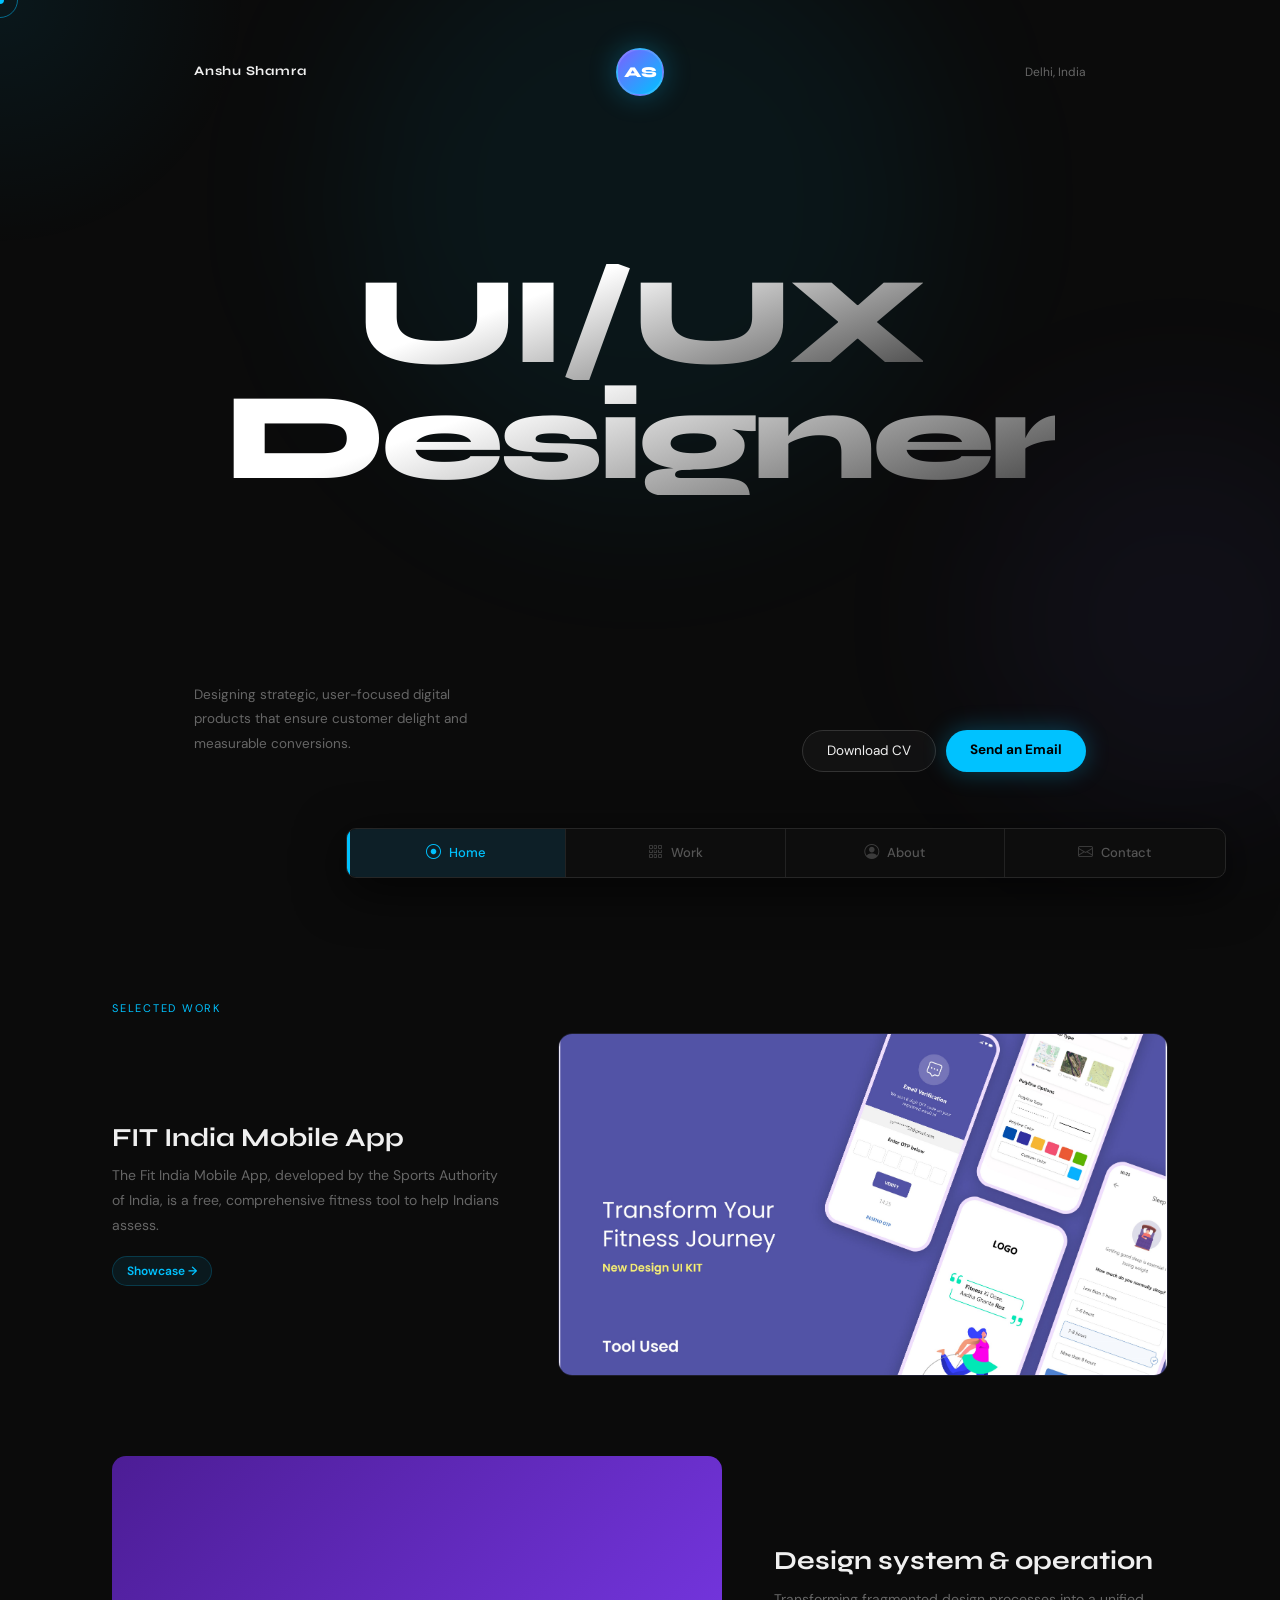
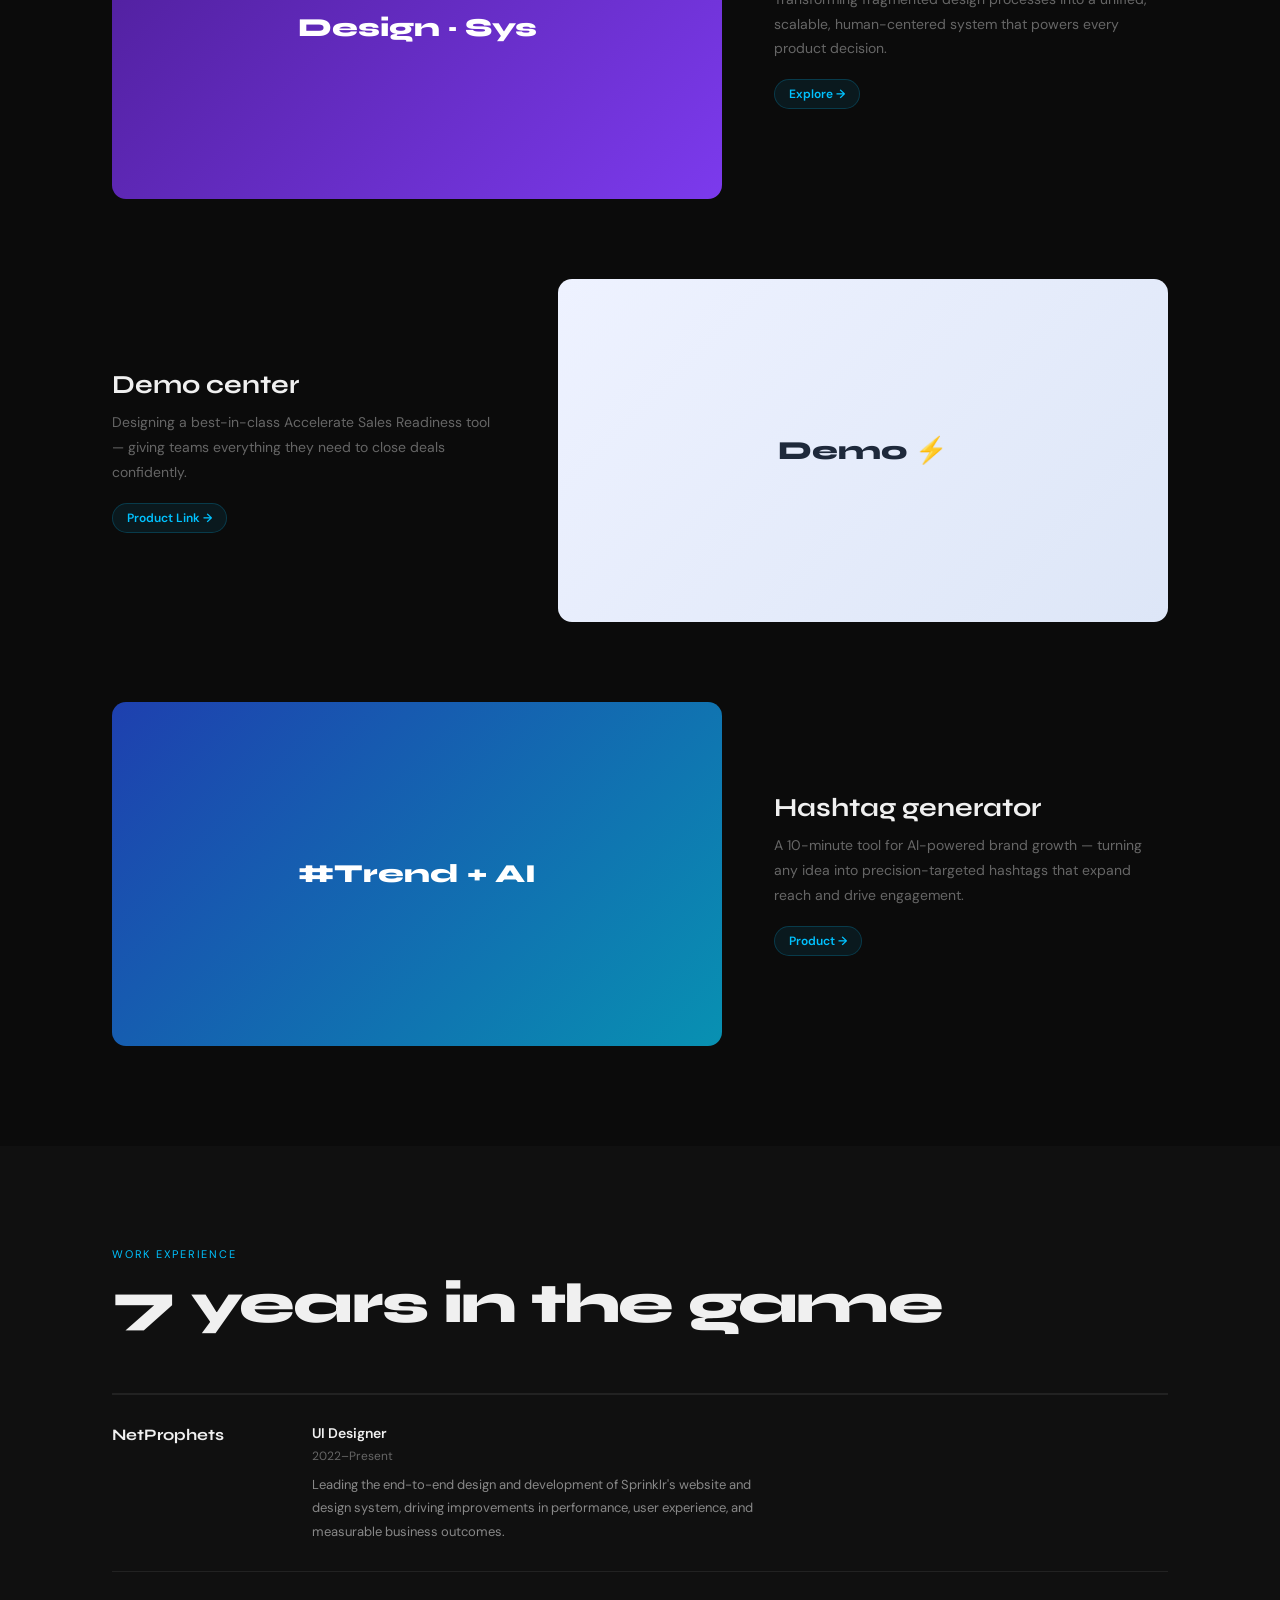
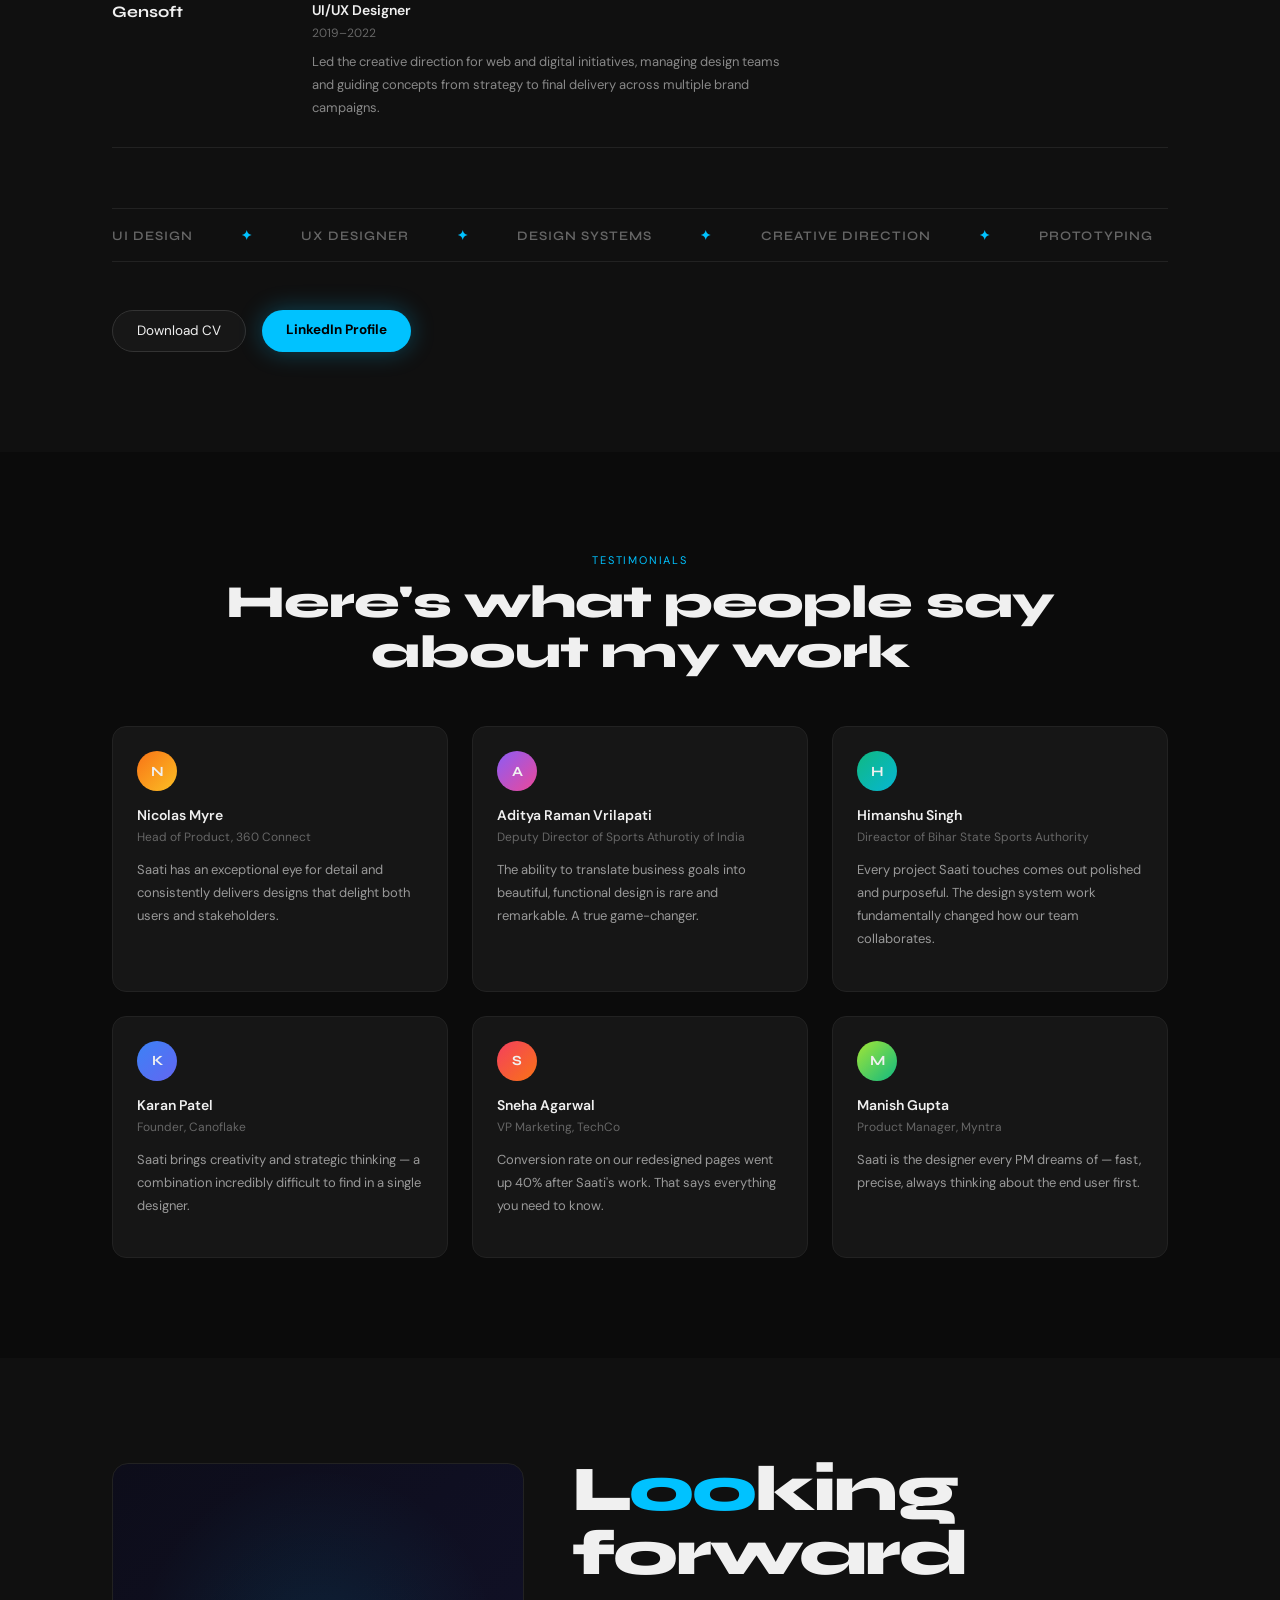
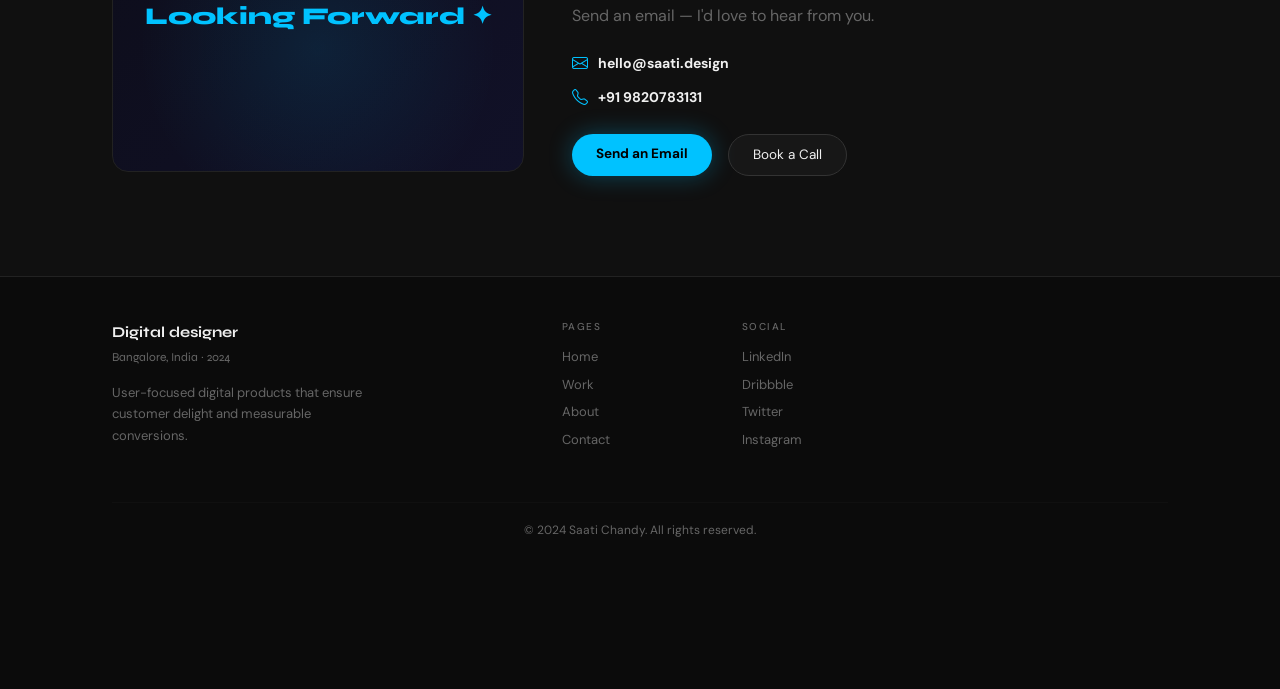
==== index.html @ f3c545ed "by Anshu" ====
<!DOCTYPE html>
<html lang="en">
<head>
  <meta charset="UTF-8"/>
  <meta name="viewport" content="width=device-width, initial-scale=1.0"/>
  <title>Saati Chandy – Digital Designer</title>
  <link href="https://cdn.jsdelivr.net/npm/bootstrap@5.3.3/dist/css/bootstrap.min.css" rel="stylesheet"/>
  <link href="https://cdn.jsdelivr.net/npm/bootstrap-icons@1.11.3/font/bootstrap-icons.css" rel="stylesheet"/>
  <link href="https://fonts.googleapis.com/css2?family=Syne:wght@400;600;700;800&family=DM+Sans:wght@300;400;500&display=swap" rel="stylesheet"/>
  <link rel="stylesheet" href="style.css">

  </head>
<body>
 
  <!-- Custom cursor -->
  <div id="cursor-dot"></div>
  <div id="cursor-ring"></div>
  <div id="cursor-glow"></div>
 
  <!-- ════════ TOP BAR ════════ -->
  <header id="topbar">
    <span class="tb-name">Anshu Shamra</span>
    <div class="tb-avatar">AS</div>
    <span class="tb-loc">Delhi, India</span>
  </header>
 
  <!-- ════════ FLOATING NAV ════════ -->
  <div id="fnav">
    <nav class="fnav-inner">
      <a href="#home" class="active">
        <i class="bi bi-record-circle"></i>
        <span class="nav-label">Home</span>
      </a>
      <a href="#work">
        <i class="bi bi-grid-3x3-gap"></i>
        <span class="nav-label">Work</span>
      </a>
      <a href="#experience">
        <i class="bi bi-person-circle"></i>
        <span class="nav-label">About</span>
      </a>
      <a href="#contact">
        <i class="bi bi-envelope"></i>
        <span class="nav-label">Contact</span>
      </a>
    </nav>
  </div>
 
  <!-- ════════ HERO ════════ -->
  <section id="home">
    <div class="orb orb-1"></div>
    <div class="orb orb-2"></div>
    <div class="hero-spacer"></div>
 
    <div class="hero-title-area">
      <h1>
        <span class="word-wrap"><span class="word">UI/UX</span></span><br/>
        <span class="word-wrap"><span class="word">Designer</span></span>
      </h1>
    </div>
 
    <div class="hero-bottom" id="hero-bottom">
      <p class="hero-desc">Designing strategic, user-focused digital products that ensure customer delight and measurable conversions.</p>
      <div class="hero-ctas">
        <a href="#contact" class="btn-outline-custom">Download CV</a>
        <a href="mailto:anshusharma1158@gmail.com" class="btn-accent-custom">Send an Email</a>
      </div>
    </div>
  </section>
 
  <!-- ════════ WORK ════════ -->
  <section id="work" class="sec-pad">
    <div class="container" style="max-width:1080px">
      <span class="section-tag reveal">Selected Work</span>
 
      <div class="d-flex flex-column" style="gap: 80px; margin-top: 16px;">
 
        <!-- CX-wise -->
        <div class="project-block reveal">
          <div>
            <h2 class="proj-title reveal reveal-delay-1">FIT India Mobile App</h2>
            <p class="proj-desc reveal reveal-delay-2">The Fit India Mobile App, developed by the Sports Authority of India, is a free, comprehensive fitness tool to help Indians assess.</p>
            <a href="#" class="badge-link reveal reveal-delay-3">Showcase →</a>
          </div>
          <div class="thumb-card th-cx reveal reveal-delay-2">
            <!-- <div class="card-inner">CX-WISE</div> -->
            <div class="card-inner">
              <img src="fitindia.jpg" width="650px" alt="">
            </div>
          </div>
        </div>
 
        <!-- Design System -->
        <div class="project-block flip reveal">
          <div>
            <h2 class="proj-title reveal reveal-delay-1">Design system &amp; operation</h2>
            <p class="proj-desc reveal reveal-delay-2">Transforming fragmented design processes into a unified, scalable, human-centered system that powers every product decision.</p>
            <a href="#" class="badge-link reveal reveal-delay-3">Explore →</a>
          </div>
          <div class="thumb-card th-ds reveal reveal-delay-2">
            <div class="card-inner">Design · Sys</div>
          </div>
        </div>
 
        <!-- Demo Center -->
        <div class="project-block reveal">
          <div>
            <h2 class="proj-title reveal reveal-delay-1">Demo center</h2>
            <p class="proj-desc reveal reveal-delay-2">Designing a best-in-class Accelerate Sales Readiness tool — giving teams everything they need to close deals confidently.</p>
            <a href="#" class="badge-link reveal reveal-delay-3">Product Link →</a>
          </div>
          <div class="thumb-card th-demo reveal reveal-delay-2">
            <div class="card-inner">Demo ⚡</div>
          </div>
        </div>
 
        <!-- Hashtag Generator -->
        <div class="project-block flip reveal">
          <div>
            <h2 class="proj-title reveal reveal-delay-1">Hashtag generator</h2>
            <p class="proj-desc reveal reveal-delay-2">A 10-minute tool for AI-powered brand growth — turning any idea into precision-targeted hashtags that expand reach and drive engagement.</p>
            <a href="#" class="badge-link reveal reveal-delay-3">Product →</a>
          </div>
          <div class="thumb-card th-hash reveal reveal-delay-2">
            <div class="card-inner">#Trend + AI</div>
          </div>
        </div>
 
      </div>
    </div>
  </section>
 
  <!-- ════════ EXPERIENCE ════════ -->
  <section id="experience" class="sec-pad">
    <div class="container" style="max-width:1080px">
      <div class="d-flex justify-content-between align-items-end flex-wrap gap-3 mb-5">
        <div>
          <span class="section-tag reveal">Work experience</span>
          <h2 class="exp-headline reveal reveal-delay-1">7 years in the game</h2>
        </div>
      </div>
 
      <div class="line-reveal reveal"></div>
 
      <table class="exp-table">
        <tbody>
          <tr class="reveal">
            <td class="exp-co">NetProphets</td>
            <td>
              <div class="exp-role">UI Designer</div>
              <div class="exp-period">2022–Present</div>
              <div class="exp-desc">Leading the end-to-end design and development of Sprinklr's website and design system, driving improvements in performance, user experience, and measurable business outcomes.</div>
            </td>
          </tr>
          <tr class="reveal reveal-delay-1">
            <td class="exp-co">Gensoft</td>
            <td>
              <div class="exp-role">UI/UX Designer</div>
              <div class="exp-period">2019–2022</div>
              <div class="exp-desc">Led the creative direction for web and digital initiatives, managing design teams and guiding concepts from strategy to final delivery across multiple brand campaigns.</div>
            </td>
          </tr>
        </tbody>
      </table>
 
      <!-- scrolling ticker -->
      <div class="ticker-wrap reveal">
        <div class="ticker-track">
          <span>UI Design</span><span class="dot">✦</span>
          <span>UX Designer</span><span class="dot">✦</span>
          <span>Design Systems</span><span class="dot">✦</span>
          <span>Creative Direction</span><span class="dot">✦</span>
          <span>Prototyping</span><span class="dot">✦</span>
          <span>Adobe XD</span><span class="dot">✦</span>
          <span>Figma</span><span class="dot">✦</span>
          <!-- duplicate for seamless loop -->
          <span>UI Design</span><span class="dot">✦</span>
          <span>UX Strategy</span><span class="dot">✦</span>
          <span>Design Systems</span><span class="dot">✦</span>
          <span>Creative Direction</span><span class="dot">✦</span>
          <span>Prototyping</span><span class="dot">✦</span>
          <span>Adobe XD</span><span class="dot">✦</span>
          <span>Figma</span><span class="dot">✦</span>
        </div>
      </div>
 
      <div class="d-flex gap-3 flex-wrap mt-5 reveal">
        <a href="#" class="btn-outline-custom">Download CV</a>
        <a href="https://www.linkedin.com/in/anshu-sharma-9b1107192" class="btn-accent-custom">LinkedIn Profile</a>
      </div>
    </div>
  </section>
 
  <!-- ════════ TESTIMONIALS ════════ -->
  <section id="testimonials" class="sec-pad">
    <div class="container" style="max-width:1080px">
      <div class="text-center mb-5">
        <span class="section-tag reveal d-block">Testimonials</span>
        <h2 class="test-heading reveal reveal-delay-1">Here's what people say<br class="d-none d-sm-block"/> about my work</h2>
      </div>
      <div class="row g-4">
        <div class="col-12 col-sm-6 col-lg-4 reveal reveal-delay-1">
          <div class="t-card">
            <div class="t-av av1">N</div>
            <div class="t-name">Nicolas Myre</div>
            <div class="t-role">Head of Product, 360 Connect</div>
            <p class="t-text">Saati has an exceptional eye for detail and consistently delivers designs that delight both users and stakeholders.</p>
          </div>
        </div>
        <div class="col-12 col-sm-6 col-lg-4 reveal reveal-delay-2">
          <div class="t-card">
            <div class="t-av av2">A</div>
            <div class="t-name">Aditya Raman Vrilapati</div>
            <div class="t-role">Deputy Director of Sports Athurotiy of India</div>
            <p class="t-text">The ability to translate business goals into beautiful, functional design is rare and remarkable. A true game-changer.</p>
          </div>
        </div>
        <div class="col-12 col-sm-6 col-lg-4 reveal reveal-delay-3">
          <div class="t-card">
            <div class="t-av av3">H</div>
            <div class="t-name">Himanshu Singh</div>
            <div class="t-role">Direactor of Bihar State Sports Authority</div>
            <p class="t-text">Every project Saati touches comes out polished and purposeful. The design system work fundamentally changed how our team collaborates.</p>
          </div>
        </div>
        <div class="col-12 col-sm-6 col-lg-4 reveal reveal-delay-2">
          <div class="t-card">
            <div class="t-av av4">K</div>
            <div class="t-name">Karan Patel</div>
            <div class="t-role">Founder, Canoflake</div>
            <p class="t-text">Saati brings creativity and strategic thinking — a combination incredibly difficult to find in a single designer.</p>
          </div>
        </div>
        <div class="col-12 col-sm-6 col-lg-4 reveal reveal-delay-3">
          <div class="t-card">
            <div class="t-av av5">S</div>
            <div class="t-name">Sneha Agarwal</div>
            <div class="t-role">VP Marketing, TechCo</div>
            <p class="t-text">Conversion rate on our redesigned pages went up 40% after Saati's work. That says everything you need to know.</p>
          </div>
        </div>
        <div class="col-12 col-sm-6 col-lg-4 reveal reveal-delay-4">
          <div class="t-card">
            <div class="t-av av6">M</div>
            <div class="t-name">Manish Gupta</div>
            <div class="t-role">Product Manager, Myntra</div>
            <p class="t-text">Saati is the designer every PM dreams of — fast, precise, always thinking about the end user first.</p>
          </div>
        </div>
      </div>
    </div>
  </section>
 
  <!-- ════════ CONTACT ════════ -->
  <section id="contact" class="sec-pad">
    <div class="container" style="max-width:1080px">
      <div class="row align-items-center g-5">
        <div class="col-12 col-md-5 d-none d-md-block reveal">
          <div class="contact-visual">Looking Forward ✦</div>
        </div>
        <div class="col-12 col-md-7">
          <h2 class="contact-h reveal">L<span>oo</span>king<br/>forward</h2>
          <p class="mb-4 reveal reveal-delay-1" style="color:var(--muted)">Send an email — I'd love to hear from you.</p>
          <div class="c-link reveal reveal-delay-2">
            <i class="bi bi-envelope" style="color:var(--accent);font-size:16px"></i>
            <strong>hello@saati.design</strong>
          </div>
          <div class="c-link reveal reveal-delay-3">
            <i class="bi bi-telephone" style="color:var(--accent);font-size:16px"></i>
            <strong>+91 9820783131</strong>
          </div>
          <div class="d-flex gap-3 flex-wrap mt-4 reveal reveal-delay-4">
            <a href="mailto:hello@saati.design" class="btn-accent-custom">Send an Email</a>
            <a href="#" class="btn-outline-custom">Book a Call</a>
          </div>
        </div>
      </div>
    </div>
  </section>
 
  <!-- ════════ FOOTER ════════ -->
  <footer>
    <div class="container" style="max-width:1080px">
      <div class="row align-items-start g-4">
        <div class="col-12 col-sm-6 col-md-5">
          <div class="ft-brand">Digital designer<small>Bangalore, India · 2024</small></div>
          <p class="mt-3" style="font-size:13px;color:var(--muted);max-width:250px;line-height:1.65">
            User-focused digital products that ensure customer delight and measurable conversions.
          </p>
        </div>
        <div class="col-6 col-sm-3 col-md-2 ft-col">
          <h6>Pages</h6>
          <a href="#home">Home</a>
          <a href="#work">Work</a>
          <a href="#experience">About</a>
          <a href="#contact">Contact</a>
        </div>
        <div class="col-6 col-sm-3 col-md-2 ft-col">
          <h6>Social</h6>
          <a href="#">LinkedIn</a>
          <a href="#">Dribbble</a>
          <a href="#">Twitter</a>
          <a href="#">Instagram</a>
        </div>
      </div>
      <hr style="border-color:var(--border);margin-top:40px"/>
      <p style="font-size:12px;color:var(--muted);text-align:center;margin-top:18px">
        © 2024 Saati Chandy. All rights reserved.
      </p>
    </div>
  </footer>
 
  <script src="https://cdn.jsdelivr.net/npm/bootstrap@5.3.3/dist/js/bootstrap.bundle.min.js"></script>
 
  <script>
    /* ══════════════════════════════
       CUSTOM CURSOR
    ══════════════════════════════ */
    const dot  = document.getElementById('cursor-dot');
    const ring = document.getElementById('cursor-ring');
    const glow = document.getElementById('cursor-glow');
    let mx = 0, my = 0, rx = 0, ry = 0;
 
    document.addEventListener('mousemove', e => {
      mx = e.clientX; my = e.clientY;
      dot.style.left  = mx + 'px';
      dot.style.top   = my + 'px';
      glow.style.left = mx + 'px';
      glow.style.top  = my + 'px';
    });
 
    // ring lags slightly behind
    function animRing() {
      rx += (mx - rx) * 0.14;
      ry += (my - ry) * 0.14;
      ring.style.left = rx + 'px';
      ring.style.top  = ry + 'px';
      requestAnimationFrame(animRing);
    }
    animRing();
 
    /* ══════════════════════════════
       SCROLL-LINKED NAV + HERO-BOTTOM
    ══════════════════════════════ */
    const topbar   = document.getElementById('topbar');
    const fnav     = document.getElementById('fnav');
    const heroEl   = document.getElementById('home');
    const heroBot  = document.getElementById('hero-bottom');
 
    const NAV_START_BOTTOM = 22;  // px from bottom when at rest
    const NAV_END_TOP      = 14;  // px from top when locked
    const NAV_H            = 52;  // approx nav height
 
    function onScroll() {
      const scrollY    = window.scrollY;
      const heroH      = heroEl.offsetHeight;
      const vpH        = window.innerHeight;
 
      // progress 0→1 over the hero scroll distance
      const travelZone = Math.max(heroH - vpH, 1);
      const p          = Math.min(Math.max(scrollY / travelZone, 0), 1);
 
      // ── Nav: travel from bottom → top ──
      if (p < 1) {
        const bottomStart = NAV_START_BOTTOM;
        const bottomEnd   = -(NAV_H + NAV_END_TOP);
        fnav.style.bottom = (bottomStart + (bottomEnd - bottomStart) * p) + 'px';
        fnav.style.top    = 'auto';
      } else {
        fnav.style.top    = NAV_END_TOP + 'px';
        fnav.style.bottom = 'auto';
      }
 
      // ── Hero-bottom: fade + slide down ──
      const fadeStart = 0.52, fadeEnd = 2.1;
      const fp = Math.min(Math.max((p - fadeStart) / (fadeEnd - fadeStart), 0), 1);
      heroBot.style.opacity   = 2 - fp;
      heroBot.style.transform = `translateY(${fp * 32}px)`;
 
      // ── Topbar: hide when nav is at top ──
      topbar.classList.toggle('hide', p >= 1);
 
      // ── Active nav link ──
      let cur = 'home';
      document.querySelectorAll('section[id]').forEach(s => {
        if (scrollY >= s.offsetTop - 100) cur = s.id;
      });
      document.querySelectorAll('.fnav-inner a').forEach(a => {
        a.classList.toggle('active', a.getAttribute('href') === '#' + cur);
      });
    }
 
    window.addEventListener('scroll', onScroll, { passive: true });
    window.addEventListener('resize', onScroll);
    onScroll();
 
    /* ══════════════════════════════
       SCROLL REVEAL (IntersectionObserver)
    ══════════════════════════════ */
    const revealIO = new IntersectionObserver(entries => {
      entries.forEach(e => {
        if (e.isIntersecting) {
          e.target.classList.add('visible');
          revealIO.unobserve(e.target);
        }
      });
    }, { threshold: 0.10 });
 
    document.querySelectorAll('.reveal, .line-reveal').forEach(el => revealIO.observe(el));
  </script>
</body>
</html>
---- style.css ----
/* ════════════════════════════
       ROOT / RESET
    ════════════════════════════ */
    :root {
      --bg:      #0b0b0b;
      --surface: #101010;
      --card:    #161616;
      --border:  #222;
      --accent:  #00c2ff;
      --accent2: #7b61ff;
      --muted:   #666;
      --text:    #f0f0f0;
    }
    *, *::before, *::after { box-sizing: border-box; margin: 0; padding: 0; }
    html { scroll-behavior: smooth; }
    body {
      background: var(--bg);
      color: var(--text);
      font-family: 'DM Sans', sans-serif;
      overflow-x: hidden;
      cursor: none; /* custom cursor */
    }
    a { text-decoration: none; color: inherit; }
 
    /* ════════════════════════════
       CUSTOM CURSOR
    ════════════════════════════ */
    #cursor-dot {
      position: fixed;
      width: 8px; height: 8px;
      background: var(--accent);
      border-radius: 50%;
      pointer-events: none;
      z-index: 9999;
      transform: translate(-50%, -50%);
      transition: width .2s, height .2s, background .2s;
    }
    #cursor-ring {
      position: fixed;
      width: 36px; height: 36px;
      border: 1.5px solid rgba(0,194,255,.5);
      border-radius: 50%;
      pointer-events: none;
      z-index: 9998;
      transform: translate(-50%, -50%);
      transition: transform 0.12s ease, width .25s, height .25s, border-color .25s;
    }
    body:has(a:hover) #cursor-dot  { width: 12px; height: 12px; background: #fff; }
    body:has(a:hover) #cursor-ring { width: 52px; height: 52px; border-color: rgba(255,255,255,.3); }
    @media (hover: none) { #cursor-dot, #cursor-ring { display: none; } body { cursor: auto; } }
 
    /* ════════════════════════════
       CURSOR GLOW (follows mouse)
    ════════════════════════════ */
    #cursor-glow {
      position: fixed;
      width: 500px; height: 500px;
      border-radius: 50%;
      background: radial-gradient(circle, rgba(0,194,255,.07) 0%, transparent 70%);
      pointer-events: none;
      z-index: 0;
      transform: translate(-50%, -50%);
      transition: transform 0.08s linear;
    }
 
    /* ════════════════════════════
       TOP BAR
    ════════════════════════════ */
    #topbar {
      position: fixed;
      inset: 0 0 auto 0;
      z-index: 400;
      display: grid;
      grid-template-columns: 1fr auto 1fr;
      align-items: center;
      padding: 48px 194px;
      transition: opacity .4s ease;
    }
    #topbar.hide { opacity: 0; pointer-events: none; }
    .tb-name {
      font-family: 'Syne', sans-serif; font-weight: 700;
      font-size: 13px; letter-spacing: .06em;
      justify-self: start;
      opacity: 0; animation: fadeUp .5s .1s ease forwards;
    }
    .tb-avatar {
      width: 48px; height: 48px; border-radius: 50%;
      background: linear-gradient(135deg, var(--accent2), var(--accent));
      display: flex; align-items: center; justify-content: center;
      font-family: 'Syne', sans-serif; font-weight: 800; font-size: 15px; color: #fff;
      border: 2px solid rgba(255,255,255,.12);
      box-shadow: 0 0 28px rgba(0,194,255,.3);
      opacity: 0; animation: fadeUp .5s .15s ease forwards;
    }
    .tb-loc {
      font-size: 12px; color: var(--muted);
      justify-self: end;
      opacity: 0; animation: fadeUp .5s .1s ease forwards;
    }
 
    /* ════════════════════════════
       FLOATING NAV
    ════════════════════════════ */
    #fnav {
      position: fixed;
      left: 27%; transform: translateX(-50%);
      z-index: 500;
      width: min(880px, calc(100vw - 32px));
      bottom: 22px;
      opacity: 0; animation: fadeUp .6s .7s ease forwards;
    }
    .fnav-inner {
      display: grid;
      grid-template-columns: repeat(4, 1fr);
      background: rgba(14,14,14,.97);
      border: 1px solid #262626;
      border-radius: 10px;
      overflow: hidden;
      box-shadow: 0 12px 50px rgba(0,0,0,.7);
      backdrop-filter: blur(20px);
    }
    .fnav-inner a {
      display: flex; align-items: center; justify-content: center;
      gap: 8px; padding: 13px 10px;
      font-size: 13px; font-weight: 500; color: #555;
      border-right: 1px solid #222;
      transition: color .2s, background .2s;
    }
    .fnav-inner a:last-child { border-right: none; }
    .fnav-inner a:hover { color: #ccc; background: #1a1a1a; }
    .fnav-inner a.active {
      color: var(--accent); background: #0d1f27;
      box-shadow: inset 3px 0 0 var(--accent);
    }
    .fnav-inner a i { font-size: 15px; opacity: .65; }
    .fnav-inner a.active i { opacity: 1; }
    .nav-label { display: inline; }
    @media (max-width: 400px) { .nav-label { display: none; } }
 
    /* ════════════════════════════
       HERO
    ════════════════════════════ */
    #home {
      min-height: 100vh;
      display: grid;
      grid-template-rows: auto 1fr auto;
      position: relative;
      overflow: hidden;
    }
    /* ambient gradient orbs */
    .orb {
      position: absolute; border-radius: 50%;
      filter: blur(80px); pointer-events: none; z-index: 0;
    }
    .orb-1 {
      width: 600px; height: 600px;
      background: rgba(0,194,255,.06);
      top: -100px; left: 50%; transform: translateX(-50%);
    }
    .orb-2 {
      width: 400px; height: 400px;
      background: rgba(123,97,255,.05);
      bottom: 80px; right: -100px;
    }

    .hero-bottom {
    
    padding: 0 194px 10%;
      
    }
 
    .hero-spacer { height: 84px; }

    
    .hero-title-area {
      display: flex; align-items: center; justify-content: center;
      padding: 20px 20px;
      position: relative; z-index: 1;
    }
 
    /* ── Word-split title ── */
    .hero-title-area h1 {
      font-family: 'Syne', sans-serif;
      font-size: clamp(54px, 11vw, 124px);
      font-weight: 800;
      line-height: .93;
      letter-spacing: -.04em;
      text-align: center;
    }
    /* Each word wraps in a span.word that clips overflow */
    .word-wrap { display: inline-block; overflow: hidden; vertical-align: bottom; }
    .word {
      display: inline-block;
      background: linear-gradient(160deg, #fff 30%, #444);
      -webkit-background-clip: text;
      -webkit-text-fill-color: transparent;
      background-clip: text;
      opacity: 0;
      transform: translateY(100%);
      animation: wordReveal .9s cubic-bezier(.16,1,.3,1) forwards;
    }
    .word:nth-child(1) { animation-delay: .25s; }
    .word:nth-child(2) { animation-delay: .42s; }
 
    @keyframes wordReveal {
      to { opacity: 1; transform: translateY(0); }
    }
 
    /* hero bottom */
    .hero-bottom {
      display: flex; align-items: flex-end;
      justify-content: space-between;
      gap: 20px; flex-wrap: wrap;
      padding: 0 194px 10%;
      position: relative; z-index: 1;
      will-change: opacity, transform;
    }
    .hero-desc {
      max-width: 290px; color: var(--muted);
      font-size: 13.5px; line-height: 1.8;
      opacity: 0; animation: fadeUp .7s .6s ease forwards;
    }
    .hero-ctas {
      display: flex; gap: 10px; flex-wrap: wrap;
      opacity: 0; animation: fadeUp .7s .72s ease forwards;
    }
 
    /* ════════════════════════════
       BUTTONS
    ════════════════════════════ */
    .btn-outline-custom {
      border: 1px solid #333; background: rgba(255,255,255,.03);
      color: var(--text); border-radius: 100px;
      padding: 10px 24px; font-size: 13.5px; display: inline-block;
      transition: border-color .2s, color .2s, transform .25s;
      cursor: none;
    }
    .btn-outline-custom:hover { border-color: var(--accent); color: var(--accent); transform: translateY(-3px); }
    .btn-accent-custom {
      background: var(--accent); color: #000; border: none;
      border-radius: 100px; padding: 10px 24px;
      font-size: 13.5px; font-weight: 700; display: inline-block;
      box-shadow: 0 0 24px rgba(0,194,255,.3);
      transition: box-shadow .25s, transform .25s;
      cursor: none;
    }
    .btn-accent-custom:hover { box-shadow: 0 0 44px rgba(0,194,255,.6); transform: translateY(-3px); color: #000; }
 
    /* ════════════════════════════
       GLOBAL SECTION
    ════════════════════════════ */
    .sec-pad { padding: 100px 0; }
    .section-tag {
      font-size: 11px; letter-spacing: .16em;
      text-transform: uppercase; color: var(--accent);
      margin-bottom: 8px; display: block;
    }
 
    /* ── Scroll-reveal base ── */
    .reveal {
      opacity: 0;
      transform: translateY(36px);
      transition: opacity .8s cubic-bezier(.16,1,.3,1),
                  transform .8s cubic-bezier(.16,1,.3,1);
    }
    .reveal.visible { opacity: 1; transform: translateY(0); }
    .reveal-delay-1 { transition-delay: .1s; }
    .reveal-delay-2 { transition-delay: .2s; }
    .reveal-delay-3 { transition-delay: .3s; }
    .reveal-delay-4 { transition-delay: .4s; }
    .reveal-delay-5 { transition-delay: .5s; }
    .reveal-delay-6 { transition-delay: .6s; }
 
    /* ════════════════════════════
       WORK
    ════════════════════════════ */
    #work { background: var(--bg); }
 
    .project-block {
      display: grid;
      grid-template-columns: 1fr 1.55fr;
      gap: 52px; align-items: center;
    }
    .project-block.flip { direction: rtl; }
    .project-block.flip > * { direction: ltr; }
 
    .proj-title {
      font-family: 'Syne', sans-serif;
      font-size: clamp(20px, 2.8vw, 26px);
      font-weight: 700; margin-bottom: 10px;
    }
    .proj-desc { color: var(--muted); font-size: 14px; line-height: 1.78; margin-bottom: 18px; }
    .badge-link {
      display: inline-block; padding: 5px 14px;
      border-radius: 100px; font-size: 12px; font-weight: 600;
      background: rgba(0,194,255,.08); color: var(--accent);
      border: 1px solid rgba(0,194,255,.2);
      transition: background .2s, transform .2s;
    }
    .badge-link:hover { background: rgba(0,194,255,.18); transform: translateX(4px); }
 
    /* ── Project card with scale-in + hover parallax ── */
.thumb-card img{
  width:100%;
  height:100%;
  object-fit:cover;
  display:block;
}

    .thumb-card {
      aspect-ratio: 16/9; border-radius: 14px;
      display: flex; align-items: center; justify-content: center;
      font-family: 'Syne', sans-serif; font-size: clamp(18px, 2.5vw, 26px); font-weight: 800;
      overflow: hidden; position: relative;
      transform: scale(.94);
      transition: transform .7s cubic-bezier(.16,1,.3,1), box-shadow .4s;
      box-shadow: 0 0 0 rgba(0,0,0,0);
    }
    .thumb-card:hover { transform: scale(1.02); box-shadow: 0 24px 60px rgba(0,0,0,.5); }
    .thumb-card .card-inner {
      position: absolute; inset: 0;
      display: flex; align-items: center; justify-content: center;
      transition: transform .4s ease;
    }
    .thumb-card:hover .card-inner { transform: scale(1.06); }
    .reveal.visible .thumb-card { transform: scale(1); }
 
    .th-cx     { background: linear-gradient(135deg,#080810,#111126); color: #4ade80; border: 1px solid #1e1e2e; }
    .th-ds     { background: linear-gradient(135deg,#4c1d95,#7c3aed); color: #fff; }
    .th-demo   { background: linear-gradient(135deg,#eef2ff,#dde6f7); color: #1e293b; }
    .th-hash   { background: linear-gradient(135deg,#1e40af,#0891b2); color: #fff; }
 
    /* ════════════════════════════
       EXPERIENCE
    ════════════════════════════ */
    #experience { background: var(--surface); }
    .exp-headline {
      font-family: 'Syne', sans-serif;
      font-size: clamp(32px, 5vw, 56px);
      font-weight: 800; letter-spacing: -.03em;
    }
    .exp-table { width: 100%; border-collapse: collapse; }
    .exp-table tr { border-top: 1px solid var(--border); }
    .exp-table tr:last-child { border-bottom: 1px solid var(--border); }
    .exp-table td { padding: 28px 0; vertical-align: top; }
    .exp-co {
      font-family: 'Syne', sans-serif; font-size: 16px; font-weight: 700;
      width: 200px; min-width: 130px; padding-right: 20px;
    }
    .exp-role   { font-weight: 600; font-size: 14px; margin-bottom: 3px; }
    .exp-period { font-size: 12px; color: var(--muted); margin-bottom: 8px; }
    .exp-desc   { font-size: 13px; color: #888; line-height: 1.78; max-width: 480px; }
 
    /* ── Horizontal ticker ── */
    .ticker-wrap {
      overflow: hidden; border-top: 1px solid var(--border);
      border-bottom: 1px solid var(--border);
      padding: 14px 0; margin: 60px 0 0;
      white-space: nowrap;
    }
    .ticker-track {
      display: inline-flex; gap: 48px;
      animation: ticker 20s linear infinite;
    }
    .ticker-track span {
      font-family: 'Syne', sans-serif; font-size: 13px;
      font-weight: 600; color: var(--muted); letter-spacing: .08em;
      text-transform: uppercase;
    }
    .ticker-track span.dot { color: var(--accent); }
    @keyframes ticker { to { transform: translateX(-50%); } }
 
    /* ════════════════════════════
       TESTIMONIALS
    ════════════════════════════ */
    #testimonials { background: var(--bg); }
    .test-heading {
      font-family: 'Syne', sans-serif;
      font-size: clamp(24px, 4vw, 46px);
      font-weight: 800; letter-spacing: -.02em; line-height: 1.1;
    }
    .t-card {
      background: var(--card); border: 1px solid var(--border);
      border-radius: 14px; padding: 24px; height: 100%;
      transition: border-color .3s, transform .4s cubic-bezier(.16,1,.3,1), box-shadow .4s;
    }
    .t-card:hover {
      border-color: #333; transform: translateY(-6px);
      box-shadow: 0 20px 50px rgba(0,0,0,.4);
    }
    .t-av {
      width: 40px; height: 40px; border-radius: 50%;
      display: flex; align-items: center; justify-content: center;
      font-family: 'Syne', sans-serif; font-weight: 700; font-size: 14px;
      margin-bottom: 14px;
    }
    .av1{background:linear-gradient(135deg,#f97316,#fbbf24);}
    .av2{background:linear-gradient(135deg,#8b5cf6,#ec4899);}
    .av3{background:linear-gradient(135deg,#10b981,#06b6d4);}
    .av4{background:linear-gradient(135deg,#3b82f6,#6366f1);}
    .av5{background:linear-gradient(135deg,#f43f5e,#f97316);}
    .av6{background:linear-gradient(135deg,#a3e635,#10b981);}
    .t-name  { font-weight: 600; font-size: 14px; margin-bottom: 2px; }
    .t-role  { font-size: 12px; color: var(--muted); margin-bottom: 12px; }
    .t-text  { font-size: 13px; color: #999; line-height: 1.78; }
 
    /* ════════════════════════════
       CONTACT
    ════════════════════════════ */
    #contact { background: var(--surface); }
    .contact-visual {
      background: linear-gradient(135deg,#0d0d1a,#111128);
      border-radius: 16px; aspect-ratio: 4/3;
      display: flex; align-items: center; justify-content: center;
      font-family: 'Syne', sans-serif; font-size: clamp(18px,2.5vw,24px); font-weight: 800;
      color: var(--accent); border: 1px solid var(--border);
      position: relative; overflow: hidden;
    }
    .contact-visual::before {
      content: '';
      position: absolute; inset: 0;
      background: radial-gradient(circle at 50% 60%, rgba(0,194,255,.1) 0%, transparent 65%);
    }
    .contact-h {
      font-family: 'Syne', sans-serif;
      font-size: clamp(36px,6vw,64px); font-weight: 800;
      letter-spacing: -.03em; line-height: 1; margin-bottom: 18px;
    }
    .contact-h span { color: var(--accent); }
    .c-link {
      display: flex; align-items: center; gap: 10px;
      font-size: 14px; color: var(--muted); margin-bottom: 10px;
    }
    .c-link strong { color: var(--text); }
 
    /* ════════════════════════════
       FOOTER
    ════════════════════════════ */
    footer {
      background: var(--bg);
      border-top: 1px solid var(--border); padding: 44px 0;
    }
    .ft-brand { font-family: 'Syne', sans-serif; font-weight: 700; font-size: 15px; }
    .ft-brand small { display: block; color: var(--muted); font-weight: 400; font-size: 12px; margin-top: 4px; }
    .ft-col h6 { font-size: 10px; letter-spacing: .14em; text-transform: uppercase; color: var(--muted); margin-bottom: 14px; }
    .ft-col a { display: block; font-size: 13px; color: #666; margin-bottom: 8px; transition: color .2s; }
    .ft-col a:hover { color: var(--accent); }
 
    /* ════════════════════════════
       LINE REVEAL (horizontal rule animates width)
    ════════════════════════════ */
    .line-reveal {
      height: 1px; background: var(--border);
      width: 0; transition: width 1s cubic-bezier(.16,1,.3,1);
    }
    .line-reveal.visible { width: 100%; }
 
    /* ════════════════════════════
       KEYFRAMES
    ════════════════════════════ */
    @keyframes fadeUp {
      from { opacity: 0; transform: translateY(16px); }
      to   { opacity: 1; transform: translateY(0); }
    }
 
    /* ════════════════════════════
       RESPONSIVE
    ════════════════════════════ */
    @media (max-width: 768px) {
      #topbar { padding: 14px 18px; }
      .tb-loc { display: none; }
      .hero-bottom { padding: 0 18px 30px; align-items: flex-start; }
      .project-block { grid-template-columns: 1fr; gap: 20px; }
      .project-block.flip { direction: ltr; }
      .exp-table td { display: block; padding: 4px 0; }
      .exp-table tr { display: block; padding: 20px 0; }
      .exp-co { width: auto; }
    }
    @media (max-width: 576px) {
      body { padding-bottom: 80px; }
      #fnav { width: calc(100vw - 20px); }

      #home {
        min-height: 70vh;
        grid-template-rows: unset;
      }
      .hero-desc{
        text-align: center;
      }
          .hero-bottom {
        padding: 0 138px 90px;
        align-items: center;
    }
    #fnav{
      left: 5%;
    }

    }
  
 
    /* body padding for bottom nav */
    body { padding-bottom: 90px; }
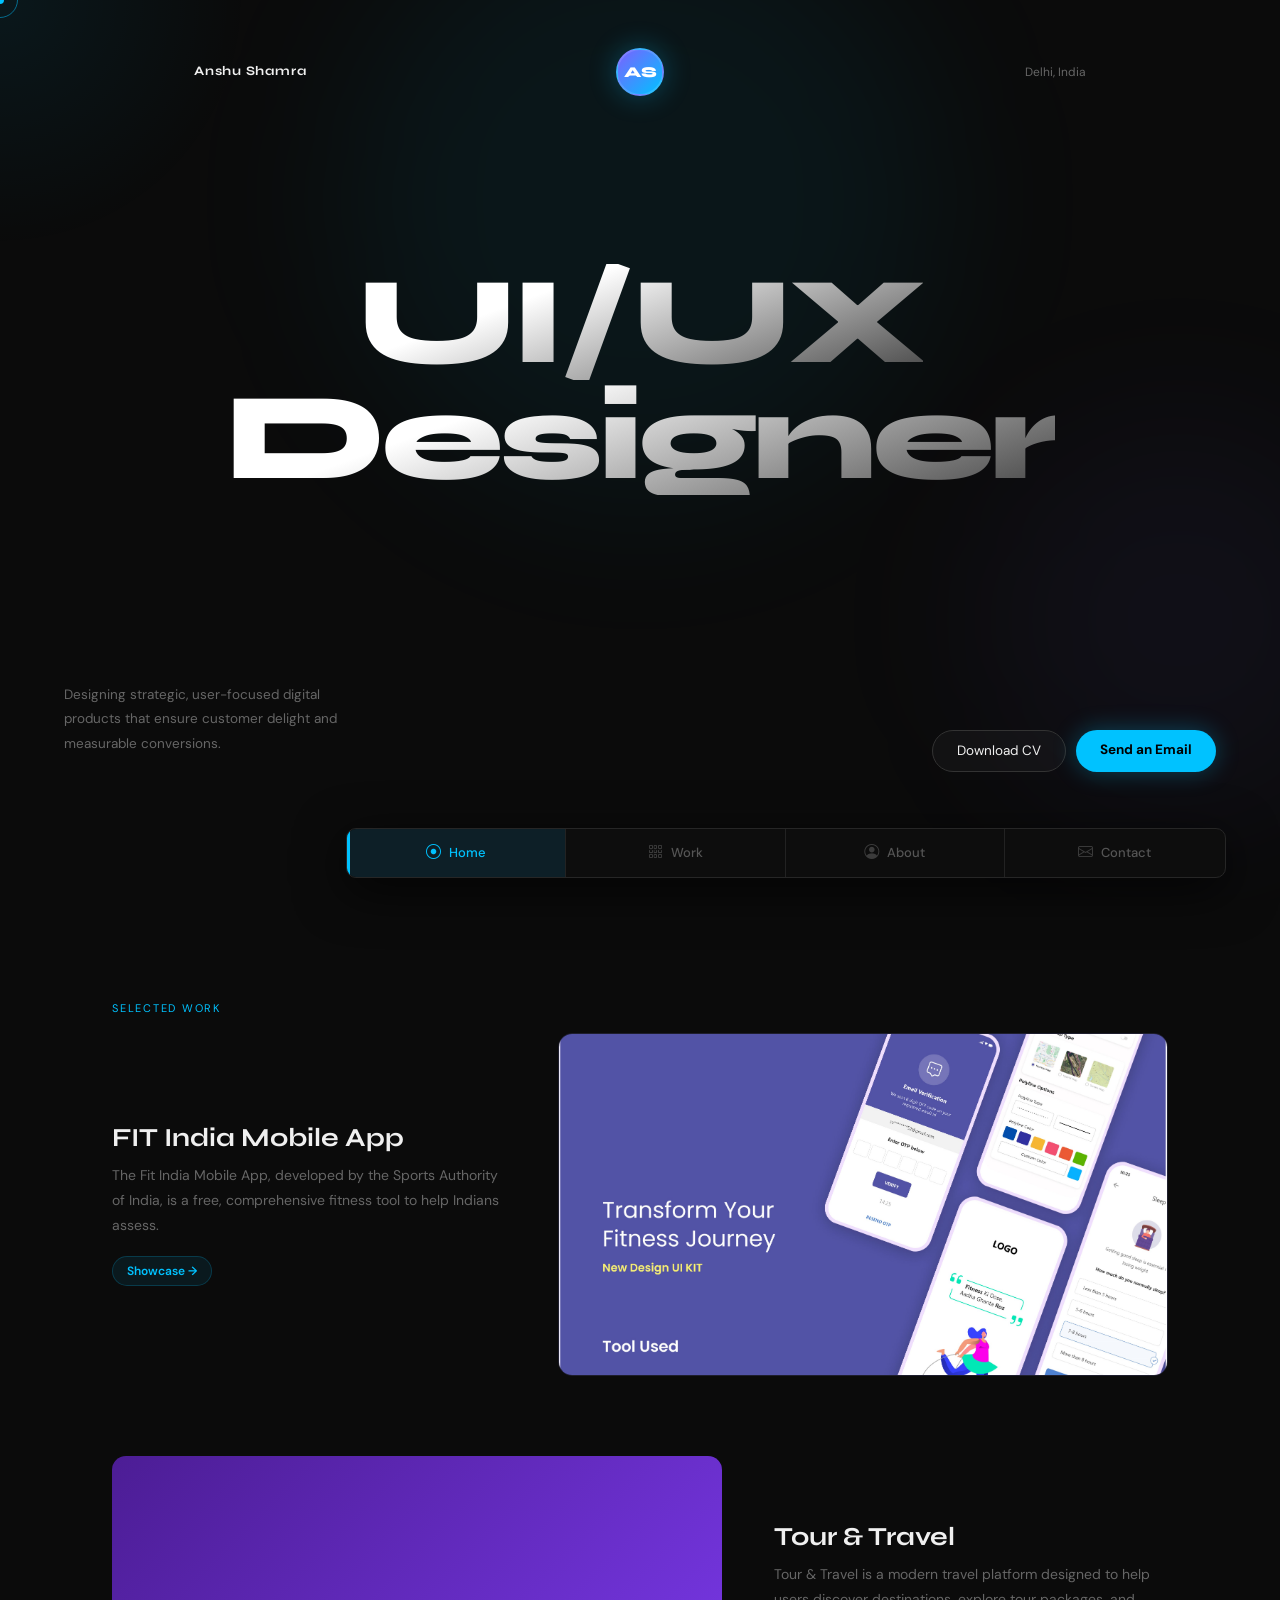
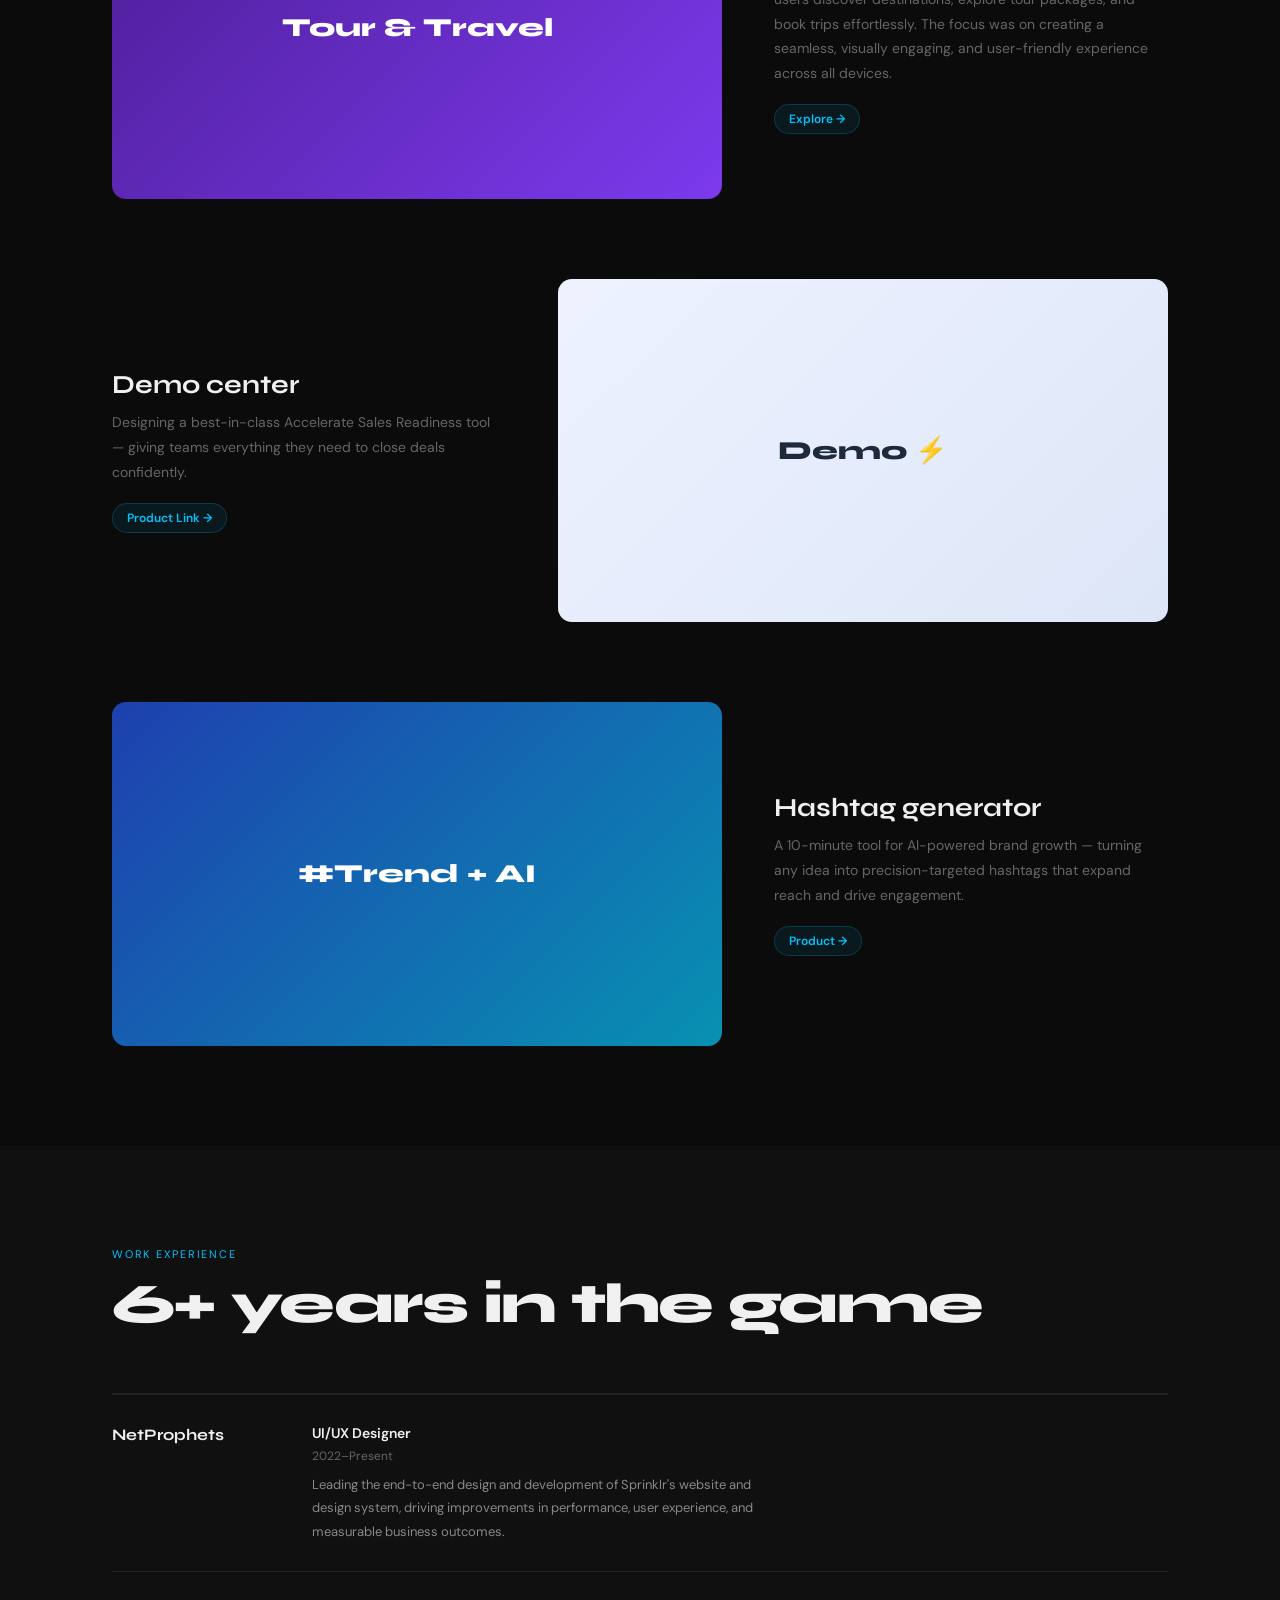
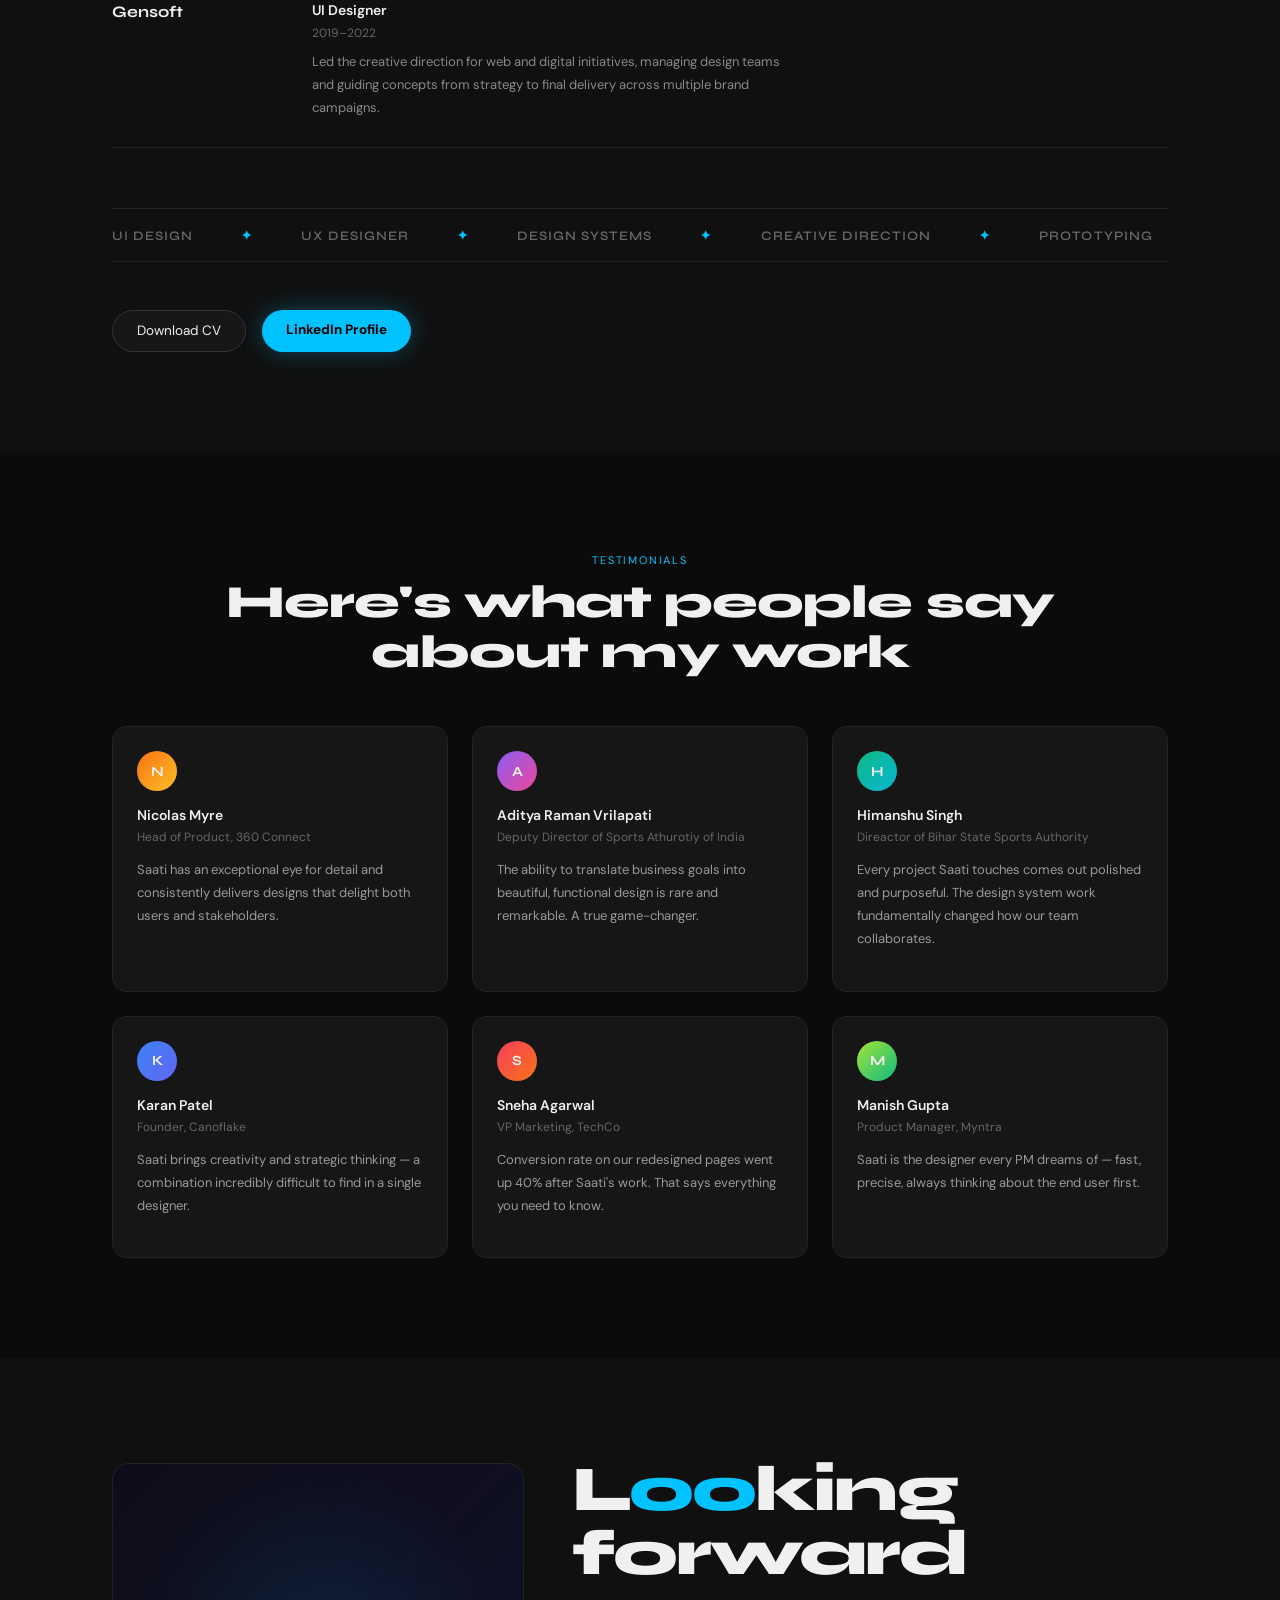
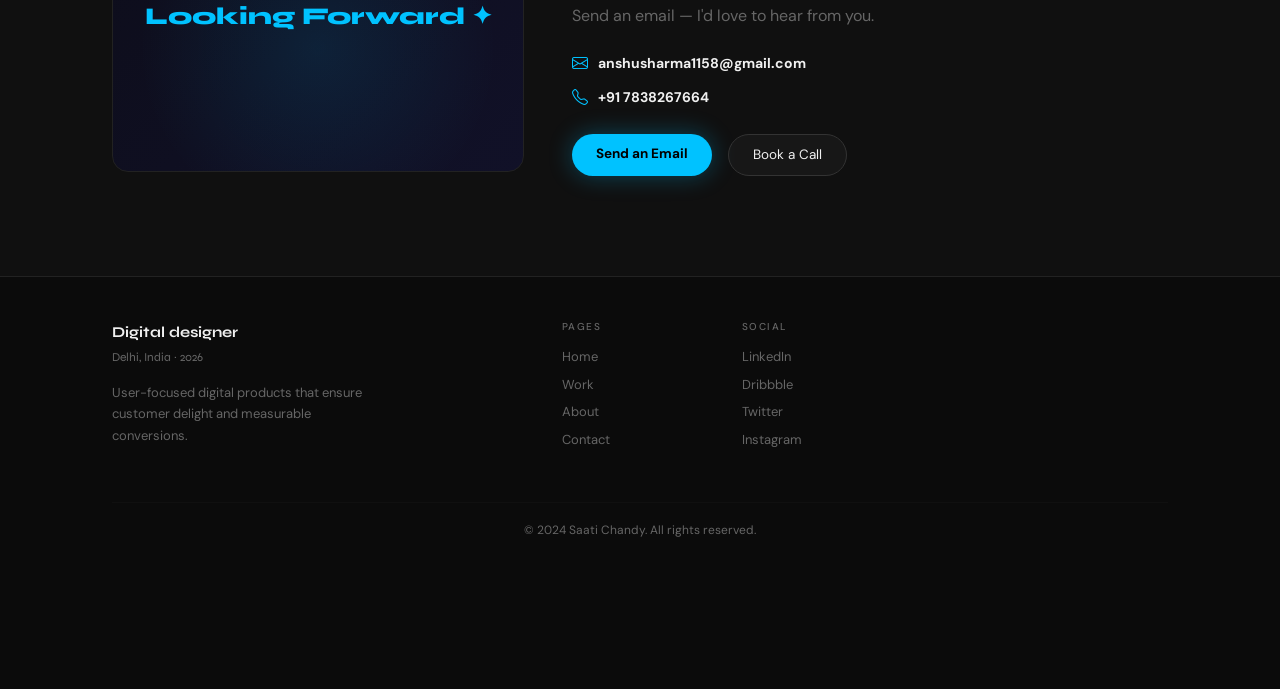
==== commit 9963f2d2: "Add files via upload" ====
--- a/index.html
+++ b/index.html
@@ -1,412 +1,412 @@
-<!DOCTYPE html>
-<html lang="en">
-<head>
-  <meta charset="UTF-8"/>
-  <meta name="viewport" content="width=device-width, initial-scale=1.0"/>
-  <title>Saati Chandy – Digital Designer</title>
-  <link href="https://cdn.jsdelivr.net/npm/bootstrap@5.3.3/dist/css/bootstrap.min.css" rel="stylesheet"/>
-  <link href="https://cdn.jsdelivr.net/npm/bootstrap-icons@1.11.3/font/bootstrap-icons.css" rel="stylesheet"/>
-  <link href="https://fonts.googleapis.com/css2?family=Syne:wght@400;600;700;800&family=DM+Sans:wght@300;400;500&display=swap" rel="stylesheet"/>
-  <link rel="stylesheet" href="style.css">
-
-  </head>
-<body>
- 
-  <!-- Custom cursor -->
-  <div id="cursor-dot"></div>
-  <div id="cursor-ring"></div>
-  <div id="cursor-glow"></div>
- 
-  <!-- ════════ TOP BAR ════════ -->
-  <header id="topbar">
-    <span class="tb-name">Anshu Shamra</span>
-    <div class="tb-avatar">AS</div>
-    <span class="tb-loc">Delhi, India</span>
-  </header>
- 
-  <!-- ════════ FLOATING NAV ════════ -->
-  <div id="fnav">
-    <nav class="fnav-inner">
-      <a href="#home" class="active">
-        <i class="bi bi-record-circle"></i>
-        <span class="nav-label">Home</span>
-      </a>
-      <a href="#work">
-        <i class="bi bi-grid-3x3-gap"></i>
-        <span class="nav-label">Work</span>
-      </a>
-      <a href="#experience">
-        <i class="bi bi-person-circle"></i>
-        <span class="nav-label">About</span>
-      </a>
-      <a href="#contact">
-        <i class="bi bi-envelope"></i>
-        <span class="nav-label">Contact</span>
-      </a>
-    </nav>
-  </div>
- 
-  <!-- ════════ HERO ════════ -->
-  <section id="home">
-    <div class="orb orb-1"></div>
-    <div class="orb orb-2"></div>
-    <div class="hero-spacer"></div>
- 
-    <div class="hero-title-area">
-      <h1>
-        <span class="word-wrap"><span class="word">UI/UX</span></span><br/>
-        <span class="word-wrap"><span class="word">Designer</span></span>
-      </h1>
-    </div>
- 
-    <div class="hero-bottom" id="hero-bottom">
-      <p class="hero-desc">Designing strategic, user-focused digital products that ensure customer delight and measurable conversions.</p>
-      <div class="hero-ctas">
-        <a href="#contact" class="btn-outline-custom">Download CV</a>
-        <a href="mailto:anshusharma1158@gmail.com" class="btn-accent-custom">Send an Email</a>
-      </div>
-    </div>
-  </section>
- 
-  <!-- ════════ WORK ════════ -->
-  <section id="work" class="sec-pad">
-    <div class="container" style="max-width:1080px">
-      <span class="section-tag reveal">Selected Work</span>
- 
-      <div class="d-flex flex-column" style="gap: 80px; margin-top: 16px;">
- 
-        <!-- CX-wise -->
-        <div class="project-block reveal">
-          <div>
-            <h2 class="proj-title reveal reveal-delay-1">FIT India Mobile App</h2>
-            <p class="proj-desc reveal reveal-delay-2">The Fit India Mobile App, developed by the Sports Authority of India, is a free, comprehensive fitness tool to help Indians assess.</p>
-            <a href="#" class="badge-link reveal reveal-delay-3">Showcase →</a>
-          </div>
-          <div class="thumb-card th-cx reveal reveal-delay-2">
-            <!-- <div class="card-inner">CX-WISE</div> -->
-            <div class="card-inner">
-              <img src="fitindia.jpg" width="650px" alt="">
-            </div>
-          </div>
-        </div>
- 
-        <!-- Design System -->
-        <div class="project-block flip reveal">
-          <div>
-            <h2 class="proj-title reveal reveal-delay-1">Design system &amp; operation</h2>
-            <p class="proj-desc reveal reveal-delay-2">Transforming fragmented design processes into a unified, scalable, human-centered system that powers every product decision.</p>
-            <a href="#" class="badge-link reveal reveal-delay-3">Explore →</a>
-          </div>
-          <div class="thumb-card th-ds reveal reveal-delay-2">
-            <div class="card-inner">Design · Sys</div>
-          </div>
-        </div>
- 
-        <!-- Demo Center -->
-        <div class="project-block reveal">
-          <div>
-            <h2 class="proj-title reveal reveal-delay-1">Demo center</h2>
-            <p class="proj-desc reveal reveal-delay-2">Designing a best-in-class Accelerate Sales Readiness tool — giving teams everything they need to close deals confidently.</p>
-            <a href="#" class="badge-link reveal reveal-delay-3">Product Link →</a>
-          </div>
-          <div class="thumb-card th-demo reveal reveal-delay-2">
-            <div class="card-inner">Demo ⚡</div>
-          </div>
-        </div>
- 
-        <!-- Hashtag Generator -->
-        <div class="project-block flip reveal">
-          <div>
-            <h2 class="proj-title reveal reveal-delay-1">Hashtag generator</h2>
-            <p class="proj-desc reveal reveal-delay-2">A 10-minute tool for AI-powered brand growth — turning any idea into precision-targeted hashtags that expand reach and drive engagement.</p>
-            <a href="#" class="badge-link reveal reveal-delay-3">Product →</a>
-          </div>
-          <div class="thumb-card th-hash reveal reveal-delay-2">
-            <div class="card-inner">#Trend + AI</div>
-          </div>
-        </div>
- 
-      </div>
-    </div>
-  </section>
- 
-  <!-- ════════ EXPERIENCE ════════ -->
-  <section id="experience" class="sec-pad">
-    <div class="container" style="max-width:1080px">
-      <div class="d-flex justify-content-between align-items-end flex-wrap gap-3 mb-5">
-        <div>
-          <span class="section-tag reveal">Work experience</span>
-          <h2 class="exp-headline reveal reveal-delay-1">7 years in the game</h2>
-        </div>
-      </div>
- 
-      <div class="line-reveal reveal"></div>
- 
-      <table class="exp-table">
-        <tbody>
-          <tr class="reveal">
-            <td class="exp-co">NetProphets</td>
-            <td>
-              <div class="exp-role">UI Designer</div>
-              <div class="exp-period">2022–Present</div>
-              <div class="exp-desc">Leading the end-to-end design and development of Sprinklr's website and design system, driving improvements in performance, user experience, and measurable business outcomes.</div>
-            </td>
-          </tr>
-          <tr class="reveal reveal-delay-1">
-            <td class="exp-co">Gensoft</td>
-            <td>
-              <div class="exp-role">UI/UX Designer</div>
-              <div class="exp-period">2019–2022</div>
-              <div class="exp-desc">Led the creative direction for web and digital initiatives, managing design teams and guiding concepts from strategy to final delivery across multiple brand campaigns.</div>
-            </td>
-          </tr>
-        </tbody>
-      </table>
- 
-      <!-- scrolling ticker -->
-      <div class="ticker-wrap reveal">
-        <div class="ticker-track">
-          <span>UI Design</span><span class="dot">✦</span>
-          <span>UX Designer</span><span class="dot">✦</span>
-          <span>Design Systems</span><span class="dot">✦</span>
-          <span>Creative Direction</span><span class="dot">✦</span>
-          <span>Prototyping</span><span class="dot">✦</span>
-          <span>Adobe XD</span><span class="dot">✦</span>
-          <span>Figma</span><span class="dot">✦</span>
-          <!-- duplicate for seamless loop -->
-          <span>UI Design</span><span class="dot">✦</span>
-          <span>UX Strategy</span><span class="dot">✦</span>
-          <span>Design Systems</span><span class="dot">✦</span>
-          <span>Creative Direction</span><span class="dot">✦</span>
-          <span>Prototyping</span><span class="dot">✦</span>
-          <span>Adobe XD</span><span class="dot">✦</span>
-          <span>Figma</span><span class="dot">✦</span>
-        </div>
-      </div>
- 
-      <div class="d-flex gap-3 flex-wrap mt-5 reveal">
-        <a href="#" class="btn-outline-custom">Download CV</a>
-        <a href="https://www.linkedin.com/in/anshu-sharma-9b1107192" class="btn-accent-custom">LinkedIn Profile</a>
-      </div>
-    </div>
-  </section>
- 
-  <!-- ════════ TESTIMONIALS ════════ -->
-  <section id="testimonials" class="sec-pad">
-    <div class="container" style="max-width:1080px">
-      <div class="text-center mb-5">
-        <span class="section-tag reveal d-block">Testimonials</span>
-        <h2 class="test-heading reveal reveal-delay-1">Here's what people say<br class="d-none d-sm-block"/> about my work</h2>
-      </div>
-      <div class="row g-4">
-        <div class="col-12 col-sm-6 col-lg-4 reveal reveal-delay-1">
-          <div class="t-card">
-            <div class="t-av av1">N</div>
-            <div class="t-name">Nicolas Myre</div>
-            <div class="t-role">Head of Product, 360 Connect</div>
-            <p class="t-text">Saati has an exceptional eye for detail and consistently delivers designs that delight both users and stakeholders.</p>
-          </div>
-        </div>
-        <div class="col-12 col-sm-6 col-lg-4 reveal reveal-delay-2">
-          <div class="t-card">
-            <div class="t-av av2">A</div>
-            <div class="t-name">Aditya Raman Vrilapati</div>
-            <div class="t-role">Deputy Director of Sports Athurotiy of India</div>
-            <p class="t-text">The ability to translate business goals into beautiful, functional design is rare and remarkable. A true game-changer.</p>
-          </div>
-        </div>
-        <div class="col-12 col-sm-6 col-lg-4 reveal reveal-delay-3">
-          <div class="t-card">
-            <div class="t-av av3">H</div>
-            <div class="t-name">Himanshu Singh</div>
-            <div class="t-role">Direactor of Bihar State Sports Authority</div>
-            <p class="t-text">Every project Saati touches comes out polished and purposeful. The design system work fundamentally changed how our team collaborates.</p>
-          </div>
-        </div>
-        <div class="col-12 col-sm-6 col-lg-4 reveal reveal-delay-2">
-          <div class="t-card">
-            <div class="t-av av4">K</div>
-            <div class="t-name">Karan Patel</div>
-            <div class="t-role">Founder, Canoflake</div>
-            <p class="t-text">Saati brings creativity and strategic thinking — a combination incredibly difficult to find in a single designer.</p>
-          </div>
-        </div>
-        <div class="col-12 col-sm-6 col-lg-4 reveal reveal-delay-3">
-          <div class="t-card">
-            <div class="t-av av5">S</div>
-            <div class="t-name">Sneha Agarwal</div>
-            <div class="t-role">VP Marketing, TechCo</div>
-            <p class="t-text">Conversion rate on our redesigned pages went up 40% after Saati's work. That says everything you need to know.</p>
-          </div>
-        </div>
-        <div class="col-12 col-sm-6 col-lg-4 reveal reveal-delay-4">
-          <div class="t-card">
-            <div class="t-av av6">M</div>
-            <div class="t-name">Manish Gupta</div>
-            <div class="t-role">Product Manager, Myntra</div>
-            <p class="t-text">Saati is the designer every PM dreams of — fast, precise, always thinking about the end user first.</p>
-          </div>
-        </div>
-      </div>
-    </div>
-  </section>
- 
-  <!-- ════════ CONTACT ════════ -->
-  <section id="contact" class="sec-pad">
-    <div class="container" style="max-width:1080px">
-      <div class="row align-items-center g-5">
-        <div class="col-12 col-md-5 d-none d-md-block reveal">
-          <div class="contact-visual">Looking Forward ✦</div>
-        </div>
-        <div class="col-12 col-md-7">
-          <h2 class="contact-h reveal">L<span>oo</span>king<br/>forward</h2>
-          <p class="mb-4 reveal reveal-delay-1" style="color:var(--muted)">Send an email — I'd love to hear from you.</p>
-          <div class="c-link reveal reveal-delay-2">
-            <i class="bi bi-envelope" style="color:var(--accent);font-size:16px"></i>
-            <strong>hello@saati.design</strong>
-          </div>
-          <div class="c-link reveal reveal-delay-3">
-            <i class="bi bi-telephone" style="color:var(--accent);font-size:16px"></i>
-            <strong>+91 9820783131</strong>
-          </div>
-          <div class="d-flex gap-3 flex-wrap mt-4 reveal reveal-delay-4">
-            <a href="mailto:hello@saati.design" class="btn-accent-custom">Send an Email</a>
-            <a href="#" class="btn-outline-custom">Book a Call</a>
-          </div>
-        </div>
-      </div>
-    </div>
-  </section>
- 
-  <!-- ════════ FOOTER ════════ -->
-  <footer>
-    <div class="container" style="max-width:1080px">
-      <div class="row align-items-start g-4">
-        <div class="col-12 col-sm-6 col-md-5">
-          <div class="ft-brand">Digital designer<small>Bangalore, India · 2024</small></div>
-          <p class="mt-3" style="font-size:13px;color:var(--muted);max-width:250px;line-height:1.65">
-            User-focused digital products that ensure customer delight and measurable conversions.
-          </p>
-        </div>
-        <div class="col-6 col-sm-3 col-md-2 ft-col">
-          <h6>Pages</h6>
-          <a href="#home">Home</a>
-          <a href="#work">Work</a>
-          <a href="#experience">About</a>
-          <a href="#contact">Contact</a>
-        </div>
-        <div class="col-6 col-sm-3 col-md-2 ft-col">
-          <h6>Social</h6>
-          <a href="#">LinkedIn</a>
-          <a href="#">Dribbble</a>
-          <a href="#">Twitter</a>
-          <a href="#">Instagram</a>
-        </div>
-      </div>
-      <hr style="border-color:var(--border);margin-top:40px"/>
-      <p style="font-size:12px;color:var(--muted);text-align:center;margin-top:18px">
-        © 2024 Saati Chandy. All rights reserved.
-      </p>
-    </div>
-  </footer>
- 
-  <script src="https://cdn.jsdelivr.net/npm/bootstrap@5.3.3/dist/js/bootstrap.bundle.min.js"></script>
- 
-  <script>
-    /* ══════════════════════════════
-       CUSTOM CURSOR
-    ══════════════════════════════ */
-    const dot  = document.getElementById('cursor-dot');
-    const ring = document.getElementById('cursor-ring');
-    const glow = document.getElementById('cursor-glow');
-    let mx = 0, my = 0, rx = 0, ry = 0;
- 
-    document.addEventListener('mousemove', e => {
-      mx = e.clientX; my = e.clientY;
-      dot.style.left  = mx + 'px';
-      dot.style.top   = my + 'px';
-      glow.style.left = mx + 'px';
-      glow.style.top  = my + 'px';
-    });
- 
-    // ring lags slightly behind
-    function animRing() {
-      rx += (mx - rx) * 0.14;
-      ry += (my - ry) * 0.14;
-      ring.style.left = rx + 'px';
-      ring.style.top  = ry + 'px';
-      requestAnimationFrame(animRing);
-    }
-    animRing();
- 
-    /* ══════════════════════════════
-       SCROLL-LINKED NAV + HERO-BOTTOM
-    ══════════════════════════════ */
-    const topbar   = document.getElementById('topbar');
-    const fnav     = document.getElementById('fnav');
-    const heroEl   = document.getElementById('home');
-    const heroBot  = document.getElementById('hero-bottom');
- 
-    const NAV_START_BOTTOM = 22;  // px from bottom when at rest
-    const NAV_END_TOP      = 14;  // px from top when locked
-    const NAV_H            = 52;  // approx nav height
- 
-    function onScroll() {
-      const scrollY    = window.scrollY;
-      const heroH      = heroEl.offsetHeight;
-      const vpH        = window.innerHeight;
- 
-      // progress 0→1 over the hero scroll distance
-      const travelZone = Math.max(heroH - vpH, 1);
-      const p          = Math.min(Math.max(scrollY / travelZone, 0), 1);
- 
-      // ── Nav: travel from bottom → top ──
-      if (p < 1) {
-        const bottomStart = NAV_START_BOTTOM;
-        const bottomEnd   = -(NAV_H + NAV_END_TOP);
-        fnav.style.bottom = (bottomStart + (bottomEnd - bottomStart) * p) + 'px';
-        fnav.style.top    = 'auto';
-      } else {
-        fnav.style.top    = NAV_END_TOP + 'px';
-        fnav.style.bottom = 'auto';
-      }
- 
-      // ── Hero-bottom: fade + slide down ──
-      const fadeStart = 0.52, fadeEnd = 2.1;
-      const fp = Math.min(Math.max((p - fadeStart) / (fadeEnd - fadeStart), 0), 1);
-      heroBot.style.opacity   = 2 - fp;
-      heroBot.style.transform = `translateY(${fp * 32}px)`;
- 
-      // ── Topbar: hide when nav is at top ──
-      topbar.classList.toggle('hide', p >= 1);
- 
-      // ── Active nav link ──
-      let cur = 'home';
-      document.querySelectorAll('section[id]').forEach(s => {
-        if (scrollY >= s.offsetTop - 100) cur = s.id;
-      });
-      document.querySelectorAll('.fnav-inner a').forEach(a => {
-        a.classList.toggle('active', a.getAttribute('href') === '#' + cur);
-      });
-    }
- 
-    window.addEventListener('scroll', onScroll, { passive: true });
-    window.addEventListener('resize', onScroll);
-    onScroll();
- 
-    /* ══════════════════════════════
-       SCROLL REVEAL (IntersectionObserver)
-    ══════════════════════════════ */
-    const revealIO = new IntersectionObserver(entries => {
-      entries.forEach(e => {
-        if (e.isIntersecting) {
-          e.target.classList.add('visible');
-          revealIO.unobserve(e.target);
-        }
-      });
-    }, { threshold: 0.10 });
- 
-    document.querySelectorAll('.reveal, .line-reveal').forEach(el => revealIO.observe(el));
-  </script>
-</body>
+<!DOCTYPE html>
+<html lang="en">
+<head>
+  <meta charset="UTF-8"/>
+  <meta name="viewport" content="width=device-width, initial-scale=1.0"/>
+  <title>Saati Chandy – Digital Designer</title>
+  <link href="https://cdn.jsdelivr.net/npm/bootstrap@5.3.3/dist/css/bootstrap.min.css" rel="stylesheet"/>
+  <link href="https://cdn.jsdelivr.net/npm/bootstrap-icons@1.11.3/font/bootstrap-icons.css" rel="stylesheet"/>
+  <link href="https://fonts.googleapis.com/css2?family=Syne:wght@400;600;700;800&family=DM+Sans:wght@300;400;500&display=swap" rel="stylesheet"/>
+  <link rel="stylesheet" href="style.css">
+
+  </head>
+<body>
+ 
+  <!-- Custom cursor -->
+  <div id="cursor-dot"></div>
+  <div id="cursor-ring"></div>
+  <div id="cursor-glow"></div>
+ 
+  <!-- ════════ TOP BAR ════════ -->
+  <header id="topbar">
+    <span class="tb-name">Anshu Shamra</span>
+    <div class="tb-avatar">AS</div>
+    <span class="tb-loc">Delhi, India</span>
+  </header>
+ 
+  <!-- ════════ FLOATING NAV ════════ -->
+  <div id="fnav">
+    <nav class="fnav-inner">
+      <a href="#home" class="active">
+        <i class="bi bi-record-circle"></i>
+        <span class="nav-label">Home</span>
+      </a>
+      <a href="#work">
+        <i class="bi bi-grid-3x3-gap"></i>
+        <span class="nav-label">Work</span>
+      </a>
+      <a href="#experience">
+        <i class="bi bi-person-circle"></i>
+        <span class="nav-label">About</span>
+      </a>
+      <a href="#contact">
+        <i class="bi bi-envelope"></i>
+        <span class="nav-label">Contact</span>
+      </a>
+    </nav>
+  </div>
+ 
+  <!-- ════════ HERO ════════ -->
+  <section id="home">
+    <div class="orb orb-1"></div>
+    <div class="orb orb-2"></div>
+    <div class="hero-spacer"></div>
+ 
+    <div class="hero-title-area">
+      <h1>
+        <span class="word-wrap"><span class="word">UI/UX</span></span><br/>
+        <span class="word-wrap"><span class="word">Designer</span></span>
+      </h1>
+    </div>
+ 
+    <div class="hero-bottom" id="hero-bottom">
+      <p class="hero-desc">Designing strategic, user-focused digital products that ensure customer delight and measurable conversions.</p>
+      <div class="hero-ctas">
+        <a href="Anshu.pdf" class="btn-outline-custom">Download CV</a>
+        <a href="mailto:anshusharma1158@gmail.com" class="btn-accent-custom">Send an Email</a>
+      </div>
+    </div>
+  </section>
+ 
+  <!-- ════════ WORK ════════ -->
+  <section id="work" class="sec-pad">
+    <div class="container" style="max-width:1080px">
+      <span class="section-tag reveal">Selected Work</span>
+ 
+      <div class="d-flex flex-column" style="gap: 80px; margin-top: 16px;">
+ 
+        <!-- CX-wise -->
+        <div class="project-block reveal">
+          <div>
+            <h2 class="proj-title reveal reveal-delay-1">FIT India Mobile App</h2>
+            <p class="proj-desc reveal reveal-delay-2">The Fit India Mobile App, developed by the Sports Authority of India, is a free, comprehensive fitness tool to help Indians assess.</p>
+            <a href="fitindia.html" class="badge-link reveal reveal-delay-3">Showcase →</a>
+          </div>
+          <div class="thumb-card th-cx reveal reveal-delay-2">
+            <!-- <div class="card-inner">CX-WISE</div> -->
+            <div class="card-inner">
+              <img src="fitindia.jpg" width="650px" alt="">
+            </div>
+          </div>
+        </div>
+ 
+        <!-- Design System -->
+        <div class="project-block flip reveal">
+          <div>
+            <h2 class="proj-title reveal reveal-delay-1">Tour & Travel</h2>
+            <p class="proj-desc reveal reveal-delay-2">Tour & Travel is a modern travel platform designed to help users discover destinations, explore tour packages, and book trips effortlessly. The focus was on creating a seamless, visually engaging, and user-friendly experience across all devices.</p>
+            <a href="traval.html" class="badge-link reveal reveal-delay-3">Explore →</a>
+          </div>
+          <div class="thumb-card th-ds reveal reveal-delay-2">
+            <div class="card-inner">Tour & Travel</div>
+          </div>
+        </div>
+ 
+        <!-- Demo Center -->
+        <div class="project-block reveal">
+          <div>
+            <h2 class="proj-title reveal reveal-delay-1">Demo center</h2>
+            <p class="proj-desc reveal reveal-delay-2">Designing a best-in-class Accelerate Sales Readiness tool — giving teams everything they need to close deals confidently.</p>
+            <a href="#" class="badge-link reveal reveal-delay-3">Product Link →</a>
+          </div>
+          <div class="thumb-card th-demo reveal reveal-delay-2">
+            <div class="card-inner">Demo ⚡</div>
+          </div>
+        </div>
+ 
+        <!-- Hashtag Generator -->
+        <div class="project-block flip reveal">
+          <div>
+            <h2 class="proj-title reveal reveal-delay-1">Hashtag generator</h2>
+            <p class="proj-desc reveal reveal-delay-2">A 10-minute tool for AI-powered brand growth — turning any idea into precision-targeted hashtags that expand reach and drive engagement.</p>
+            <a href="#" class="badge-link reveal reveal-delay-3">Product →</a>
+          </div>
+          <div class="thumb-card th-hash reveal reveal-delay-2">
+            <div class="card-inner">#Trend + AI</div>
+          </div>
+        </div>
+ 
+      </div>
+    </div>
+  </section>
+ 
+  <!-- ════════ EXPERIENCE ════════ -->
+  <section id="experience" class="sec-pad">
+    <div class="container" style="max-width:1080px">
+      <div class="d-flex justify-content-between align-items-end flex-wrap gap-3 mb-5">
+        <div>
+          <span class="section-tag reveal">Work experience</span>
+          <h2 class="exp-headline reveal reveal-delay-1">6+ years in the game</h2>
+        </div>
+      </div>
+ 
+      <div class="line-reveal reveal"></div>
+ 
+      <table class="exp-table">
+        <tbody>
+          <tr class="reveal">
+            <td class="exp-co">NetProphets</td>
+            <td>
+              <div class="exp-role">UI/UX Designer</div>
+              <div class="exp-period">2022–Present</div>
+              <div class="exp-desc">Leading the end-to-end design and development of Sprinklr's website and design system, driving improvements in performance, user experience, and measurable business outcomes.</div>
+            </td>
+          </tr>
+          <tr class="reveal reveal-delay-1">
+            <td class="exp-co">Gensoft</td>
+            <td>
+              <div class="exp-role">UI Designer</div>
+              <div class="exp-period">2019–2022</div>
+              <div class="exp-desc">Led the creative direction for web and digital initiatives, managing design teams and guiding concepts from strategy to final delivery across multiple brand campaigns.</div>
+            </td>
+          </tr>
+        </tbody>
+      </table>
+ 
+      <!-- scrolling ticker -->
+      <div class="ticker-wrap reveal">
+        <div class="ticker-track">
+          <span>UI Design</span><span class="dot">✦</span>
+          <span>UX Designer</span><span class="dot">✦</span>
+          <span>Design Systems</span><span class="dot">✦</span>
+          <span>Creative Direction</span><span class="dot">✦</span>
+          <span>Prototyping</span><span class="dot">✦</span>
+          <span>Adobe XD</span><span class="dot">✦</span>
+          <span>Figma</span><span class="dot">✦</span>
+          <!-- duplicate for seamless loop -->
+          <span>UI Design</span><span class="dot">✦</span>
+          <span>UX Strategy</span><span class="dot">✦</span>
+          <span>Design Systems</span><span class="dot">✦</span>
+          <span>Creative Direction</span><span class="dot">✦</span>
+          <span>Prototyping</span><span class="dot">✦</span>
+          <span>Adobe XD</span><span class="dot">✦</span>
+          <span>Figma</span><span class="dot">✦</span>
+        </div>
+      </div>
+ 
+      <div class="d-flex gap-3 flex-wrap mt-5 reveal">
+        <a href="Anshu.pdf" class="btn-outline-custom">Download CV</a>
+        <a href="https://www.linkedin.com/in/anshu-sharma-9b1107192" class="btn-accent-custom">LinkedIn Profile</a>
+      </div>
+    </div>
+  </section>
+ 
+  <!-- ════════ TESTIMONIALS ════════ -->
+  <section id="testimonials" class="sec-pad">
+    <div class="container" style="max-width:1080px">
+      <div class="text-center mb-5">
+        <span class="section-tag reveal d-block">Testimonials</span>
+        <h2 class="test-heading reveal reveal-delay-1">Here's what people say<br class="d-none d-sm-block"/> about my work</h2>
+      </div>
+      <div class="row g-4">
+        <div class="col-12 col-sm-6 col-lg-4 reveal reveal-delay-1">
+          <div class="t-card">
+            <div class="t-av av1">N</div>
+            <div class="t-name">Nicolas Myre</div>
+            <div class="t-role">Head of Product, 360 Connect</div>
+            <p class="t-text">Saati has an exceptional eye for detail and consistently delivers designs that delight both users and stakeholders.</p>
+          </div>
+        </div>
+        <div class="col-12 col-sm-6 col-lg-4 reveal reveal-delay-2">
+          <div class="t-card">
+            <div class="t-av av2">A</div>
+            <div class="t-name">Aditya Raman Vrilapati</div>
+            <div class="t-role">Deputy Director of Sports Athurotiy of India</div>
+            <p class="t-text">The ability to translate business goals into beautiful, functional design is rare and remarkable. A true game-changer.</p>
+          </div>
+        </div>
+        <div class="col-12 col-sm-6 col-lg-4 reveal reveal-delay-3">
+          <div class="t-card">
+            <div class="t-av av3">H</div>
+            <div class="t-name">Himanshu Singh</div>
+            <div class="t-role">Direactor of Bihar State Sports Authority</div>
+            <p class="t-text">Every project Saati touches comes out polished and purposeful. The design system work fundamentally changed how our team collaborates.</p>
+          </div>
+        </div>
+        <div class="col-12 col-sm-6 col-lg-4 reveal reveal-delay-2">
+          <div class="t-card">
+            <div class="t-av av4">K</div>
+            <div class="t-name">Karan Patel</div>
+            <div class="t-role">Founder, Canoflake</div>
+            <p class="t-text">Saati brings creativity and strategic thinking — a combination incredibly difficult to find in a single designer.</p>
+          </div>
+        </div>
+        <div class="col-12 col-sm-6 col-lg-4 reveal reveal-delay-3">
+          <div class="t-card">
+            <div class="t-av av5">S</div>
+            <div class="t-name">Sneha Agarwal</div>
+            <div class="t-role">VP Marketing, TechCo</div>
+            <p class="t-text">Conversion rate on our redesigned pages went up 40% after Saati's work. That says everything you need to know.</p>
+          </div>
+        </div>
+        <div class="col-12 col-sm-6 col-lg-4 reveal reveal-delay-4">
+          <div class="t-card">
+            <div class="t-av av6">M</div>
+            <div class="t-name">Manish Gupta</div>
+            <div class="t-role">Product Manager, Myntra</div>
+            <p class="t-text">Saati is the designer every PM dreams of — fast, precise, always thinking about the end user first.</p>
+          </div>
+        </div>
+      </div>
+    </div>
+  </section>
+ 
+  <!-- ════════ CONTACT ════════ -->
+  <section id="contact" class="sec-pad">
+    <div class="container" style="max-width:1080px">
+      <div class="row align-items-center g-5">
+        <div class="col-12 col-md-5 d-none d-md-block reveal">
+          <div class="contact-visual">Looking Forward ✦</div>
+        </div>
+        <div class="col-12 col-md-7">
+          <h2 class="contact-h reveal">L<span>oo</span>king<br/>forward</h2>
+          <p class="mb-4 reveal reveal-delay-1" style="color:var(--muted)">Send an email — I'd love to hear from you.</p>
+          <div class="c-link reveal reveal-delay-2">
+            <i class="bi bi-envelope" style="color:var(--accent);font-size:16px"></i>
+            <strong>anshusharma1158@gmail.com</strong>
+          </div>
+          <div class="c-link reveal reveal-delay-3">
+            <i class="bi bi-telephone" style="color:var(--accent);font-size:16px"></i>
+            <strong>+91 7838267664</strong>
+          </div>
+          <div class="d-flex gap-3 flex-wrap mt-4 reveal reveal-delay-4">
+            <a href="mailto:anshusharma1158@gmail.com" class="btn-accent-custom">Send an Email</a>
+            <a href="#" class="btn-outline-custom">Book a Call</a>
+          </div>
+        </div>
+      </div>
+    </div>
+  </section>
+ 
+  <!-- ════════ FOOTER ════════ -->
+  <footer>
+    <div class="container" style="max-width:1080px">
+      <div class="row align-items-start g-4">
+        <div class="col-12 col-sm-6 col-md-5">
+          <div class="ft-brand">Digital designer<small>Delhi, India · 2026</small></div>
+          <p class="mt-3" style="font-size:13px;color:var(--muted);max-width:250px;line-height:1.65">
+            User-focused digital products that ensure customer delight and measurable conversions.
+          </p>
+        </div>
+        <div class="col-6 col-sm-3 col-md-2 ft-col">
+          <h6>Pages</h6>
+          <a href="#home">Home</a>
+          <a href="#work">Work</a>
+          <a href="#experience">About</a>
+          <a href="#contact">Contact</a>
+        </div>
+        <div class="col-6 col-sm-3 col-md-2 ft-col">
+          <h6>Social</h6>
+          <a href="#">LinkedIn</a>
+          <a href="#">Dribbble</a>
+          <a href="#">Twitter</a>
+          <a href="#">Instagram</a>
+        </div>
+      </div>
+      <hr style="border-color:var(--border);margin-top:40px"/>
+      <p style="font-size:12px;color:var(--muted);text-align:center;margin-top:18px">
+        © 2024 Saati Chandy. All rights reserved.
+      </p>
+    </div>
+  </footer>
+ 
+  <script src="https://cdn.jsdelivr.net/npm/bootstrap@5.3.3/dist/js/bootstrap.bundle.min.js"></script>
+ 
+  <script>
+    /* ══════════════════════════════
+       CUSTOM CURSOR
+    ══════════════════════════════ */
+    const dot  = document.getElementById('cursor-dot');
+    const ring = document.getElementById('cursor-ring');
+    const glow = document.getElementById('cursor-glow');
+    let mx = 0, my = 0, rx = 0, ry = 0;
+ 
+    document.addEventListener('mousemove', e => {
+      mx = e.clientX; my = e.clientY;
+      dot.style.left  = mx + 'px';
+      dot.style.top   = my + 'px';
+      glow.style.left = mx + 'px';
+      glow.style.top  = my + 'px';
+    });
+ 
+    // ring lags slightly behind
+    function animRing() {
+      rx += (mx - rx) * 0.14;
+      ry += (my - ry) * 0.14;
+      ring.style.left = rx + 'px';
+      ring.style.top  = ry + 'px';
+      requestAnimationFrame(animRing);
+    }
+    animRing();
+ 
+    /* ══════════════════════════════
+       SCROLL-LINKED NAV + HERO-BOTTOM
+    ══════════════════════════════ */
+    const topbar   = document.getElementById('topbar');
+    const fnav     = document.getElementById('fnav');
+    const heroEl   = document.getElementById('home');
+    const heroBot  = document.getElementById('hero-bottom');
+ 
+    const NAV_START_BOTTOM = 22;  // px from bottom when at rest
+    const NAV_END_TOP      = 14;  // px from top when locked
+    const NAV_H            = 52;  // approx nav height
+ 
+    function onScroll() {
+      const scrollY    = window.scrollY;
+      const heroH      = heroEl.offsetHeight;
+      const vpH        = window.innerHeight;
+ 
+      // progress 0→1 over the hero scroll distance
+      const travelZone = Math.max(heroH - vpH, 1);
+      const p          = Math.min(Math.max(scrollY / travelZone, 0), 1);
+ 
+      // ── Nav: travel from bottom → top ──
+      if (p < 1) {
+        const bottomStart = NAV_START_BOTTOM;
+        const bottomEnd   = -(NAV_H + NAV_END_TOP);
+        fnav.style.bottom = (bottomStart + (bottomEnd - bottomStart) * p) + 'px';
+        fnav.style.top    = 'auto';
+      } else {
+        fnav.style.top    = NAV_END_TOP + 'px';
+        fnav.style.bottom = 'auto';
+      }
+ 
+      // ── Hero-bottom: fade + slide down ──
+      const fadeStart = 0.52, fadeEnd = 2.1;
+      const fp = Math.min(Math.max((p - fadeStart) / (fadeEnd - fadeStart), 0), 1);
+      heroBot.style.opacity   = 2 - fp;
+      heroBot.style.transform = `translateY(${fp * 32}px)`;
+ 
+      // ── Topbar: hide when nav is at top ──
+      topbar.classList.toggle('hide', p >= 1);
+ 
+      // ── Active nav link ──
+      let cur = 'home';
+      document.querySelectorAll('section[id]').forEach(s => {
+        if (scrollY >= s.offsetTop - 100) cur = s.id;
+      });
+      document.querySelectorAll('.fnav-inner a').forEach(a => {
+        a.classList.toggle('active', a.getAttribute('href') === '#' + cur);
+      });
+    }
+ 
+    window.addEventListener('scroll', onScroll, { passive: true });
+    window.addEventListener('resize', onScroll);
+    onScroll();
+ 
+    /* ══════════════════════════════
+       SCROLL REVEAL (IntersectionObserver)
+    ══════════════════════════════ */
+    const revealIO = new IntersectionObserver(entries => {
+      entries.forEach(e => {
+        if (e.isIntersecting) {
+          e.target.classList.add('visible');
+          revealIO.unobserve(e.target);
+        }
+      });
+    }, { threshold: 0.10 });
+ 
+    document.querySelectorAll('.reveal, .line-reveal').forEach(el => revealIO.observe(el));
+  </script>
+</body>
 </html>
--- a/style.css
+++ b/style.css
@@ -1,502 +1,525 @@
- /* ════════════════════════════
-       ROOT / RESET
-    ════════════════════════════ */
-    :root {
-      --bg:      #0b0b0b;
-      --surface: #101010;
-      --card:    #161616;
-      --border:  #222;
-      --accent:  #00c2ff;
-      --accent2: #7b61ff;
-      --muted:   #666;
-      --text:    #f0f0f0;
-    }
-    *, *::before, *::after { box-sizing: border-box; margin: 0; padding: 0; }
-    html { scroll-behavior: smooth; }
-    body {
-      background: var(--bg);
-      color: var(--text);
-      font-family: 'DM Sans', sans-serif;
-      overflow-x: hidden;
-      cursor: none; /* custom cursor */
-    }
-    a { text-decoration: none; color: inherit; }
- 
-    /* ════════════════════════════
-       CUSTOM CURSOR
-    ════════════════════════════ */
-    #cursor-dot {
-      position: fixed;
-      width: 8px; height: 8px;
-      background: var(--accent);
-      border-radius: 50%;
-      pointer-events: none;
-      z-index: 9999;
-      transform: translate(-50%, -50%);
-      transition: width .2s, height .2s, background .2s;
-    }
-    #cursor-ring {
-      position: fixed;
-      width: 36px; height: 36px;
-      border: 1.5px solid rgba(0,194,255,.5);
-      border-radius: 50%;
-      pointer-events: none;
-      z-index: 9998;
-      transform: translate(-50%, -50%);
-      transition: transform 0.12s ease, width .25s, height .25s, border-color .25s;
-    }
-    body:has(a:hover) #cursor-dot  { width: 12px; height: 12px; background: #fff; }
-    body:has(a:hover) #cursor-ring { width: 52px; height: 52px; border-color: rgba(255,255,255,.3); }
-    @media (hover: none) { #cursor-dot, #cursor-ring { display: none; } body { cursor: auto; } }
- 
-    /* ════════════════════════════
-       CURSOR GLOW (follows mouse)
-    ════════════════════════════ */
-    #cursor-glow {
-      position: fixed;
-      width: 500px; height: 500px;
-      border-radius: 50%;
-      background: radial-gradient(circle, rgba(0,194,255,.07) 0%, transparent 70%);
-      pointer-events: none;
-      z-index: 0;
-      transform: translate(-50%, -50%);
-      transition: transform 0.08s linear;
-    }
- 
-    /* ════════════════════════════
-       TOP BAR
-    ════════════════════════════ */
-    #topbar {
-      position: fixed;
-      inset: 0 0 auto 0;
-      z-index: 400;
-      display: grid;
-      grid-template-columns: 1fr auto 1fr;
-      align-items: center;
-      padding: 48px 194px;
-      transition: opacity .4s ease;
-    }
-    #topbar.hide { opacity: 0; pointer-events: none; }
-    .tb-name {
-      font-family: 'Syne', sans-serif; font-weight: 700;
-      font-size: 13px; letter-spacing: .06em;
-      justify-self: start;
-      opacity: 0; animation: fadeUp .5s .1s ease forwards;
-    }
-    .tb-avatar {
-      width: 48px; height: 48px; border-radius: 50%;
-      background: linear-gradient(135deg, var(--accent2), var(--accent));
-      display: flex; align-items: center; justify-content: center;
-      font-family: 'Syne', sans-serif; font-weight: 800; font-size: 15px; color: #fff;
-      border: 2px solid rgba(255,255,255,.12);
-      box-shadow: 0 0 28px rgba(0,194,255,.3);
-      opacity: 0; animation: fadeUp .5s .15s ease forwards;
-    }
-    .tb-loc {
-      font-size: 12px; color: var(--muted);
-      justify-self: end;
-      opacity: 0; animation: fadeUp .5s .1s ease forwards;
-    }
- 
-    /* ════════════════════════════
-       FLOATING NAV
-    ════════════════════════════ */
-    #fnav {
-      position: fixed;
-      left: 27%; transform: translateX(-50%);
-      z-index: 500;
-      width: min(880px, calc(100vw - 32px));
-      bottom: 22px;
-      opacity: 0; animation: fadeUp .6s .7s ease forwards;
-    }
-    .fnav-inner {
-      display: grid;
-      grid-template-columns: repeat(4, 1fr);
-      background: rgba(14,14,14,.97);
-      border: 1px solid #262626;
-      border-radius: 10px;
-      overflow: hidden;
-      box-shadow: 0 12px 50px rgba(0,0,0,.7);
-      backdrop-filter: blur(20px);
-    }
-    .fnav-inner a {
-      display: flex; align-items: center; justify-content: center;
-      gap: 8px; padding: 13px 10px;
-      font-size: 13px; font-weight: 500; color: #555;
-      border-right: 1px solid #222;
-      transition: color .2s, background .2s;
-    }
-    .fnav-inner a:last-child { border-right: none; }
-    .fnav-inner a:hover { color: #ccc; background: #1a1a1a; }
-    .fnav-inner a.active {
-      color: var(--accent); background: #0d1f27;
-      box-shadow: inset 3px 0 0 var(--accent);
-    }
-    .fnav-inner a i { font-size: 15px; opacity: .65; }
-    .fnav-inner a.active i { opacity: 1; }
-    .nav-label { display: inline; }
-    @media (max-width: 400px) { .nav-label { display: none; } }
- 
-    /* ════════════════════════════
-       HERO
-    ════════════════════════════ */
-    #home {
-      min-height: 100vh;
-      display: grid;
-      grid-template-rows: auto 1fr auto;
-      position: relative;
-      overflow: hidden;
-    }
-    /* ambient gradient orbs */
-    .orb {
-      position: absolute; border-radius: 50%;
-      filter: blur(80px); pointer-events: none; z-index: 0;
-    }
-    .orb-1 {
-      width: 600px; height: 600px;
-      background: rgba(0,194,255,.06);
-      top: -100px; left: 50%; transform: translateX(-50%);
-    }
-    .orb-2 {
-      width: 400px; height: 400px;
-      background: rgba(123,97,255,.05);
-      bottom: 80px; right: -100px;
-    }
-
-    .hero-bottom {
-    
-    padding: 0 194px 10%;
-      
-    }
- 
-    .hero-spacer { height: 84px; }
-
-    
-    .hero-title-area {
-      display: flex; align-items: center; justify-content: center;
-      padding: 20px 20px;
-      position: relative; z-index: 1;
-    }
- 
-    /* ── Word-split title ── */
-    .hero-title-area h1 {
-      font-family: 'Syne', sans-serif;
-      font-size: clamp(54px, 11vw, 124px);
-      font-weight: 800;
-      line-height: .93;
-      letter-spacing: -.04em;
-      text-align: center;
-    }
-    /* Each word wraps in a span.word that clips overflow */
-    .word-wrap { display: inline-block; overflow: hidden; vertical-align: bottom; }
-    .word {
-      display: inline-block;
-      background: linear-gradient(160deg, #fff 30%, #444);
-      -webkit-background-clip: text;
-      -webkit-text-fill-color: transparent;
-      background-clip: text;
-      opacity: 0;
-      transform: translateY(100%);
-      animation: wordReveal .9s cubic-bezier(.16,1,.3,1) forwards;
-    }
-    .word:nth-child(1) { animation-delay: .25s; }
-    .word:nth-child(2) { animation-delay: .42s; }
- 
-    @keyframes wordReveal {
-      to { opacity: 1; transform: translateY(0); }
-    }
- 
-    /* hero bottom */
-    .hero-bottom {
-      display: flex; align-items: flex-end;
-      justify-content: space-between;
-      gap: 20px; flex-wrap: wrap;
-      padding: 0 194px 10%;
-      position: relative; z-index: 1;
-      will-change: opacity, transform;
-    }
-    .hero-desc {
-      max-width: 290px; color: var(--muted);
-      font-size: 13.5px; line-height: 1.8;
-      opacity: 0; animation: fadeUp .7s .6s ease forwards;
-    }
-    .hero-ctas {
-      display: flex; gap: 10px; flex-wrap: wrap;
-      opacity: 0; animation: fadeUp .7s .72s ease forwards;
-    }
- 
-    /* ════════════════════════════
-       BUTTONS
-    ════════════════════════════ */
-    .btn-outline-custom {
-      border: 1px solid #333; background: rgba(255,255,255,.03);
-      color: var(--text); border-radius: 100px;
-      padding: 10px 24px; font-size: 13.5px; display: inline-block;
-      transition: border-color .2s, color .2s, transform .25s;
-      cursor: none;
-    }
-    .btn-outline-custom:hover { border-color: var(--accent); color: var(--accent); transform: translateY(-3px); }
-    .btn-accent-custom {
-      background: var(--accent); color: #000; border: none;
-      border-radius: 100px; padding: 10px 24px;
-      font-size: 13.5px; font-weight: 700; display: inline-block;
-      box-shadow: 0 0 24px rgba(0,194,255,.3);
-      transition: box-shadow .25s, transform .25s;
-      cursor: none;
-    }
-    .btn-accent-custom:hover { box-shadow: 0 0 44px rgba(0,194,255,.6); transform: translateY(-3px); color: #000; }
- 
-    /* ════════════════════════════
-       GLOBAL SECTION
-    ════════════════════════════ */
-    .sec-pad { padding: 100px 0; }
-    .section-tag {
-      font-size: 11px; letter-spacing: .16em;
-      text-transform: uppercase; color: var(--accent);
-      margin-bottom: 8px; display: block;
-    }
- 
-    /* ── Scroll-reveal base ── */
-    .reveal {
-      opacity: 0;
-      transform: translateY(36px);
-      transition: opacity .8s cubic-bezier(.16,1,.3,1),
-                  transform .8s cubic-bezier(.16,1,.3,1);
-    }
-    .reveal.visible { opacity: 1; transform: translateY(0); }
-    .reveal-delay-1 { transition-delay: .1s; }
-    .reveal-delay-2 { transition-delay: .2s; }
-    .reveal-delay-3 { transition-delay: .3s; }
-    .reveal-delay-4 { transition-delay: .4s; }
-    .reveal-delay-5 { transition-delay: .5s; }
-    .reveal-delay-6 { transition-delay: .6s; }
- 
-    /* ════════════════════════════
-       WORK
-    ════════════════════════════ */
-    #work { background: var(--bg); }
- 
-    .project-block {
-      display: grid;
-      grid-template-columns: 1fr 1.55fr;
-      gap: 52px; align-items: center;
-    }
-    .project-block.flip { direction: rtl; }
-    .project-block.flip > * { direction: ltr; }
- 
-    .proj-title {
-      font-family: 'Syne', sans-serif;
-      font-size: clamp(20px, 2.8vw, 26px);
-      font-weight: 700; margin-bottom: 10px;
-    }
-    .proj-desc { color: var(--muted); font-size: 14px; line-height: 1.78; margin-bottom: 18px; }
-    .badge-link {
-      display: inline-block; padding: 5px 14px;
-      border-radius: 100px; font-size: 12px; font-weight: 600;
-      background: rgba(0,194,255,.08); color: var(--accent);
-      border: 1px solid rgba(0,194,255,.2);
-      transition: background .2s, transform .2s;
-    }
-    .badge-link:hover { background: rgba(0,194,255,.18); transform: translateX(4px); }
- 
-    /* ── Project card with scale-in + hover parallax ── */
-.thumb-card img{
-  width:100%;
-  height:100%;
-  object-fit:cover;
-  display:block;
-}
-
-    .thumb-card {
-      aspect-ratio: 16/9; border-radius: 14px;
-      display: flex; align-items: center; justify-content: center;
-      font-family: 'Syne', sans-serif; font-size: clamp(18px, 2.5vw, 26px); font-weight: 800;
-      overflow: hidden; position: relative;
-      transform: scale(.94);
-      transition: transform .7s cubic-bezier(.16,1,.3,1), box-shadow .4s;
-      box-shadow: 0 0 0 rgba(0,0,0,0);
-    }
-    .thumb-card:hover { transform: scale(1.02); box-shadow: 0 24px 60px rgba(0,0,0,.5); }
-    .thumb-card .card-inner {
-      position: absolute; inset: 0;
-      display: flex; align-items: center; justify-content: center;
-      transition: transform .4s ease;
-    }
-    .thumb-card:hover .card-inner { transform: scale(1.06); }
-    .reveal.visible .thumb-card { transform: scale(1); }
- 
-    .th-cx     { background: linear-gradient(135deg,#080810,#111126); color: #4ade80; border: 1px solid #1e1e2e; }
-    .th-ds     { background: linear-gradient(135deg,#4c1d95,#7c3aed); color: #fff; }
-    .th-demo   { background: linear-gradient(135deg,#eef2ff,#dde6f7); color: #1e293b; }
-    .th-hash   { background: linear-gradient(135deg,#1e40af,#0891b2); color: #fff; }
- 
-    /* ════════════════════════════
-       EXPERIENCE
-    ════════════════════════════ */
-    #experience { background: var(--surface); }
-    .exp-headline {
-      font-family: 'Syne', sans-serif;
-      font-size: clamp(32px, 5vw, 56px);
-      font-weight: 800; letter-spacing: -.03em;
-    }
-    .exp-table { width: 100%; border-collapse: collapse; }
-    .exp-table tr { border-top: 1px solid var(--border); }
-    .exp-table tr:last-child { border-bottom: 1px solid var(--border); }
-    .exp-table td { padding: 28px 0; vertical-align: top; }
-    .exp-co {
-      font-family: 'Syne', sans-serif; font-size: 16px; font-weight: 700;
-      width: 200px; min-width: 130px; padding-right: 20px;
-    }
-    .exp-role   { font-weight: 600; font-size: 14px; margin-bottom: 3px; }
-    .exp-period { font-size: 12px; color: var(--muted); margin-bottom: 8px; }
-    .exp-desc   { font-size: 13px; color: #888; line-height: 1.78; max-width: 480px; }
- 
-    /* ── Horizontal ticker ── */
-    .ticker-wrap {
-      overflow: hidden; border-top: 1px solid var(--border);
-      border-bottom: 1px solid var(--border);
-      padding: 14px 0; margin: 60px 0 0;
-      white-space: nowrap;
-    }
-    .ticker-track {
-      display: inline-flex; gap: 48px;
-      animation: ticker 20s linear infinite;
-    }
-    .ticker-track span {
-      font-family: 'Syne', sans-serif; font-size: 13px;
-      font-weight: 600; color: var(--muted); letter-spacing: .08em;
-      text-transform: uppercase;
-    }
-    .ticker-track span.dot { color: var(--accent); }
-    @keyframes ticker { to { transform: translateX(-50%); } }
- 
-    /* ════════════════════════════
-       TESTIMONIALS
-    ════════════════════════════ */
-    #testimonials { background: var(--bg); }
-    .test-heading {
-      font-family: 'Syne', sans-serif;
-      font-size: clamp(24px, 4vw, 46px);
-      font-weight: 800; letter-spacing: -.02em; line-height: 1.1;
-    }
-    .t-card {
-      background: var(--card); border: 1px solid var(--border);
-      border-radius: 14px; padding: 24px; height: 100%;
-      transition: border-color .3s, transform .4s cubic-bezier(.16,1,.3,1), box-shadow .4s;
-    }
-    .t-card:hover {
-      border-color: #333; transform: translateY(-6px);
-      box-shadow: 0 20px 50px rgba(0,0,0,.4);
-    }
-    .t-av {
-      width: 40px; height: 40px; border-radius: 50%;
-      display: flex; align-items: center; justify-content: center;
-      font-family: 'Syne', sans-serif; font-weight: 700; font-size: 14px;
-      margin-bottom: 14px;
-    }
-    .av1{background:linear-gradient(135deg,#f97316,#fbbf24);}
-    .av2{background:linear-gradient(135deg,#8b5cf6,#ec4899);}
-    .av3{background:linear-gradient(135deg,#10b981,#06b6d4);}
-    .av4{background:linear-gradient(135deg,#3b82f6,#6366f1);}
-    .av5{background:linear-gradient(135deg,#f43f5e,#f97316);}
-    .av6{background:linear-gradient(135deg,#a3e635,#10b981);}
-    .t-name  { font-weight: 600; font-size: 14px; margin-bottom: 2px; }
-    .t-role  { font-size: 12px; color: var(--muted); margin-bottom: 12px; }
-    .t-text  { font-size: 13px; color: #999; line-height: 1.78; }
- 
-    /* ════════════════════════════
-       CONTACT
-    ════════════════════════════ */
-    #contact { background: var(--surface); }
-    .contact-visual {
-      background: linear-gradient(135deg,#0d0d1a,#111128);
-      border-radius: 16px; aspect-ratio: 4/3;
-      display: flex; align-items: center; justify-content: center;
-      font-family: 'Syne', sans-serif; font-size: clamp(18px,2.5vw,24px); font-weight: 800;
-      color: var(--accent); border: 1px solid var(--border);
-      position: relative; overflow: hidden;
-    }
-    .contact-visual::before {
-      content: '';
-      position: absolute; inset: 0;
-      background: radial-gradient(circle at 50% 60%, rgba(0,194,255,.1) 0%, transparent 65%);
-    }
-    .contact-h {
-      font-family: 'Syne', sans-serif;
-      font-size: clamp(36px,6vw,64px); font-weight: 800;
-      letter-spacing: -.03em; line-height: 1; margin-bottom: 18px;
-    }
-    .contact-h span { color: var(--accent); }
-    .c-link {
-      display: flex; align-items: center; gap: 10px;
-      font-size: 14px; color: var(--muted); margin-bottom: 10px;
-    }
-    .c-link strong { color: var(--text); }
- 
-    /* ════════════════════════════
-       FOOTER
-    ════════════════════════════ */
-    footer {
-      background: var(--bg);
-      border-top: 1px solid var(--border); padding: 44px 0;
-    }
-    .ft-brand { font-family: 'Syne', sans-serif; font-weight: 700; font-size: 15px; }
-    .ft-brand small { display: block; color: var(--muted); font-weight: 400; font-size: 12px; margin-top: 4px; }
-    .ft-col h6 { font-size: 10px; letter-spacing: .14em; text-transform: uppercase; color: var(--muted); margin-bottom: 14px; }
-    .ft-col a { display: block; font-size: 13px; color: #666; margin-bottom: 8px; transition: color .2s; }
-    .ft-col a:hover { color: var(--accent); }
- 
-    /* ════════════════════════════
-       LINE REVEAL (horizontal rule animates width)
-    ════════════════════════════ */
-    .line-reveal {
-      height: 1px; background: var(--border);
-      width: 0; transition: width 1s cubic-bezier(.16,1,.3,1);
-    }
-    .line-reveal.visible { width: 100%; }
- 
-    /* ════════════════════════════
-       KEYFRAMES
-    ════════════════════════════ */
-    @keyframes fadeUp {
-      from { opacity: 0; transform: translateY(16px); }
-      to   { opacity: 1; transform: translateY(0); }
-    }
- 
-    /* ════════════════════════════
-       RESPONSIVE
-    ════════════════════════════ */
-    @media (max-width: 768px) {
-      #topbar { padding: 14px 18px; }
-      .tb-loc { display: none; }
-      .hero-bottom { padding: 0 18px 30px; align-items: flex-start; }
-      .project-block { grid-template-columns: 1fr; gap: 20px; }
-      .project-block.flip { direction: ltr; }
-      .exp-table td { display: block; padding: 4px 0; }
-      .exp-table tr { display: block; padding: 20px 0; }
-      .exp-co { width: auto; }
-    }
-    @media (max-width: 576px) {
-      body { padding-bottom: 80px; }
-      #fnav { width: calc(100vw - 20px); }
-
-      #home {
-        min-height: 70vh;
-        grid-template-rows: unset;
-      }
-      .hero-desc{
-        text-align: center;
-      }
-          .hero-bottom {
-        padding: 0 138px 90px;
-        align-items: center;
-    }
-    #fnav{
-      left: 5%;
-    }
-
-    }
-  
- 
-    /* body padding for bottom nav */
+ /* ════════════════════════════
+       ROOT / RESET
+    ════════════════════════════ */
+    :root {
+      --bg:      #0b0b0b;
+      --surface: #101010;
+      --card:    #161616;
+      --border:  #222;
+      --accent:  #00c2ff;
+      --accent2: #7b61ff;
+      --muted:   #666;
+      --text:    #f0f0f0;
+    }
+    *, *::before, *::after { box-sizing: border-box; margin: 0; padding: 0; }
+    html { scroll-behavior: smooth; }
+    body {
+      background: var(--bg);
+      color: var(--text);
+      font-family: 'DM Sans', sans-serif;
+      overflow-x: hidden;
+      cursor: none; /* custom cursor */
+    }
+    a { text-decoration: none; color: inherit; }
+ 
+    /* ════════════════════════════
+       CUSTOM CURSOR
+    ════════════════════════════ */
+    #cursor-dot {
+      position: fixed;
+      width: 8px; height: 8px;
+      background: var(--accent);
+      border-radius: 50%;
+      pointer-events: none;
+      z-index: 9999;
+      transform: translate(-50%, -50%);
+      transition: width .2s, height .2s, background .2s;
+    }
+    #cursor-ring {
+      position: fixed;
+      width: 36px; height: 36px;
+      border: 1.5px solid rgba(0,194,255,.5);
+      border-radius: 50%;
+      pointer-events: none;
+      z-index: 9998;
+      transform: translate(-50%, -50%);
+      transition: transform 0.12s ease, width .25s, height .25s, border-color .25s;
+    }
+    body:has(a:hover) #cursor-dot  { width: 12px; height: 12px; background: #fff; }
+    body:has(a:hover) #cursor-ring { width: 52px; height: 52px; border-color: rgba(255,255,255,.3); }
+    @media (hover: none) { #cursor-dot, #cursor-ring { display: none; } body { cursor: auto; } }
+ 
+    /* ════════════════════════════
+       CURSOR GLOW (follows mouse)
+    ════════════════════════════ */
+    #cursor-glow {
+      position: fixed;
+      width: 500px; height: 500px;
+      border-radius: 50%;
+      background: radial-gradient(circle, rgba(0,194,255,.07) 0%, transparent 70%);
+      pointer-events: none;
+      z-index: 0;
+      transform: translate(-50%, -50%);
+      transition: transform 0.08s linear;
+    }
+ 
+    /* ════════════════════════════
+       TOP BAR
+    ════════════════════════════ */
+    #topbar {
+      position: fixed;
+      inset: 0 0 auto 0;
+      z-index: 400;
+      display: grid;
+      grid-template-columns: 1fr auto 1fr;
+      align-items: center;
+      padding: 48px 194px;
+      transition: opacity .4s ease;
+    }
+    #topbar.hide { opacity: 0; pointer-events: none; }
+    .tb-name {
+      font-family: 'Syne', sans-serif; font-weight: 700;
+      font-size: 13px; letter-spacing: .06em;
+      justify-self: start;
+      opacity: 0; animation: fadeUp .5s .1s ease forwards;
+    }
+    .tb-avatar {
+      width: 48px; height: 48px; border-radius: 50%;
+      background: linear-gradient(135deg, var(--accent2), var(--accent));
+      display: flex; align-items: center; justify-content: center;
+      font-family: 'Syne', sans-serif; font-weight: 800; font-size: 15px; color: #fff;
+      border: 2px solid rgba(255,255,255,.12);
+      box-shadow: 0 0 28px rgba(0,194,255,.3);
+      opacity: 0; animation: fadeUp .5s .15s ease forwards;
+    }
+    .tb-loc {
+      font-size: 12px; color: var(--muted);
+      justify-self: end;
+      opacity: 0; animation: fadeUp .5s .1s ease forwards;
+    }
+ 
+    /* ════════════════════════════
+       FLOATING NAV
+    ════════════════════════════ */
+    #fnav {
+      position: fixed;
+      left: 27%; transform: translateX(-50%);
+      z-index: 500;
+      width: min(880px, calc(100vw - 32px));
+      bottom: 22px;
+      opacity: 0; animation: fadeUp .6s .7s ease forwards;
+    }
+    .fnav-inner {
+      display: grid;
+      grid-template-columns: repeat(4, 1fr);
+      background: rgba(14,14,14,.97);
+      border: 1px solid #262626;
+      border-radius: 10px;
+      overflow: hidden;
+      box-shadow: 0 12px 50px rgba(0,0,0,.7);
+      backdrop-filter: blur(20px);
+    }
+    .fnav-inner a {
+      display: flex; align-items: center; justify-content: center;
+      gap: 8px; padding: 13px 10px;
+      font-size: 13px; font-weight: 500; color: #555;
+      border-right: 1px solid #222;
+      transition: color .2s, background .2s;
+    }
+    .fnav-inner a:last-child { border-right: none; }
+    .fnav-inner a:hover { color: #ccc; background: #1a1a1a; }
+    .fnav-inner a.active {
+      color: var(--accent); background: #0d1f27;
+      box-shadow: inset 3px 0 0 var(--accent);
+    }
+    .fnav-inner a i { font-size: 15px; opacity: .65; }
+    .fnav-inner a.active i { opacity: 1; }
+    .nav-label { display: inline; }
+    @media (max-width: 400px) { .nav-label { display: none; }
+       #home {
+        min-height: 70vh;
+        grid-template-rows: unset;
+      }
+      .hero-desc{
+        text-align: center;
+      }
+      
+    #fnav{
+      left: 5%;
+    }
+
+    
+
+  
+  }
+ 
+    /* ════════════════════════════
+       HERO
+    ════════════════════════════ */
+    #home {
+      min-height: 100vh;
+      display: grid;
+      grid-template-rows: auto 1fr auto;
+      position: relative;
+      overflow: hidden;
+    }
+    /* ambient gradient orbs */
+    .orb {
+      position: absolute; border-radius: 50%;
+      filter: blur(80px); pointer-events: none; z-index: 0;
+    }
+    .orb-1 {
+      width: 600px; height: 600px;
+      background: rgba(0,194,255,.06);
+      top: -100px; left: 50%; transform: translateX(-50%);
+    }
+    .orb-2 {
+      width: 400px; height: 400px;
+      background: rgba(123,97,255,.05);
+      bottom: 80px; right: -100px;
+    }
+
+    .hero-bottom {
+    
+    padding: 0 194px 10%;
+      
+    }
+ 
+    .hero-spacer { height: 84px; }
+
+    
+    .hero-title-area {
+      display: flex; align-items: center; justify-content: center;
+      padding: 20px 20px;
+      position: relative; z-index: 1;
+    }
+ 
+    /* ── Word-split title ── */
+    .hero-title-area h1 {
+      font-family: 'Syne', sans-serif;
+      font-size: clamp(54px, 11vw, 124px);
+      font-weight: 800;
+      line-height: .93;
+      letter-spacing: -.04em;
+      text-align: center;
+    }
+    /* Each word wraps in a span.word that clips overflow */
+    .word-wrap { display: inline-block; overflow: hidden; vertical-align: bottom; }
+    .word {
+      display: inline-block;
+      background: linear-gradient(160deg, #fff 30%, #444);
+      -webkit-background-clip: text;
+      -webkit-text-fill-color: transparent;
+      background-clip: text;
+      opacity: 0;
+      transform: translateY(100%);
+      animation: wordReveal .9s cubic-bezier(.16,1,.3,1) forwards;
+    }
+    .word:nth-child(1) { animation-delay: .25s; }
+    .word:nth-child(2) { animation-delay: .42s; }
+ 
+    @keyframes wordReveal {
+      to { opacity: 1; transform: translateY(0); }
+    }
+ 
+    /* hero bottom */
+    .hero-bottom {
+      display: flex; align-items: flex-end;
+      justify-content: space-between;
+      gap: 20px; flex-wrap: wrap;
+          padding: 0px 64px 10%;
+      position: relative; z-index: 1;
+      will-change: opacity, transform;
+    }
+    .hero-desc {
+      max-width: 290px; color: var(--muted);
+      font-size: 13.5px; line-height: 1.8;
+      opacity: 0; animation: fadeUp .7s .6s ease forwards;
+    }
+    .hero-ctas {
+      display: flex; gap: 10px; flex-wrap: wrap;
+      opacity: 0; animation: fadeUp .7s .72s ease forwards;
+    }
+ 
+    /* ════════════════════════════
+       BUTTONS
+    ════════════════════════════ */
+    .btn-outline-custom {
+      border: 1px solid #333; background: rgba(255,255,255,.03);
+      color: var(--text); border-radius: 100px;
+      padding: 10px 24px; font-size: 13.5px; display: inline-block;
+      transition: border-color .2s, color .2s, transform .25s;
+      cursor: none;
+    }
+    .btn-outline-custom:hover { border-color: var(--accent); color: var(--accent); transform: translateY(-3px); }
+    .btn-accent-custom {
+      background: var(--accent); color: #000; border: none;
+      border-radius: 100px; padding: 10px 24px;
+      font-size: 13.5px; font-weight: 700; display: inline-block;
+      box-shadow: 0 0 24px rgba(0,194,255,.3);
+      transition: box-shadow .25s, transform .25s;
+      cursor: none;
+    }
+    .btn-accent-custom:hover { box-shadow: 0 0 44px rgba(0,194,255,.6); transform: translateY(-3px); color: #000; }
+ 
+    /* ════════════════════════════
+       GLOBAL SECTION
+    ════════════════════════════ */
+    .sec-pad { padding: 100px 0; }
+    .section-tag {
+      font-size: 11px; letter-spacing: .16em;
+      text-transform: uppercase; color: var(--accent);
+      margin-bottom: 8px; display: block;
+    }
+ 
+    /* ── Scroll-reveal base ── */
+    .reveal {
+      opacity: 0;
+      transform: translateY(36px);
+      transition: opacity .8s cubic-bezier(.16,1,.3,1),
+                  transform .8s cubic-bezier(.16,1,.3,1);
+    }
+    .reveal.visible { opacity: 1; transform: translateY(0); }
+    .reveal-delay-1 { transition-delay: .1s; }
+    .reveal-delay-2 { transition-delay: .2s; }
+    .reveal-delay-3 { transition-delay: .3s; }
+    .reveal-delay-4 { transition-delay: .4s; }
+    .reveal-delay-5 { transition-delay: .5s; }
+    .reveal-delay-6 { transition-delay: .6s; }
+ 
+    /* ════════════════════════════
+       WORK
+    ════════════════════════════ */
+    #work { background: var(--bg); }
+ 
+    .project-block {
+      display: grid;
+      grid-template-columns: 1fr 1.55fr;
+      gap: 52px; align-items: center;
+    }
+    .project-block.flip { direction: rtl; }
+    .project-block.flip > * { direction: ltr; }
+ 
+    .proj-title {
+      font-family: 'Syne', sans-serif;
+      font-size: clamp(20px, 2.8vw, 26px);
+      font-weight: 700; margin-bottom: 10px;
+    }
+    .proj-desc { color: var(--muted); font-size: 14px; line-height: 1.78; margin-bottom: 18px; }
+    .badge-link {
+      display: inline-block; padding: 5px 14px;
+      border-radius: 100px; font-size: 12px; font-weight: 600;
+      background: rgba(0,194,255,.08); color: var(--accent);
+      border: 1px solid rgba(0,194,255,.2);
+      transition: background .2s, transform .2s;
+    }
+    .badge-link:hover { background: rgba(0,194,255,.18); transform: translateX(4px); }
+ 
+    /* ── Project card with scale-in + hover parallax ── */
+.thumb-card img{
+  width:100%;
+  height:100%;
+  object-fit:cover;
+  display:block;
+}
+
+    .thumb-card {
+      aspect-ratio: 16/9; border-radius: 14px;
+      display: flex; align-items: center; justify-content: center;
+      font-family: 'Syne', sans-serif; font-size: clamp(18px, 2.5vw, 26px); font-weight: 800;
+      overflow: hidden; position: relative;
+      transform: scale(.94);
+      transition: transform .7s cubic-bezier(.16,1,.3,1), box-shadow .4s;
+      box-shadow: 0 0 0 rgba(0,0,0,0);
+    }
+    .thumb-card:hover { transform: scale(1.02); box-shadow: 0 24px 60px rgba(0,0,0,.5); }
+    .thumb-card .card-inner {
+      position: absolute; inset: 0;
+      display: flex; align-items: center; justify-content: center;
+      transition: transform .4s ease;
+    }
+    .thumb-card:hover .card-inner { transform: scale(1.06); }
+    .reveal.visible .thumb-card { transform: scale(1); }
+ 
+    .th-cx     { background: linear-gradient(135deg,#080810,#111126); color: #4ade80; border: 1px solid #1e1e2e; }
+    .th-ds     { background: linear-gradient(135deg,#4c1d95,#7c3aed); color: #fff; }
+    .th-demo   { background: linear-gradient(135deg,#eef2ff,#dde6f7); color: #1e293b; }
+    .th-hash   { background: linear-gradient(135deg,#1e40af,#0891b2); color: #fff; }
+ 
+    /* ════════════════════════════
+       EXPERIENCE
+    ════════════════════════════ */
+    #experience { background: var(--surface); }
+    .exp-headline {
+      font-family: 'Syne', sans-serif;
+      font-size: clamp(32px, 5vw, 56px);
+      font-weight: 800; letter-spacing: -.03em;
+    }
+    .exp-table { width: 100%; border-collapse: collapse; }
+    .exp-table tr { border-top: 1px solid var(--border); }
+    .exp-table tr:last-child { border-bottom: 1px solid var(--border); }
+    .exp-table td { padding: 28px 0; vertical-align: top; }
+    .exp-co {
+      font-family: 'Syne', sans-serif; font-size: 16px; font-weight: 700;
+      width: 200px; min-width: 130px; padding-right: 20px;
+    }
+    .exp-role   { font-weight: 600; font-size: 14px; margin-bottom: 3px; }
+    .exp-period { font-size: 12px; color: var(--muted); margin-bottom: 8px; }
+    .exp-desc   { font-size: 13px; color: #888; line-height: 1.78; max-width: 480px; }
+ 
+    /* ── Horizontal ticker ── */
+    .ticker-wrap {
+      overflow: hidden; border-top: 1px solid var(--border);
+      border-bottom: 1px solid var(--border);
+      padding: 14px 0; margin: 60px 0 0;
+      white-space: nowrap;
+    }
+    .ticker-track {
+      display: inline-flex; gap: 48px;
+      animation: ticker 20s linear infinite;
+    }
+    .ticker-track span {
+      font-family: 'Syne', sans-serif; font-size: 13px;
+      font-weight: 600; color: var(--muted); letter-spacing: .08em;
+      text-transform: uppercase;
+    }
+    .ticker-track span.dot { color: var(--accent); }
+    @keyframes ticker { to { transform: translateX(-50%); } }
+ 
+    /* ════════════════════════════
+       TESTIMONIALS
+    ════════════════════════════ */
+    #testimonials { background: var(--bg); }
+    .test-heading {
+      font-family: 'Syne', sans-serif;
+      font-size: clamp(24px, 4vw, 46px);
+      font-weight: 800; letter-spacing: -.02em; line-height: 1.1;
+    }
+    .t-card {
+      background: var(--card); border: 1px solid var(--border);
+      border-radius: 14px; padding: 24px; height: 100%;
+      transition: border-color .3s, transform .4s cubic-bezier(.16,1,.3,1), box-shadow .4s;
+    }
+    .t-card:hover {
+      border-color: #333; transform: translateY(-6px);
+      box-shadow: 0 20px 50px rgba(0,0,0,.4);
+    }
+    .t-av {
+      width: 40px; height: 40px; border-radius: 50%;
+      display: flex; align-items: center; justify-content: center;
+      font-family: 'Syne', sans-serif; font-weight: 700; font-size: 14px;
+      margin-bottom: 14px;
+    }
+    .av1{background:linear-gradient(135deg,#f97316,#fbbf24);}
+    .av2{background:linear-gradient(135deg,#8b5cf6,#ec4899);}
+    .av3{background:linear-gradient(135deg,#10b981,#06b6d4);}
+    .av4{background:linear-gradient(135deg,#3b82f6,#6366f1);}
+    .av5{background:linear-gradient(135deg,#f43f5e,#f97316);}
+    .av6{background:linear-gradient(135deg,#a3e635,#10b981);}
+    .t-name  { font-weight: 600; font-size: 14px; margin-bottom: 2px; }
+    .t-role  { font-size: 12px; color: var(--muted); margin-bottom: 12px; }
+    .t-text  { font-size: 13px; color: #999; line-height: 1.78; }
+ 
+    /* ════════════════════════════
+       CONTACT
+    ════════════════════════════ */
+    #contact { background: var(--surface); }
+    .contact-visual {
+      background: linear-gradient(135deg,#0d0d1a,#111128);
+      border-radius: 16px; aspect-ratio: 4/3;
+      display: flex; align-items: center; justify-content: center;
+      font-family: 'Syne', sans-serif; font-size: clamp(18px,2.5vw,24px); font-weight: 800;
+      color: var(--accent); border: 1px solid var(--border);
+      position: relative; overflow: hidden;
+    }
+    .contact-visual::before {
+      content: '';
+      position: absolute; inset: 0;
+      background: radial-gradient(circle at 50% 60%, rgba(0,194,255,.1) 0%, transparent 65%);
+    }
+    .contact-h {
+      font-family: 'Syne', sans-serif;
+      font-size: clamp(36px,6vw,64px); font-weight: 800;
+      letter-spacing: -.03em; line-height: 1; margin-bottom: 18px;
+    }
+    .contact-h span { color: var(--accent); }
+    .c-link {
+      display: flex; align-items: center; gap: 10px;
+      font-size: 14px; color: var(--muted); margin-bottom: 10px;
+    }
+    .c-link strong { color: var(--text); }
+ 
+    /* ════════════════════════════
+       FOOTER
+    ════════════════════════════ */
+    footer {
+      background: var(--bg);
+      border-top: 1px solid var(--border); padding: 44px 0;
+    }
+    .ft-brand { font-family: 'Syne', sans-serif; font-weight: 700; font-size: 15px; }
+    .ft-brand small { display: block; color: var(--muted); font-weight: 400; font-size: 12px; margin-top: 4px; }
+    .ft-col h6 { font-size: 10px; letter-spacing: .14em; text-transform: uppercase; color: var(--muted); margin-bottom: 14px; }
+    .ft-col a { display: block; font-size: 13px; color: #666; margin-bottom: 8px; transition: color .2s; }
+    .ft-col a:hover { color: var(--accent); }
+ 
+    /* ════════════════════════════
+       LINE REVEAL (horizontal rule animates width)
+    ════════════════════════════ */
+    .line-reveal {
+      height: 1px; background: var(--border);
+      width: 0; transition: width 1s cubic-bezier(.16,1,.3,1);
+    }
+    .line-reveal.visible { width: 100%; }
+ 
+    /* ════════════════════════════
+       KEYFRAMES
+    ════════════════════════════ */
+    @keyframes fadeUp {
+      from { opacity: 0; transform: translateY(16px); }
+      to   { opacity: 1; transform: translateY(0); }
+    }
+ 
+    /* ════════════════════════════
+       RESPONSIVE
+    ════════════════════════════ */
+    @media (max-width: 768px) {
+      #topbar { padding: 14px 28px; }
+    
+      .project-block { grid-template-columns: 1fr; gap: 20px; }
+      .project-block.flip { direction: ltr; }
+      .exp-table td { display: block; padding: 4px 0; }
+      .exp-table tr { display: block; padding: 20px 0; }
+      .exp-co { width: auto; }
+    }
+    @media (max-width: 576px) {
+      body { padding-bottom: 80px; }
+      #fnav { width: calc(100vw - 20px); }
+
+      #home {
+        min-height: 70vh;
+        grid-template-rows: unset;
+      }
+      .hero-desc{
+        text-align: center;
+      }
+      .hero-bottom {
+       
+        align-items: center;
+    }
+    #fnav{
+      left: 5%;
+    }
+
+    .hero-title-area h1{
+      font-size: 41;
+    }
+
+    .hero-ctas{
+      gap: 3px;
+    }
+
+    }
+  
+ 
+    /* body padding for bottom nav */
     body { padding-bottom: 90px; }
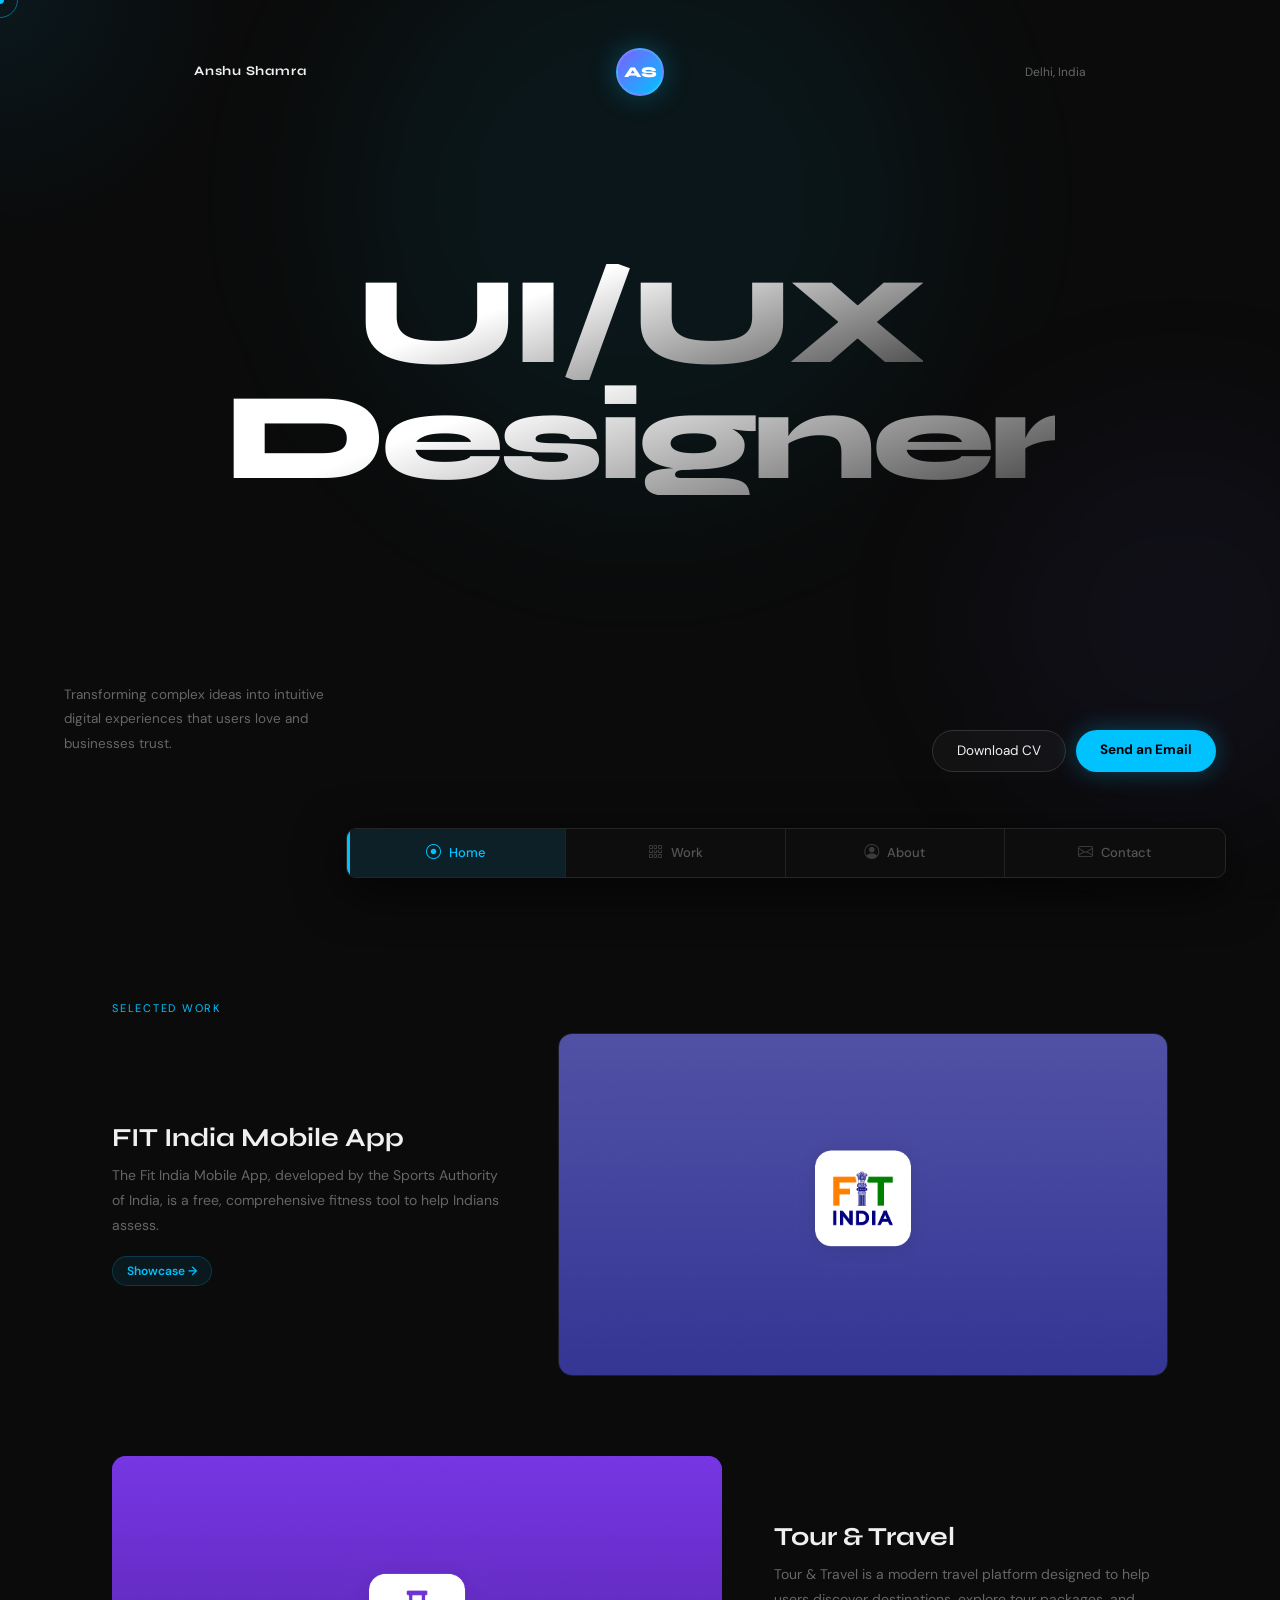
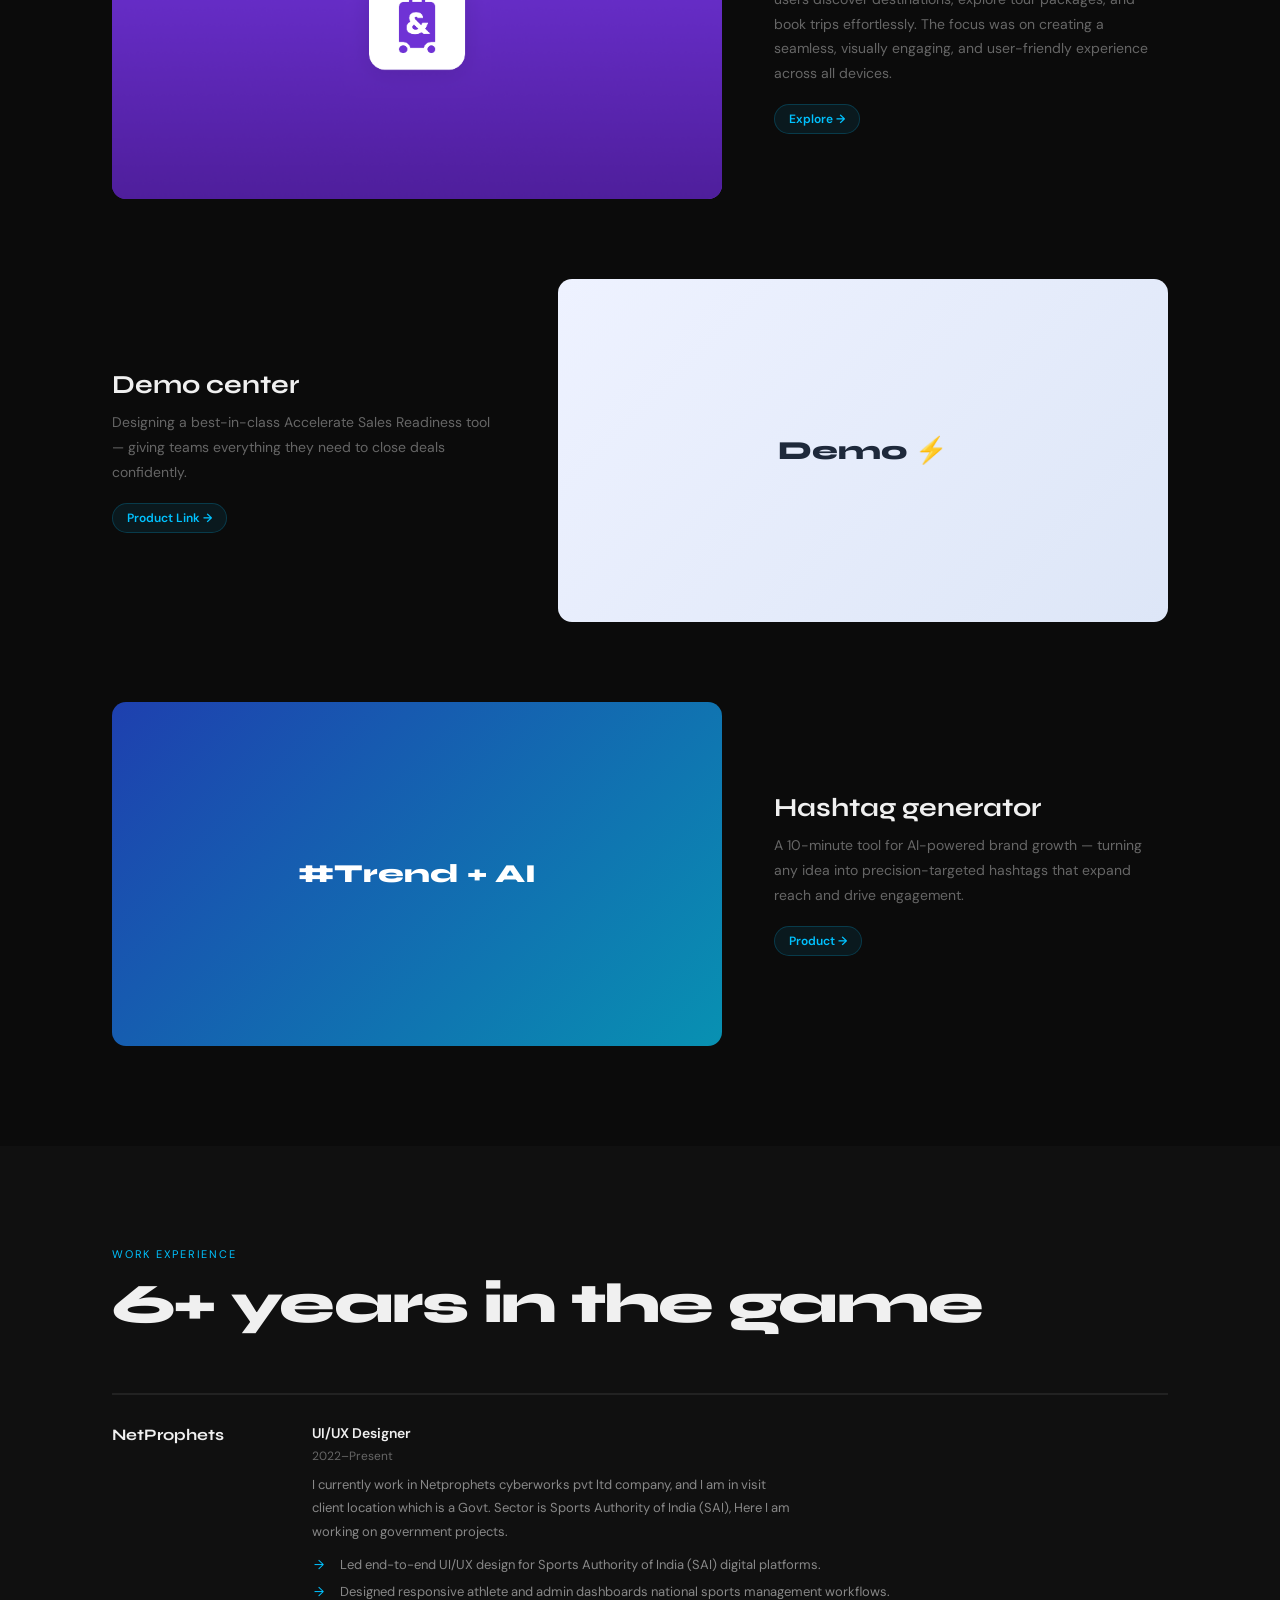
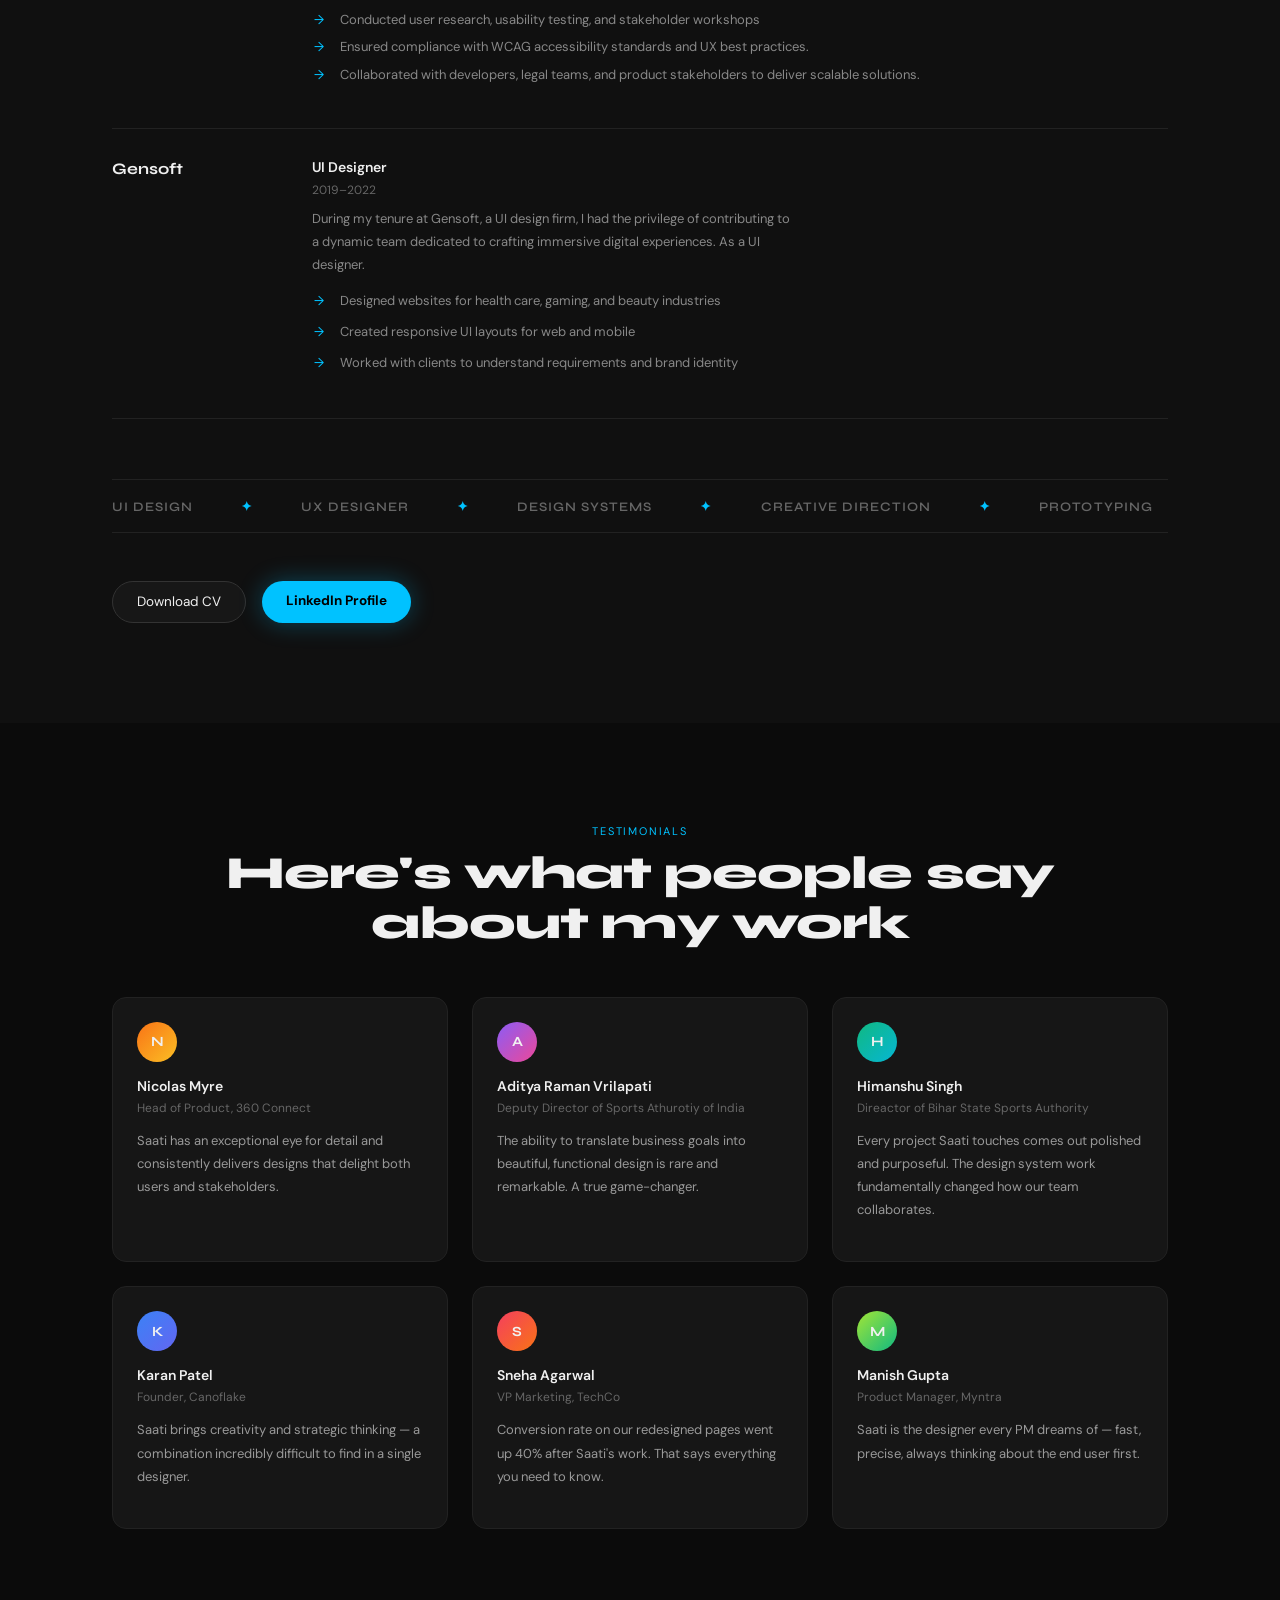
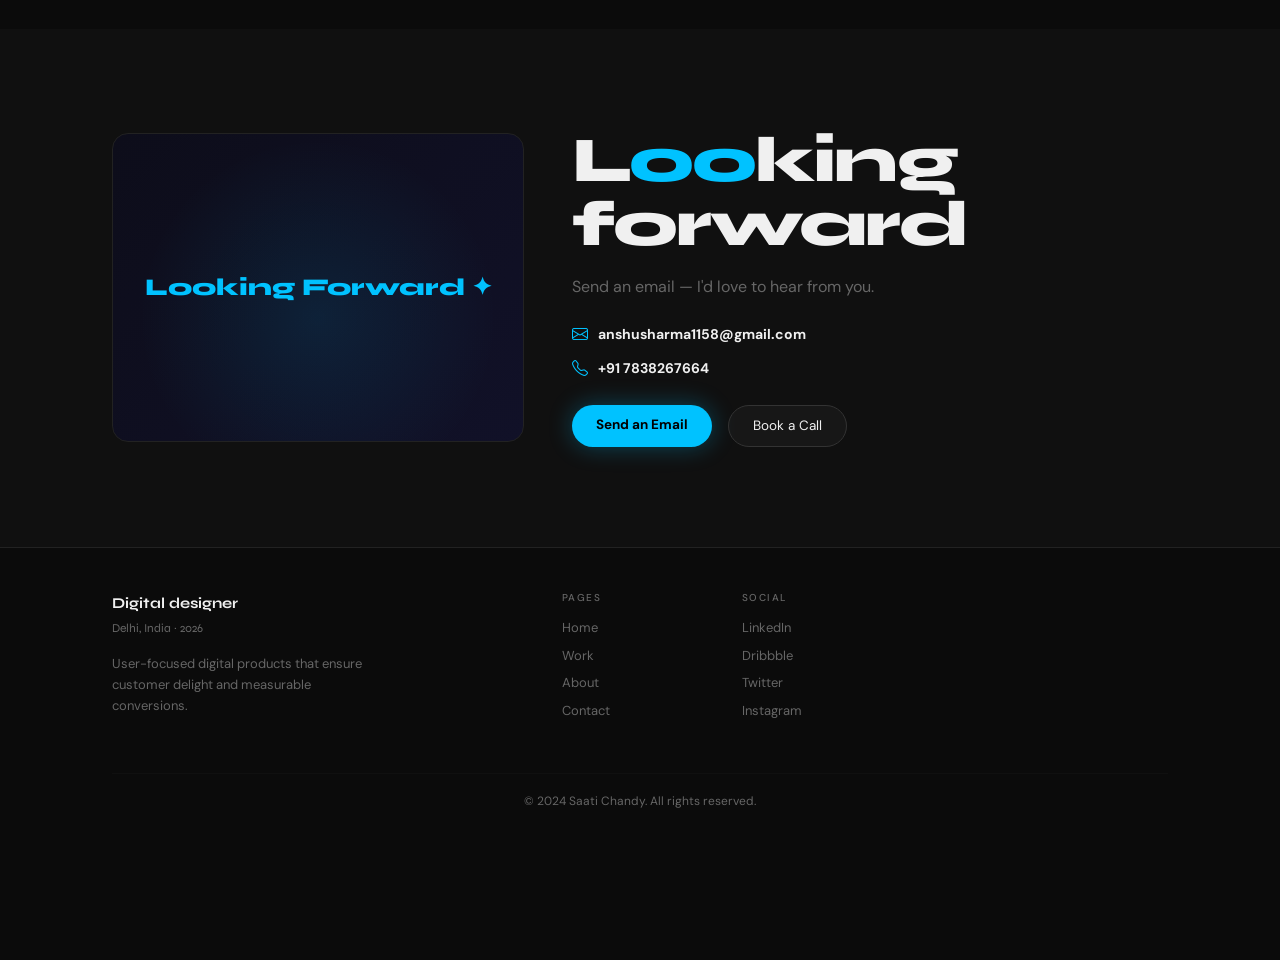
==== commit 17c37210: "Add files via upload" ====
--- a/index.html
+++ b/index.html
@@ -60,7 +60,7 @@
     </div>
  
     <div class="hero-bottom" id="hero-bottom">
-      <p class="hero-desc">Designing strategic, user-focused digital products that ensure customer delight and measurable conversions.</p>
+      <p class="hero-desc">Transforming complex ideas into intuitive digital experiences that users love and businesses trust.</p>
       <div class="hero-ctas">
         <a href="Anshu.pdf" class="btn-outline-custom">Download CV</a>
         <a href="mailto:anshusharma1158@gmail.com" class="btn-accent-custom">Send an Email</a>
@@ -85,7 +85,7 @@
           <div class="thumb-card th-cx reveal reveal-delay-2">
             <!-- <div class="card-inner">CX-WISE</div> -->
             <div class="card-inner">
-              <img src="fitindia.jpg" width="650px" alt="">
+              <img src="fitindia.jpg"width="650px" alt="">
             </div>
           </div>
         </div>
@@ -98,7 +98,9 @@
             <a href="traval.html" class="badge-link reveal reveal-delay-3">Explore →</a>
           </div>
           <div class="thumb-card th-ds reveal reveal-delay-2">
-            <div class="card-inner">Tour & Travel</div>
+            <div class="card-inner">
+              <img src="tnt.png"width="650px" alt="">
+            </div>
           </div>
         </div>
  
@@ -119,7 +121,7 @@
           <div>
             <h2 class="proj-title reveal reveal-delay-1">Hashtag generator</h2>
             <p class="proj-desc reveal reveal-delay-2">A 10-minute tool for AI-powered brand growth — turning any idea into precision-targeted hashtags that expand reach and drive engagement.</p>
-            <a href="#" class="badge-link reveal reveal-delay-3">Product →</a>
+            <a href="ams.html" class="badge-link reveal reveal-delay-3">Product →</a>
           </div>
           <div class="thumb-card th-hash reveal reveal-delay-2">
             <div class="card-inner">#Trend + AI</div>
@@ -149,7 +151,15 @@
             <td>
               <div class="exp-role">UI/UX Designer</div>
               <div class="exp-period">2022–Present</div>
-              <div class="exp-desc">Leading the end-to-end design and development of Sprinklr's website and design system, driving improvements in performance, user experience, and measurable business outcomes.</div>
+              <div class="exp-desc">I currently work in Netprophets cyberworks pvt ltd company, and I am in visit client location which is a Govt. Sector is Sports Authority of India (SAI), Here I am working on government projects.</div>
+<ul class="cs-bullets">
+          <li>Led end-to-end UI/UX design for Sports Authority of India (SAI) digital platforms.</li>
+          <li>Designed responsive athlete and admin dashboards national sports management workflows.</li>
+          <li>Conducted user research, usability testing, and stakeholder workshops</li>
+          <li>Ensured compliance with WCAG accessibility standards and UX best practices.</li>
+          <li>Collaborated with developers, legal teams, and product stakeholders to deliver scalable solutions.</li>
+        </ul>
+
             </td>
           </tr>
           <tr class="reveal reveal-delay-1">
@@ -157,7 +167,14 @@
             <td>
               <div class="exp-role">UI Designer</div>
               <div class="exp-period">2019–2022</div>
-              <div class="exp-desc">Led the creative direction for web and digital initiatives, managing design teams and guiding concepts from strategy to final delivery across multiple brand campaigns.</div>
+              <div class="exp-desc">During my tenure at Gensoft, a UI design firm, I had the privilege of contributing to a dynamic team
+dedicated to crafting immersive digital experiences. As a UI designer.
+<ul class="cs-bullets">
+          <li>Designed websites for health care, gaming, and beauty industries</li>
+          <li>Created responsive UI layouts for web and mobile</li>
+          <li>Worked with clients to understand requirements and brand identity</li>
+        </ul>
+</div>
             </td>
           </tr>
         </tbody>
--- a/style.css
+++ b/style.css
@@ -35,6 +35,12 @@
       transform: translate(-50%, -50%);
       transition: width .2s, height .2s, background .2s;
     }
+
+    .cs-bullets{list-style:none;display:flex;flex-direction:column;gap:8px;margin-top:12px;padding-left:1px;color:#888;font-size:13px;}
+.cs-bullets li::before{content:'→';left:-10px;color:#00c2ff;letter-spacing: 16px;top:3px; padding-left:1px;}
+.cs-bullets li strong{color:#ddd}
+.cs-bullets li em{color:var(--p);font-style:normal;font-weight:500}
+
     #cursor-ring {
       position: fixed;
       width: 36px; height: 36px;
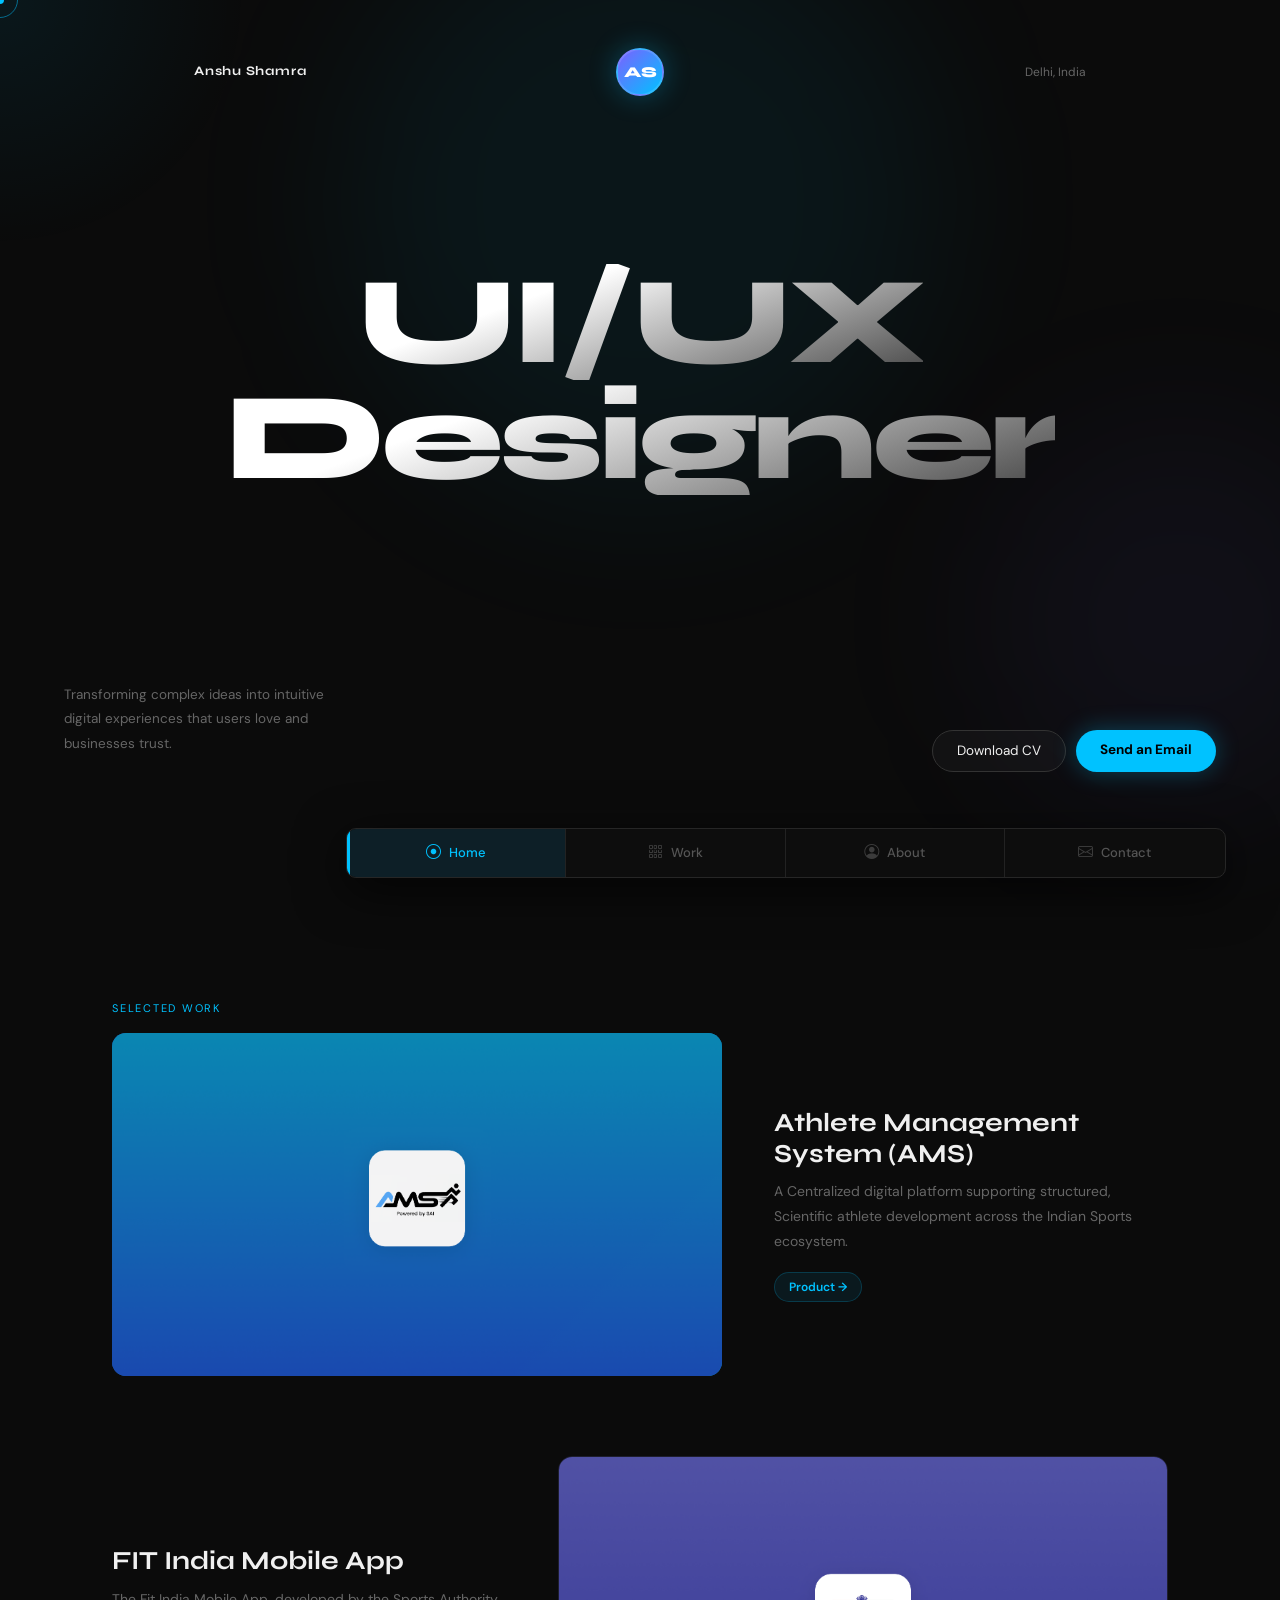
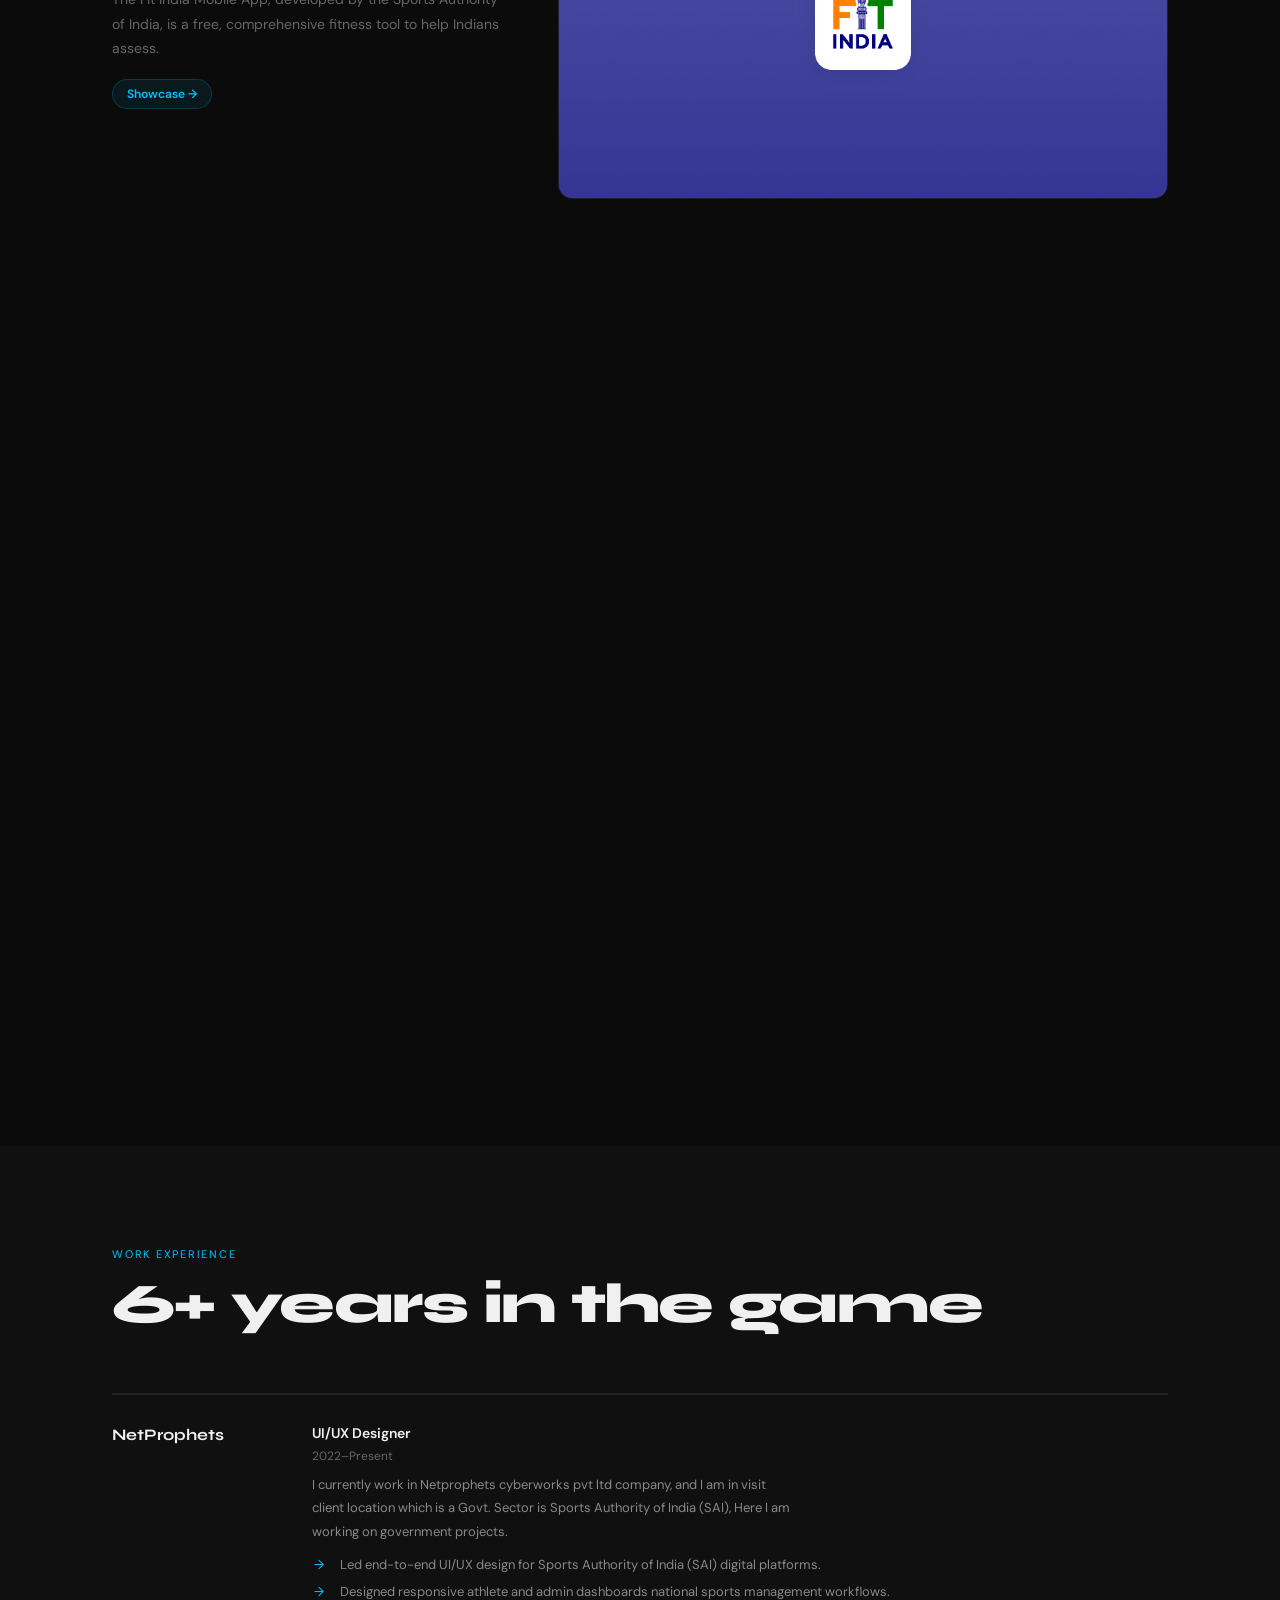
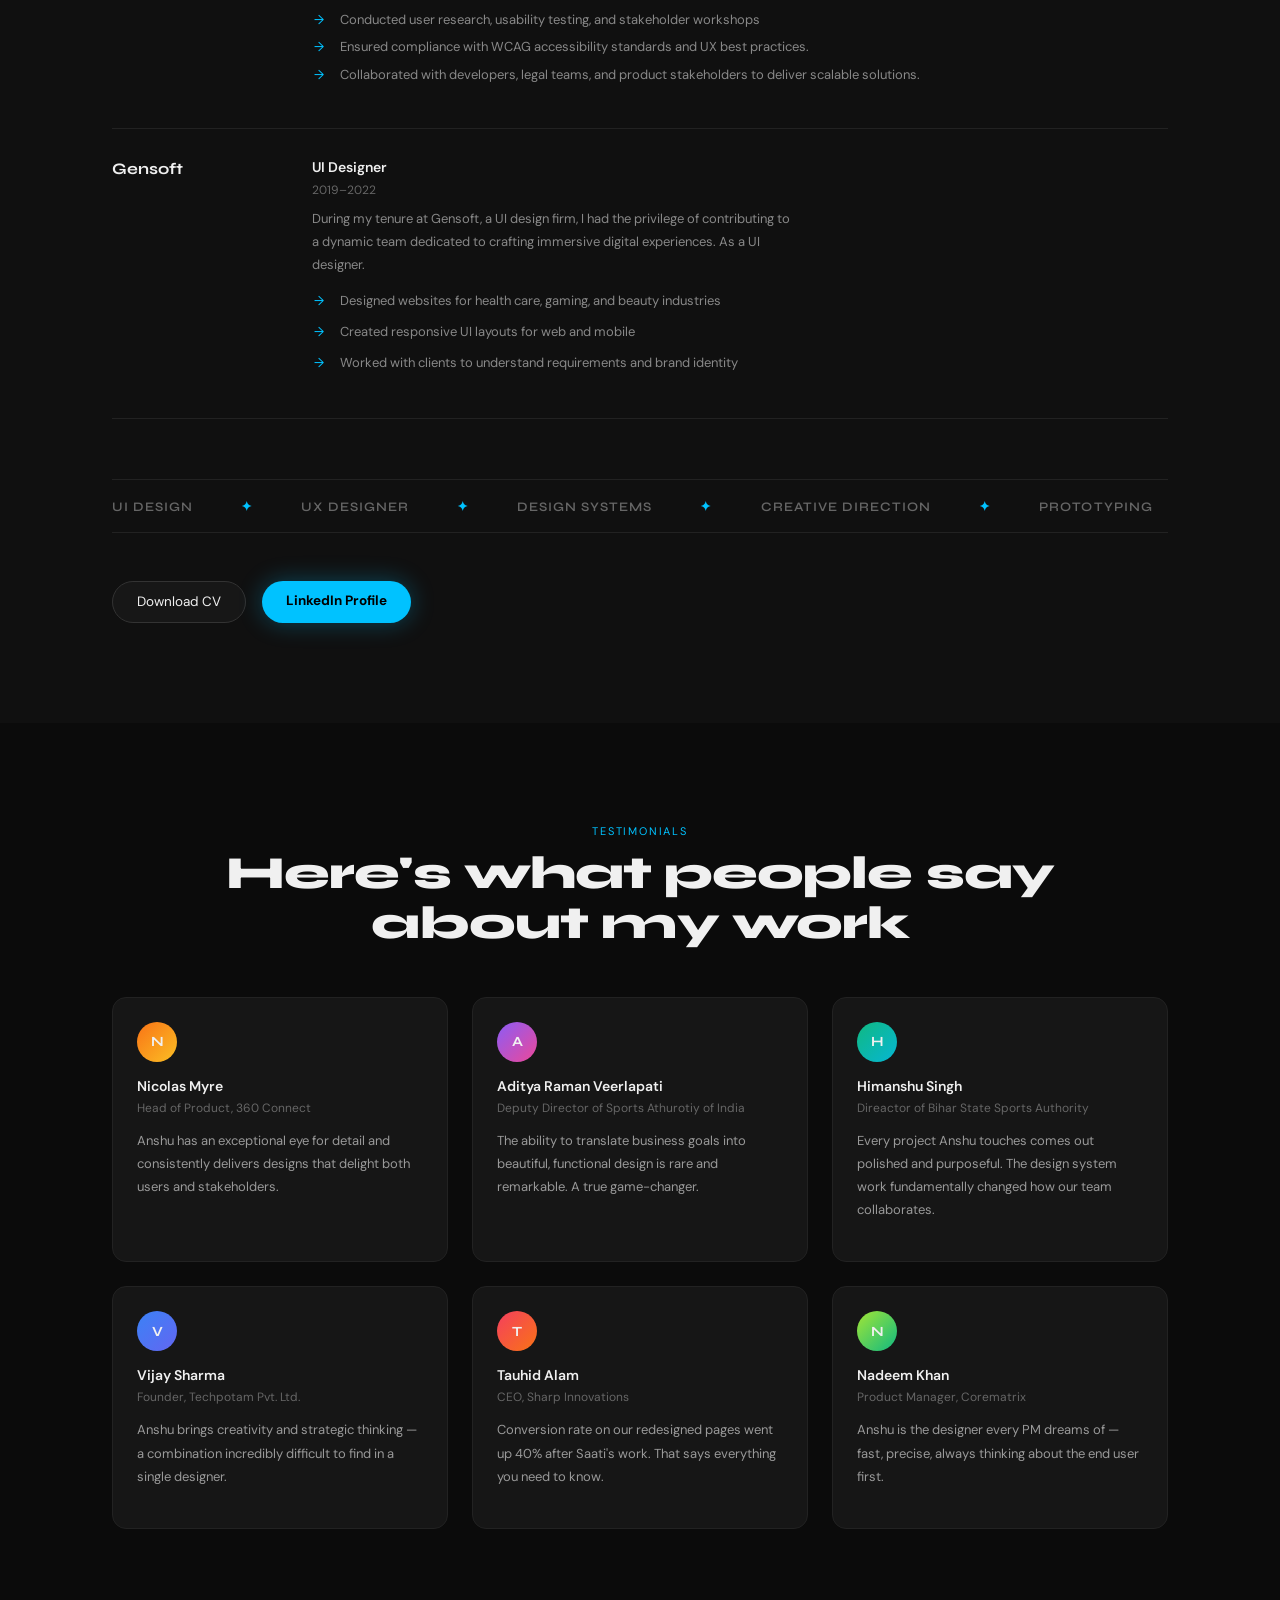
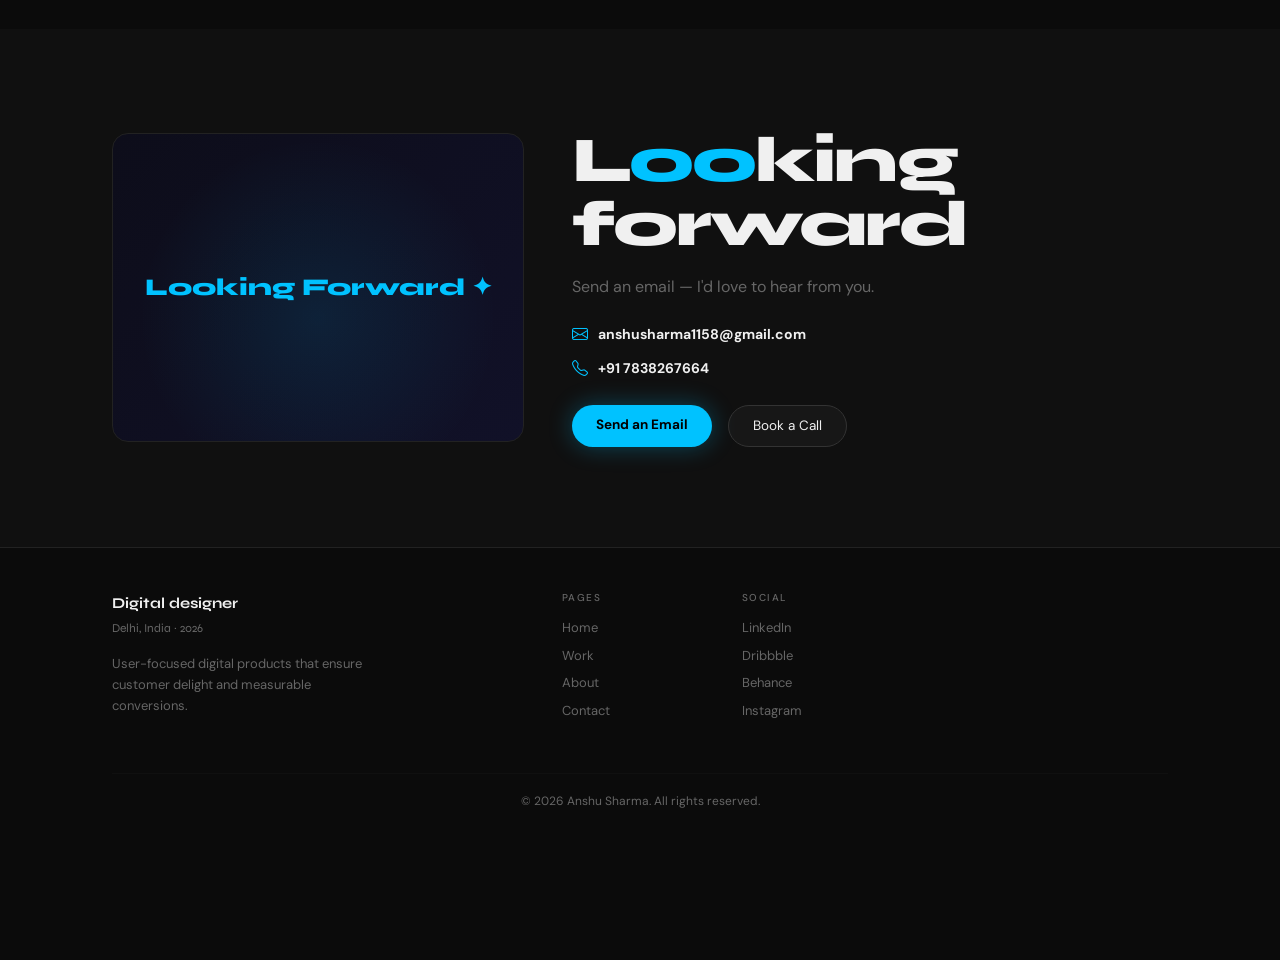
==== commit 009f028e: "Add files via upload" ====
--- a/index.html
+++ b/index.html
@@ -76,6 +76,20 @@
       <div class="d-flex flex-column" style="gap: 80px; margin-top: 16px;">
  
         <!-- CX-wise -->
+        <div class="project-block flip reveal">
+          <div>
+            <h2 class="proj-title reveal reveal-delay-1">Athlete Management System (AMS)</h2>
+            <p class="proj-desc reveal reveal-delay-2">A Centralized digital platform supporting structured, Scientific athlete development across the Indian Sports ecosystem.</p>
+            <a href="ams.html" class="badge-link reveal reveal-delay-3">Product →</a>
+          </div>
+          <div class="thumb-card th-hash reveal reveal-delay-2">
+            <div class="card-inner">
+              <img src="amsb.png"width="650px" alt="">
+            </div>
+          </div>
+        </div>
+ 
+        <!-- Design System -->
         <div class="project-block reveal">
           <div>
             <h2 class="proj-title reveal reveal-delay-1">FIT India Mobile App</h2>
@@ -90,7 +104,7 @@
           </div>
         </div>
  
-        <!-- Design System -->
+        <!-- Demo Center -->
         <div class="project-block flip reveal">
           <div>
             <h2 class="proj-title reveal reveal-delay-1">Tour & Travel</h2>
@@ -104,27 +118,17 @@
           </div>
         </div>
  
-        <!-- Demo Center -->
+        <!-- Hashtag Generator -->
         <div class="project-block reveal">
           <div>
-            <h2 class="proj-title reveal reveal-delay-1">Demo center</h2>
-            <p class="proj-desc reveal reveal-delay-2">Designing a best-in-class Accelerate Sales Readiness tool — giving teams everything they need to close deals confidently.</p>
-            <a href="#" class="badge-link reveal reveal-delay-3">Product Link →</a>
+            <h2 class="proj-title reveal reveal-delay-1">360 Connect</h2>
+            <p class="proj-desc reveal reveal-delay-2">360 Connect Certificate: This platform is designed exclusively for the UK market, providing a complete solution for electrical and gas engineers. The app streamlines the process of creating and managing EICR, PAT Testing, EIC, and Gas Safety certificates, promoting accuracy, efficiency and compliance with safety standards.</p>
+            <a href="360.html" class="badge-link reveal reveal-delay-3">Product Link →</a>
           </div>
           <div class="thumb-card th-demo reveal reveal-delay-2">
-            <div class="card-inner">Demo ⚡</div>
-          </div>
-        </div>
- 
-        <!-- Hashtag Generator -->
-        <div class="project-block flip reveal">
-          <div>
-            <h2 class="proj-title reveal reveal-delay-1">Hashtag generator</h2>
-            <p class="proj-desc reveal reveal-delay-2">A 10-minute tool for AI-powered brand growth — turning any idea into precision-targeted hashtags that expand reach and drive engagement.</p>
-            <a href="ams.html" class="badge-link reveal reveal-delay-3">Product →</a>
-          </div>
-          <div class="thumb-card th-hash reveal reveal-delay-2">
-            <div class="card-inner">#Trend + AI</div>
+            <div class="card-inner">
+              <img src="360con.png"width="650px" alt="">
+            </div>
           </div>
         </div>
  
@@ -221,13 +225,13 @@
             <div class="t-av av1">N</div>
             <div class="t-name">Nicolas Myre</div>
             <div class="t-role">Head of Product, 360 Connect</div>
-            <p class="t-text">Saati has an exceptional eye for detail and consistently delivers designs that delight both users and stakeholders.</p>
+            <p class="t-text">Anshu has an exceptional eye for detail and consistently delivers designs that delight both users and stakeholders.</p>
           </div>
         </div>
         <div class="col-12 col-sm-6 col-lg-4 reveal reveal-delay-2">
           <div class="t-card">
             <div class="t-av av2">A</div>
-            <div class="t-name">Aditya Raman Vrilapati</div>
+            <div class="t-name">Aditya Raman Veerlapati</div>
             <div class="t-role">Deputy Director of Sports Athurotiy of India</div>
             <p class="t-text">The ability to translate business goals into beautiful, functional design is rare and remarkable. A true game-changer.</p>
           </div>
@@ -237,31 +241,31 @@
             <div class="t-av av3">H</div>
             <div class="t-name">Himanshu Singh</div>
             <div class="t-role">Direactor of Bihar State Sports Authority</div>
-            <p class="t-text">Every project Saati touches comes out polished and purposeful. The design system work fundamentally changed how our team collaborates.</p>
+            <p class="t-text">Every project Anshu touches comes out polished and purposeful. The design system work fundamentally changed how our team collaborates.</p>
           </div>
         </div>
         <div class="col-12 col-sm-6 col-lg-4 reveal reveal-delay-2">
           <div class="t-card">
-            <div class="t-av av4">K</div>
-            <div class="t-name">Karan Patel</div>
-            <div class="t-role">Founder, Canoflake</div>
-            <p class="t-text">Saati brings creativity and strategic thinking — a combination incredibly difficult to find in a single designer.</p>
+            <div class="t-av av4">V</div>
+            <div class="t-name">Vijay Sharma</div>
+            <div class="t-role">Founder, Techpotam Pvt. Ltd.</div>
+            <p class="t-text">Anshu brings creativity and strategic thinking — a combination incredibly difficult to find in a single designer.</p>
           </div>
         </div>
         <div class="col-12 col-sm-6 col-lg-4 reveal reveal-delay-3">
           <div class="t-card">
-            <div class="t-av av5">S</div>
-            <div class="t-name">Sneha Agarwal</div>
-            <div class="t-role">VP Marketing, TechCo</div>
+            <div class="t-av av5">T</div>
+            <div class="t-name">Tauhid Alam</div>
+            <div class="t-role">CEO, Sharp Innovations</div>
             <p class="t-text">Conversion rate on our redesigned pages went up 40% after Saati's work. That says everything you need to know.</p>
           </div>
         </div>
         <div class="col-12 col-sm-6 col-lg-4 reveal reveal-delay-4">
           <div class="t-card">
-            <div class="t-av av6">M</div>
-            <div class="t-name">Manish Gupta</div>
-            <div class="t-role">Product Manager, Myntra</div>
-            <p class="t-text">Saati is the designer every PM dreams of — fast, precise, always thinking about the end user first.</p>
+            <div class="t-av av6">N</div>
+            <div class="t-name">Nadeem Khan</div>
+            <div class="t-role">Product Manager, Corematrix</div>
+            <p class="t-text">Anshu is the designer every PM dreams of — fast, precise, always thinking about the end user first.</p>
           </div>
         </div>
       </div>
@@ -314,15 +318,15 @@
         </div>
         <div class="col-6 col-sm-3 col-md-2 ft-col">
           <h6>Social</h6>
-          <a href="#">LinkedIn</a>
-          <a href="#">Dribbble</a>
-          <a href="#">Twitter</a>
-          <a href="#">Instagram</a>
+          <a href="https://www.linkedin.com/in/anshu-sharma-9b1107192/">LinkedIn</a>
+          <a href="https://dribbble.com/anshu27">Dribbble</a>
+          <a href="https://www.behance.net/anshusharm345a">Behance</a>
+          <a href="https://www.instagram.com/anshuuu_27/">Instagram</a>
         </div>
       </div>
       <hr style="border-color:var(--border);margin-top:40px"/>
       <p style="font-size:12px;color:var(--muted);text-align:center;margin-top:18px">
-        © 2024 Saati Chandy. All rights reserved.
+        © 2026 Anshu Sharma. All rights reserved.
       </p>
     </div>
   </footer>
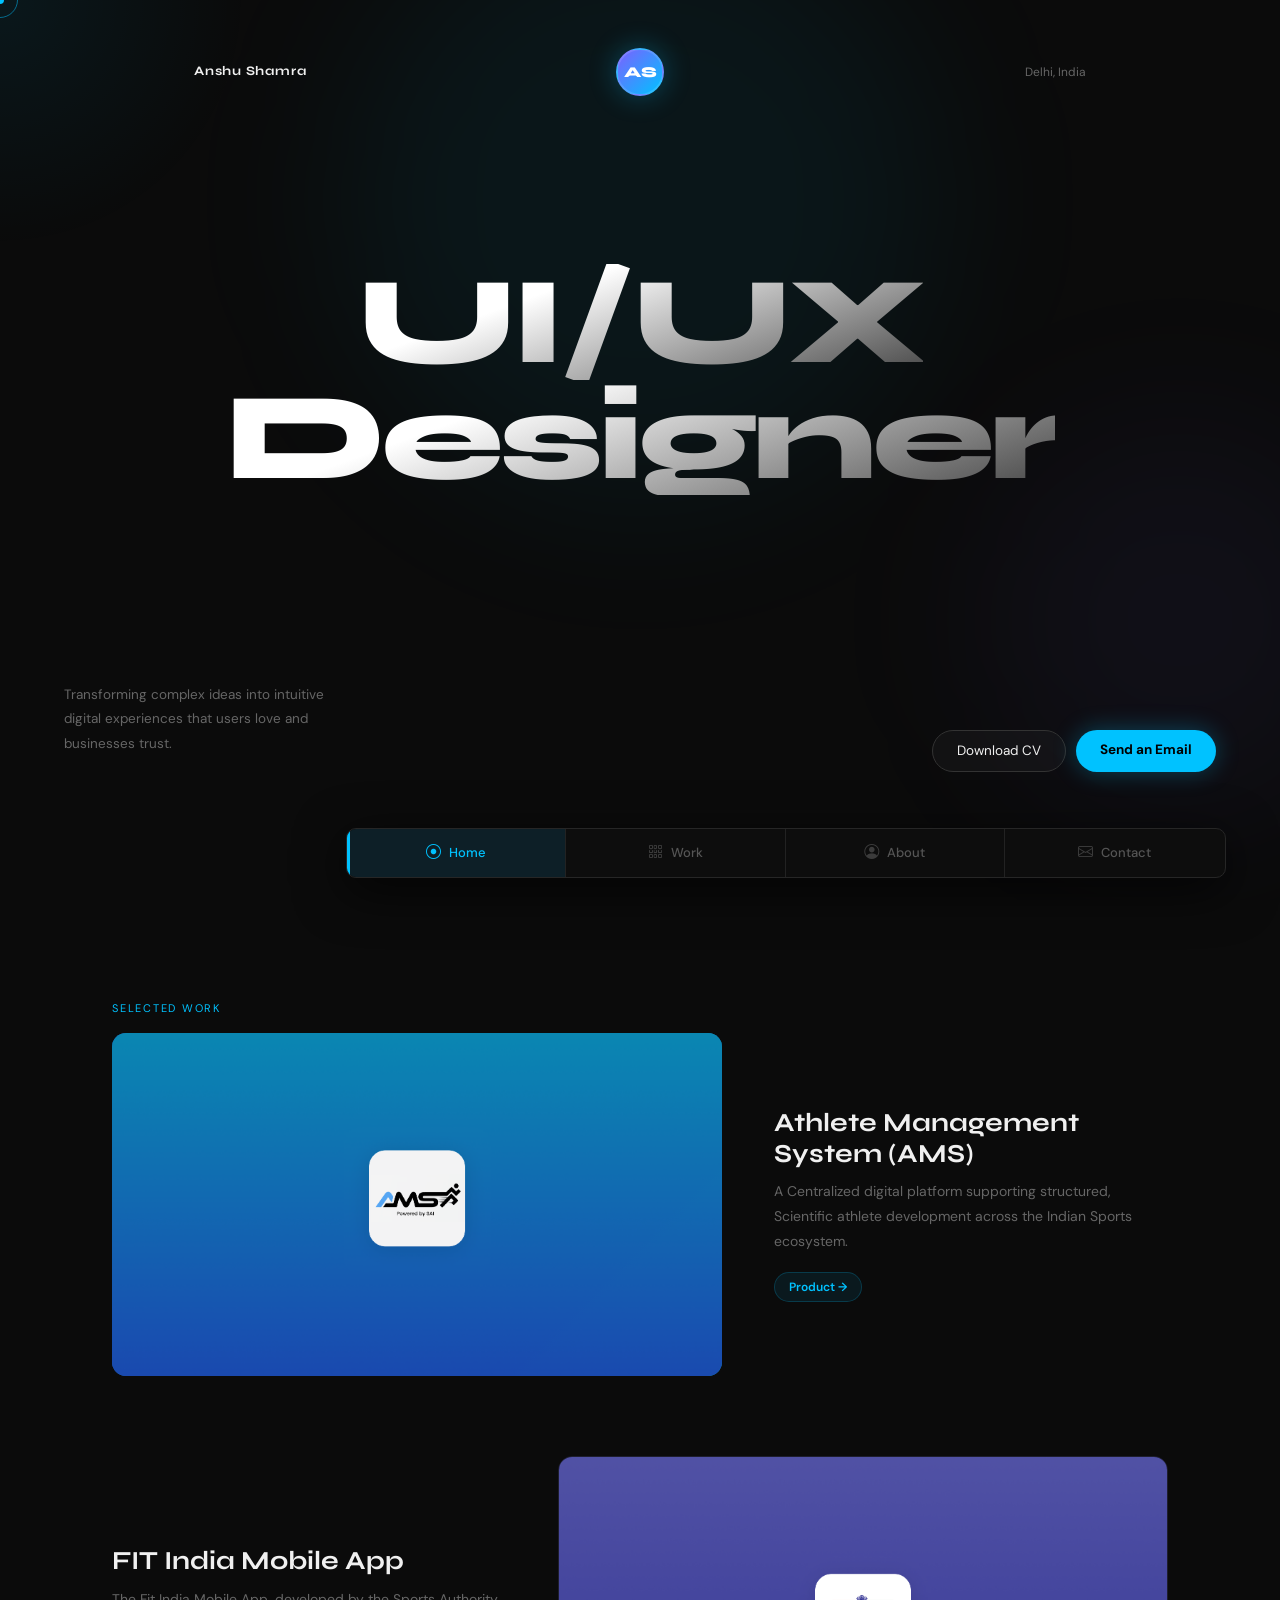
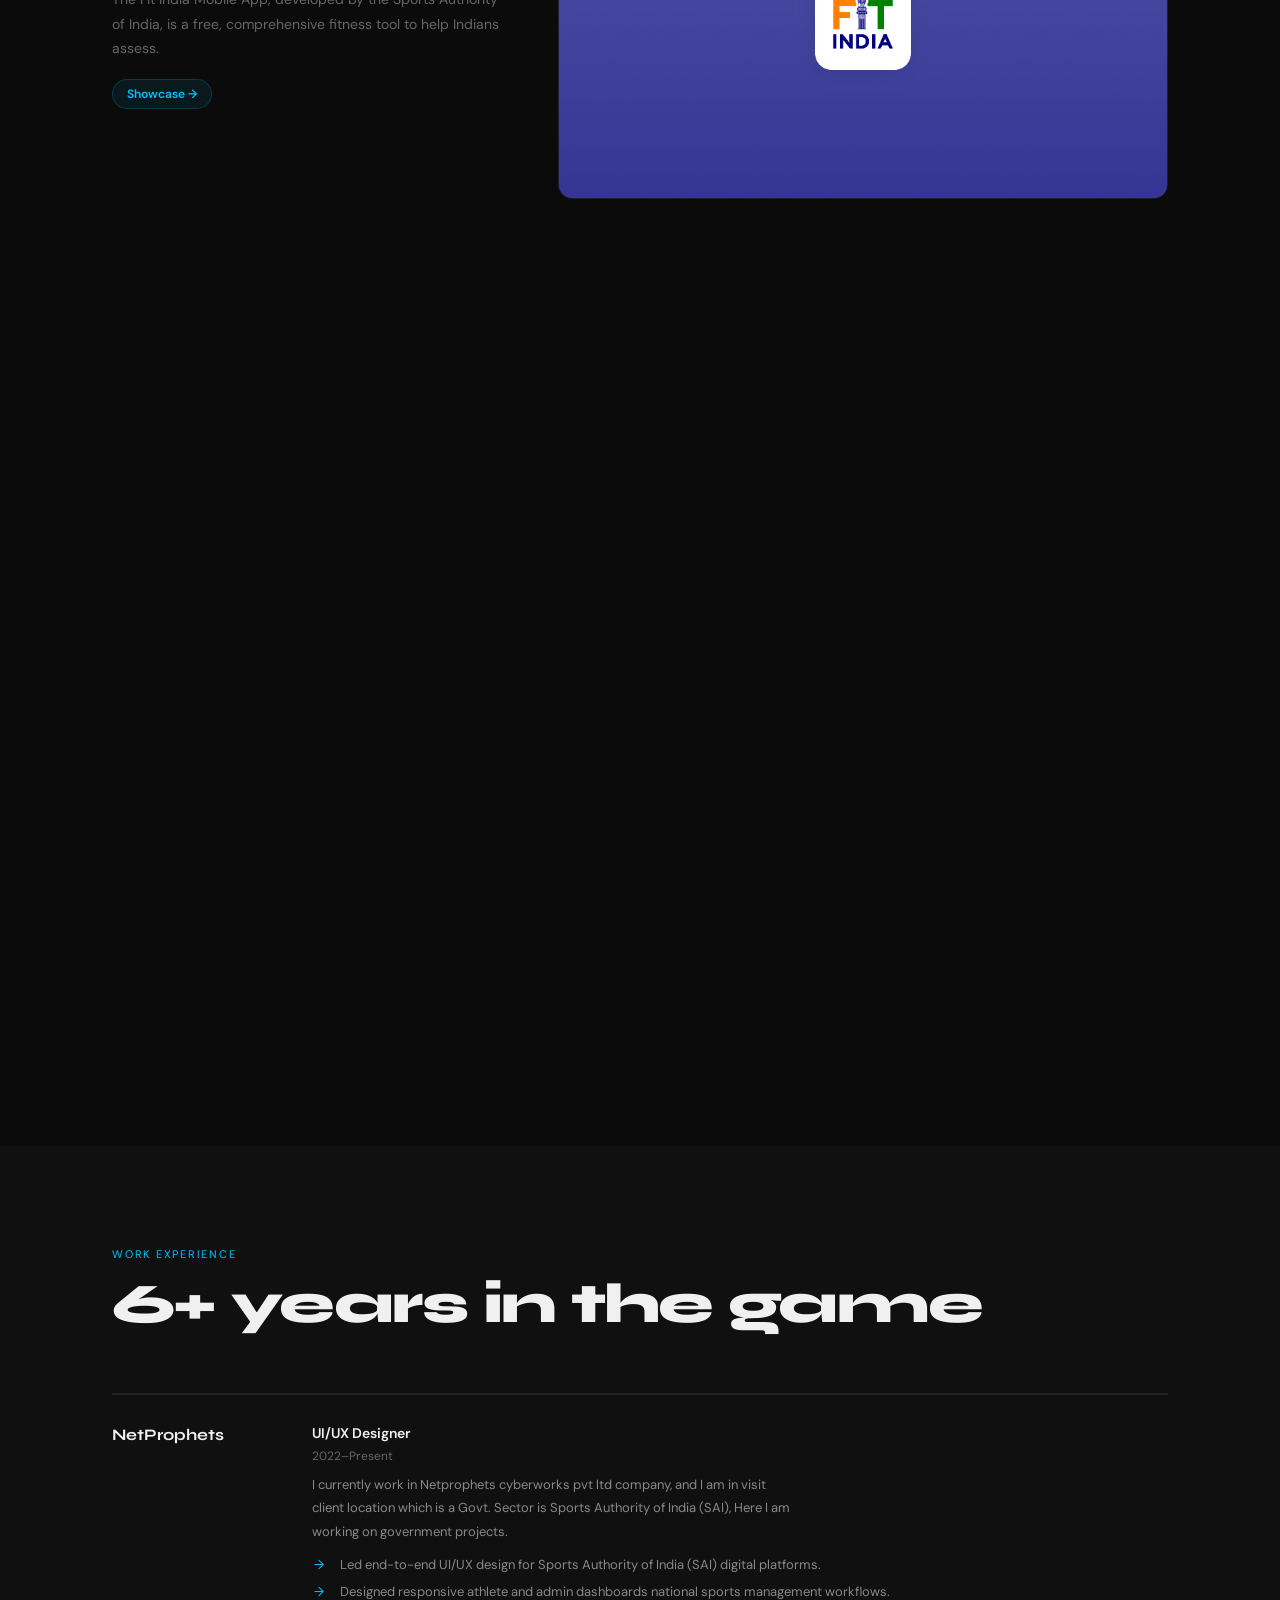
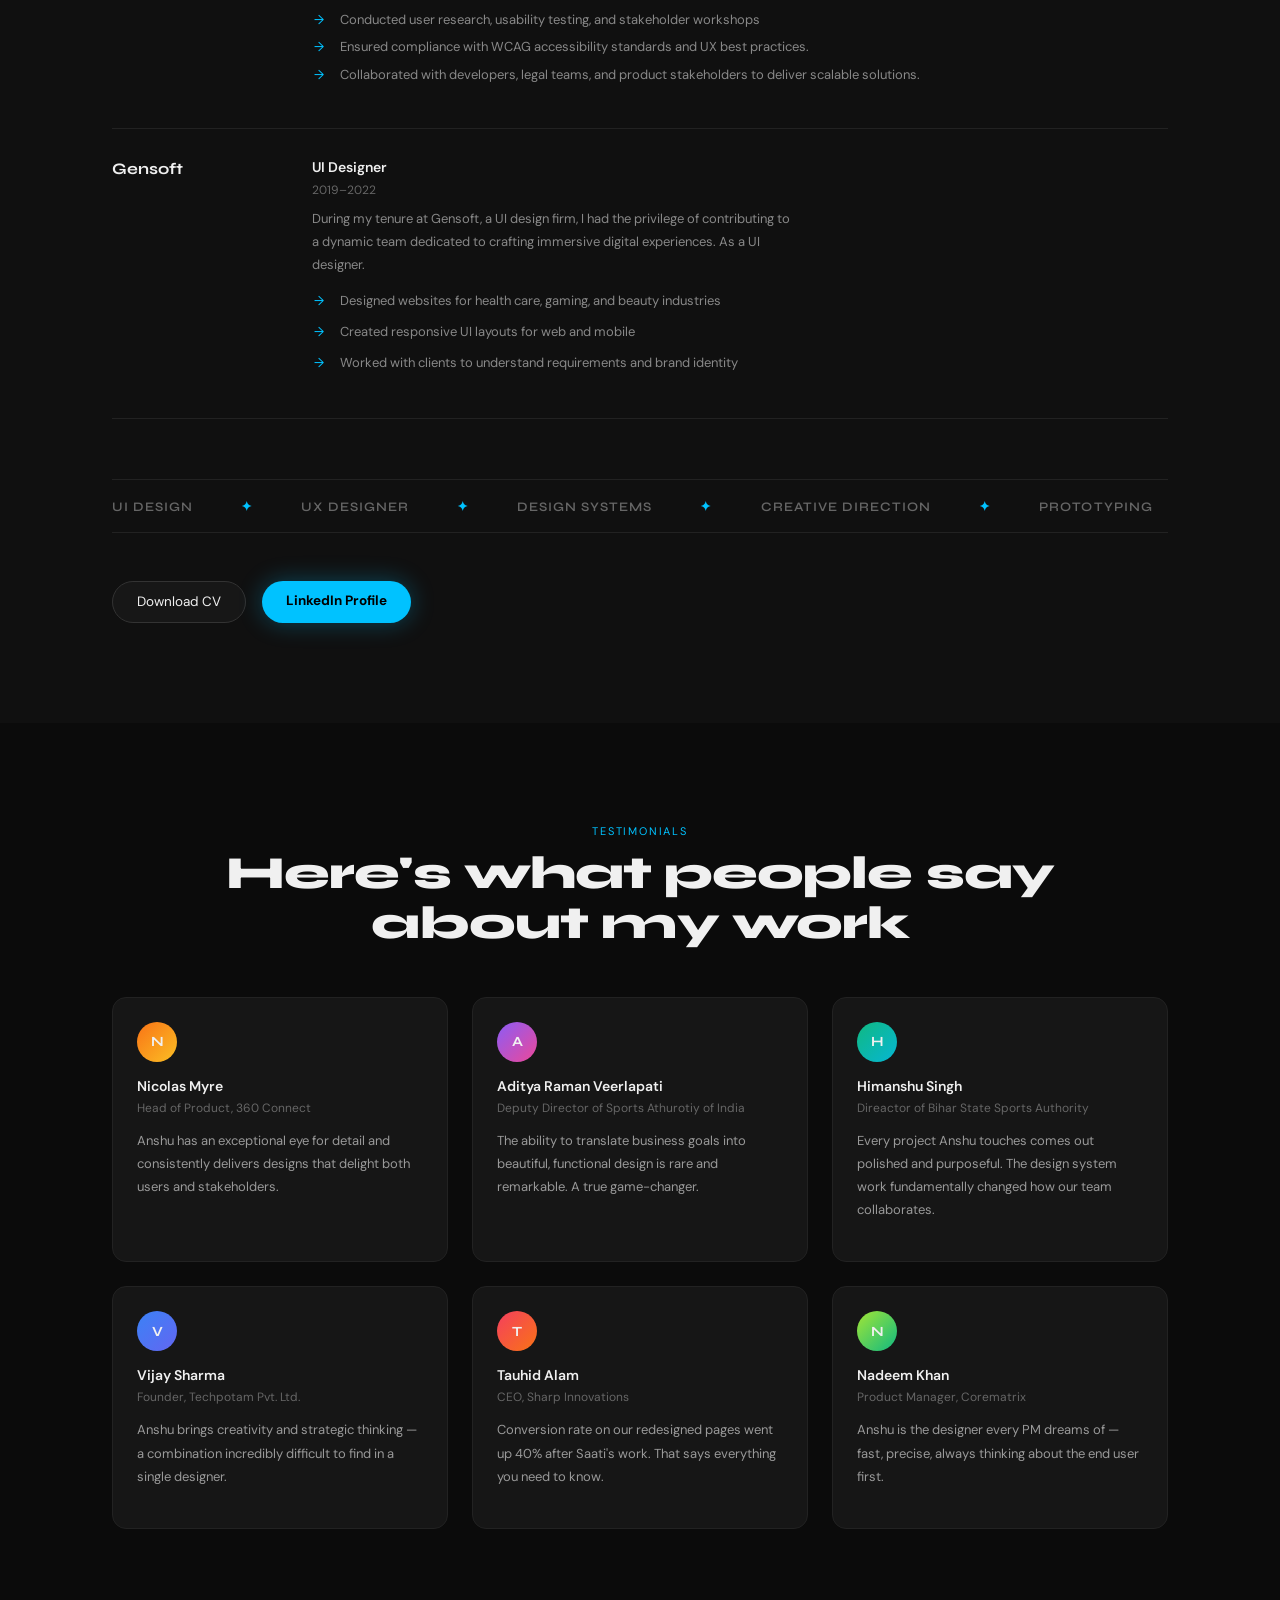
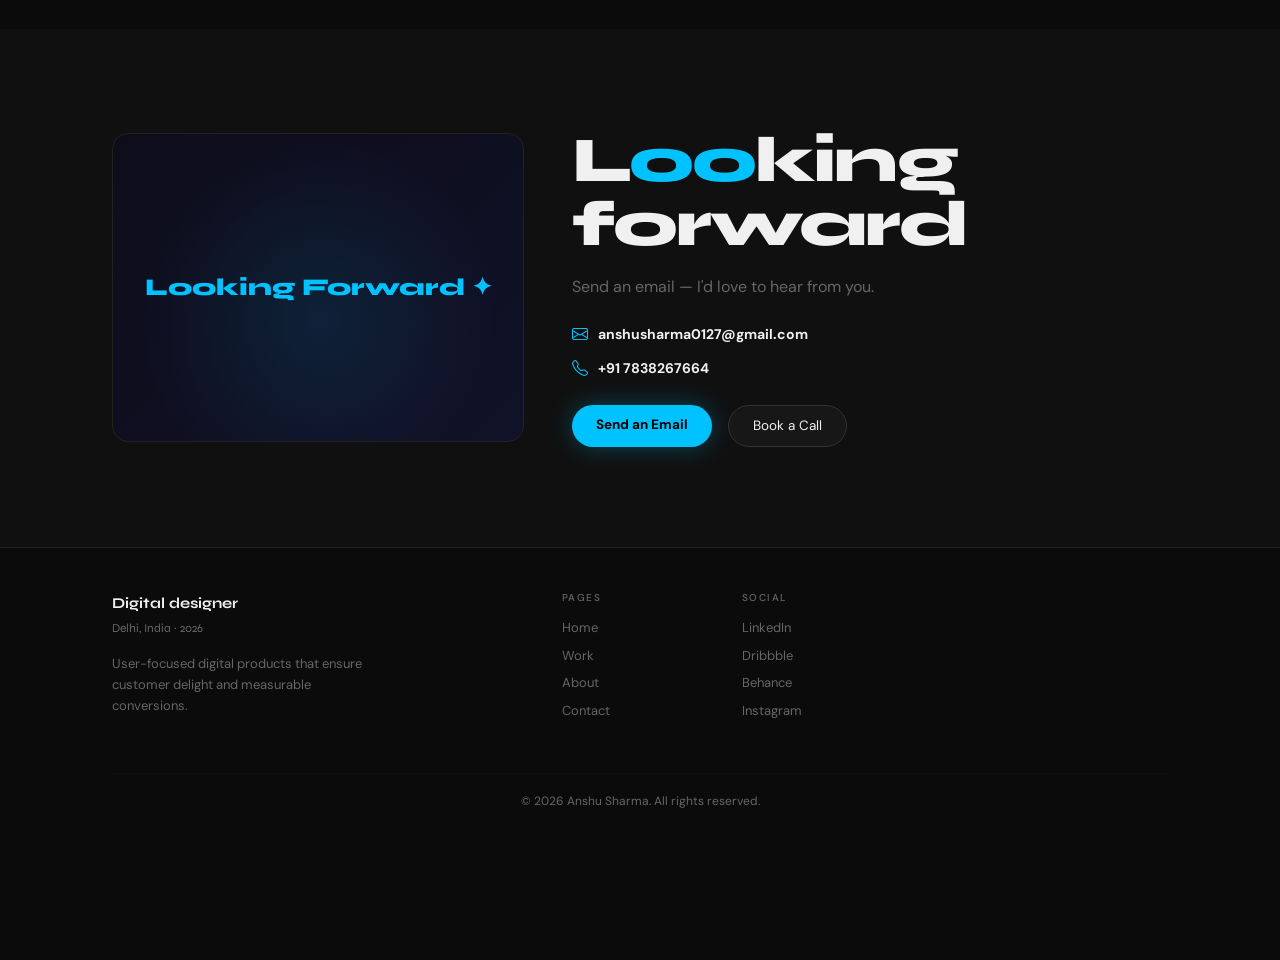
==== commit 3ab4b256: "Add files via upload" ====
--- a/index.html
+++ b/index.html
@@ -3,7 +3,7 @@
 <head>
   <meta charset="UTF-8"/>
   <meta name="viewport" content="width=device-width, initial-scale=1.0"/>
-  <title>Saati Chandy – Digital Designer</title>
+  <title>Anshu – UI/UX Designer</title>
   <link href="https://cdn.jsdelivr.net/npm/bootstrap@5.3.3/dist/css/bootstrap.min.css" rel="stylesheet"/>
   <link href="https://cdn.jsdelivr.net/npm/bootstrap-icons@1.11.3/font/bootstrap-icons.css" rel="stylesheet"/>
   <link href="https://fonts.googleapis.com/css2?family=Syne:wght@400;600;700;800&family=DM+Sans:wght@300;400;500&display=swap" rel="stylesheet"/>
@@ -63,7 +63,7 @@
       <p class="hero-desc">Transforming complex ideas into intuitive digital experiences that users love and businesses trust.</p>
       <div class="hero-ctas">
         <a href="Anshu.pdf" class="btn-outline-custom">Download CV</a>
-        <a href="mailto:anshusharma1158@gmail.com" class="btn-accent-custom">Send an Email</a>
+        <a href="mailto:anshusharma0127@gmail.com" class="btn-accent-custom">Send an Email</a>
       </div>
     </div>
   </section>
@@ -284,14 +284,14 @@
           <p class="mb-4 reveal reveal-delay-1" style="color:var(--muted)">Send an email — I'd love to hear from you.</p>
           <div class="c-link reveal reveal-delay-2">
             <i class="bi bi-envelope" style="color:var(--accent);font-size:16px"></i>
-            <strong>anshusharma1158@gmail.com</strong>
+            <strong>anshusharma0127@gmail.com</strong>
           </div>
           <div class="c-link reveal reveal-delay-3">
             <i class="bi bi-telephone" style="color:var(--accent);font-size:16px"></i>
             <strong>+91 7838267664</strong>
           </div>
           <div class="d-flex gap-3 flex-wrap mt-4 reveal reveal-delay-4">
-            <a href="mailto:anshusharma1158@gmail.com" class="btn-accent-custom">Send an Email</a>
+            <a href="mailto:anshusharma0127@gmail.com" class="btn-accent-custom">Send an Email</a>
             <a href="#" class="btn-outline-custom">Book a Call</a>
           </div>
         </div>
